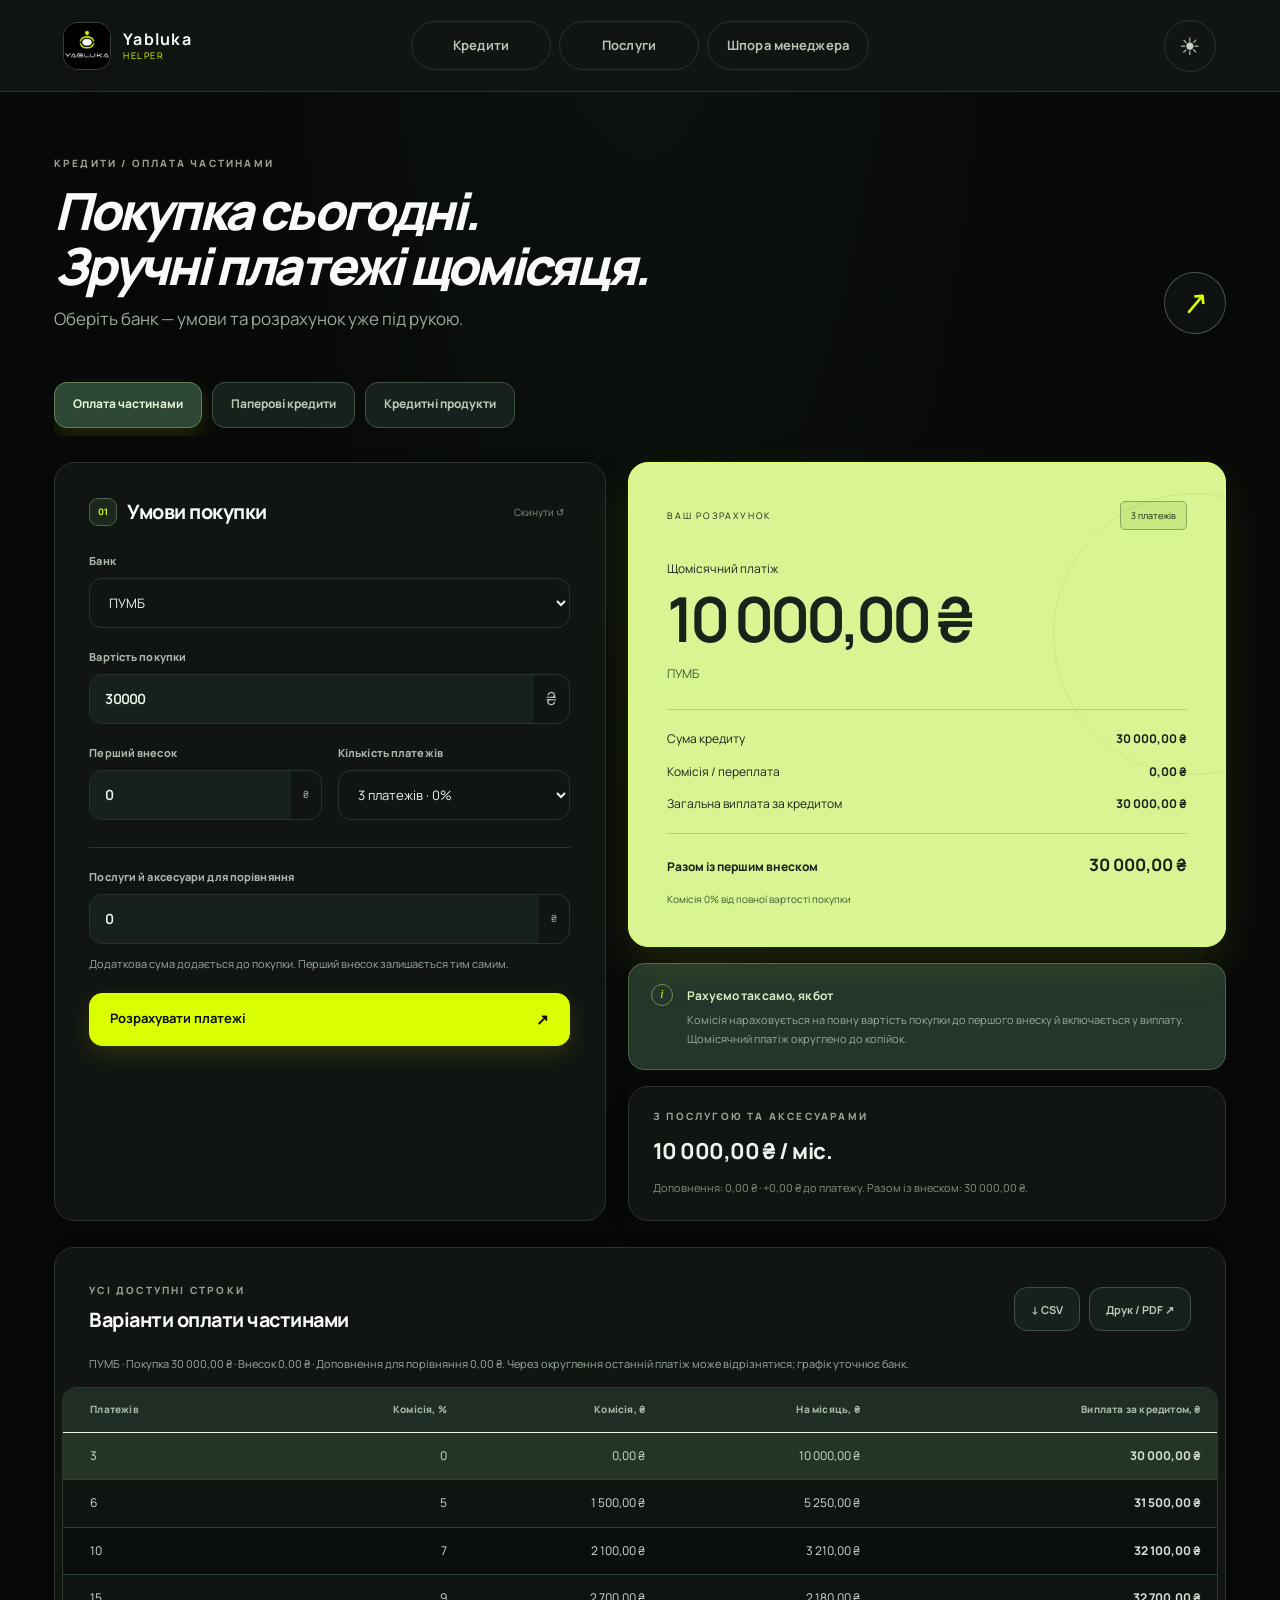
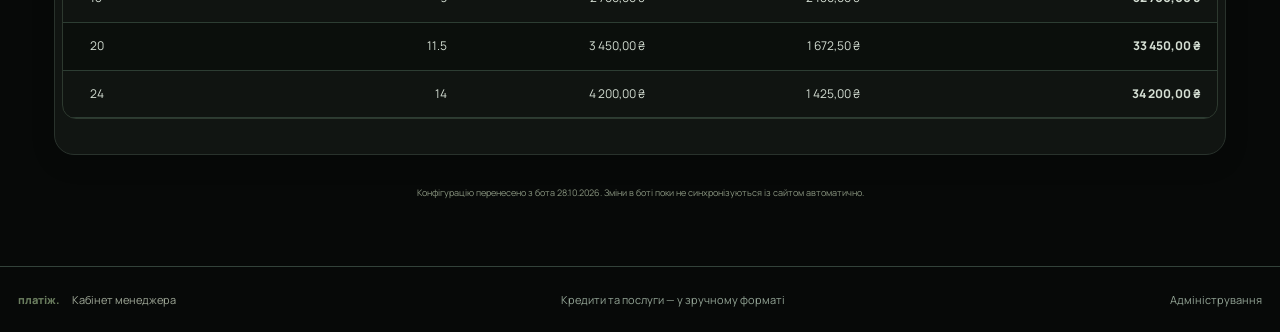
==== index.html @ 25ab342f "Add per-service credit dialogs and new/used product service rates; fix bank limits" ====
<!doctype html>
<html lang="uk"><head><meta charset="utf-8"><meta name="viewport" content="width=device-width,initial-scale=1"><meta name="theme-color" content="#070908"><title>Платіж — кредити та послуги</title><meta name="description" content="Кабінет менеджера: оплата частинами, паперові кредити, калькулятор і довідник послуг."><link rel="stylesheet" href="style.css"><link rel="stylesheet" href="bot-style.css?v=20261030-credit-contrast1"></head><body>
<aside class="sidebar"><a class="brand" href="#credits"><span class="brandmark">п</span>платіж<span class="dot">.</span></a><nav aria-label="Основна навігація"><button class="nav active top-tab" data-page="credits"><span>▦</span>Кредити</button><button class="nav top-tab" data-page="services"><span>⊞</span>Послуги</button><button class="nav top-tab" data-page="receipt"><span>＋</span>Створити чек</button></nav><div class="sidebar-note"><span class="live-dot"></span>Знайома логіка. Новий простір.<p>Кредити, послуги та чеки —<br>в одному кабінеті.</p></div><div class="profile"><span class="avatar">М</span><div>Менеджер<small>Робочий простір</small></div></div></aside>
<div class="shell"><header><div class="breadcrumb">Робочий простір <span>/</span> <b id="crumb">Кредити</b></div><nav class="top-navigation" aria-label="Розділи"><button class="top-link active" data-page="credits">Кредити</button><button class="top-link" data-page="services">Послуги</button><button class="top-link" data-page="receipt">Створити чек</button><button class="top-link" data-page="cheat">Шпора менеджера</button></nav><div class="header-tools"><span class="header-tag"><i></i> Конфігурація з бота</span><button class="theme-toggle" type="button" data-theme-toggle aria-label="Увімкнути чорну тему"><span class="theme-icon">☾</span><span class="theme-label">Чорна тема</span></button></div></header><main>
<section data-panel="installment"><div class="page-title"><div><div class="eyebrow">КРЕДИТИ / ОПЛАТА ЧАСТИНАМИ</div><h1>Покупка сьогодні.<br>Зручні платежі щомісяця.</h1><p>Оберіть банк — умови та розрахунок уже під рукою.</p></div><span class="title-icon" aria-hidden="true">↗</span></div><div class="section-tabs" aria-label="Розділи кредитів"><button class="selected" data-page="installment">Оплата частинами</button><button data-page="paper">Паперові кредити</button><button data-page="products">Кредитні продукти</button></div>
<div class="calculator-grid"><form id="installment-form" class="card settings"><div class="card-heading"><span class="step">01</span><h2>Умови покупки</h2><button class="text-btn" type="reset">Скинути ↺</button></div><label for="i-bank">Банк</label><select id="i-bank"></select><label for="i-price">Вартість покупки</label><div class="input-wrap major"><input id="i-price" type="number" min="0.01" max="100000000" step="0.01" value="30000" required><span>₴</span></div><div class="field-row"><div><label for="i-down">Перший внесок</label><div class="input-wrap"><input id="i-down" type="number" min="0" step="0.01" value="0" required><span>₴</span></div></div><div><label for="i-term">Кількість платежів</label><select id="i-term"></select></div></div><div class="divider"></div><label for="i-extra">Послуги й аксесуари для порівняння</label><div class="input-wrap"><input id="i-extra" type="number" min="0" max="100000000" step="0.01" value="0" required><span>₴</span></div><p class="field-help">Додаткова сума додається до покупки. Перший внесок залишається тим самим.</p><button class="primary" type="submit">Розрахувати платежі <span>↗</span></button><p id="i-error" class="error" role="alert" hidden></p></form>
<div class="results-column"><div class="result-card" aria-live="polite"><div class="result-top"><span>ВАШ РОЗРАХУНОК</span><span class="result-badge" id="i-badge">—</span></div><p>Щомісячний платіж</p><div class="payment" id="i-monthly">—</div><div class="payment-detail" id="i-detail"></div><div class="result-divider"></div><dl><div><dt>Сума кредиту</dt><dd id="i-principal">—</dd></div><div><dt>Комісія / переплата</dt><dd id="i-commission">—</dd></div><div><dt>Загальна виплата за кредитом</dt><dd id="i-repayment">—</dd></div><div class="total-row"><dt>Разом із першим внеском</dt><dd id="i-total">—</dd></div></dl><p class="total-help" id="i-rate"></p></div><div class="insight"><span class="info-icon">i</span><div><b>Рахуємо так само, як бот</b><p>Комісія нараховується на повну вартість покупки до першого внеску й включається у виплату. Щомісячний платіж округлено до копійок.</p></div></div><div class="card comparison-box"><div class="eyebrow">З ПОСЛУГОЮ ТА АКСЕСУАРАМИ</div><h2 id="i-with-extra">—</h2><p id="i-extra-diff">Додайте суму, щоб порівняти платежі.</p></div></div></div>
<section class="card schedule"><div class="schedule-heading"><div><div class="eyebrow">УСІ ДОСТУПНІ СТРОКИ</div><h2>Варіанти оплати частинами</h2></div><div class="actions"><button class="secondary" data-export="installment">↓ CSV</button><button class="secondary" data-print>Друк / PDF ↗</button></div></div><p class="schedule-note" id="i-context"></p><div class="table-scroll"><table><thead><tr><th>Платежів</th><th>Комісія, %</th><th>Комісія, ₴</th><th>На місяць, ₴</th><th>Виплата за кредитом, ₴</th></tr></thead><tbody id="i-variants"></tbody></table></div></section></section>
<section data-panel="paper" hidden><div class="page-title"><div><div class="eyebrow">КРЕДИТИ / ПАПЕРОВІ КРЕДИТИ</div><h1>Порівняйте. Оберіть. Поясніть.</h1><p>Банки, комісії та SMS-платежі в одному розрахунку.</p></div></div><form id="paper-form" class="card settings"><div class="credit-filter"><div><label for="p-kind">Тип програми</label><select id="p-kind"><option value="promo_credit_products">Акційні кредити</option><option value="regular_credit_products">Звичайні кредити</option></select></div><div><label for="p-term">Строк</label><select id="p-term"></select></div><div><label for="p-price">Вартість покупки, ₴</label><div class="input-wrap"><input id="p-price" type="number" min="0.01" max="100000000" step="0.01" value="30000" required></div></div><div><label for="p-down">Перший внесок, ₴</label><div class="input-wrap"><input id="p-down" type="number" min="0" step="0.01" value="0" required></div></div><div><label for="p-extra">Послуги й аксесуари, ₴</label><div class="input-wrap"><input id="p-extra" type="number" min="0" max="100000000" step="0.01" value="0" required></div></div></div><p class="field-help">Основний розрахунок — без додаткової суми. «З доповненнями» показує платіж із послугами й аксесуарами.</p><button class="primary compact" type="submit">Порівняти пропозиції ↗</button><p id="p-error" class="error" role="alert" hidden></p></form><div class="insight paper-insight"><span class="info-icon">i</span><div><b>Середній платіж за правилами бота</b><p>Сума кредиту + разова комісія + SMS за весь строк, поділені на кількість місяців. Це середній розрахунковий платіж; фактичний графік визначає банк.</p></div></div><section class="card schedule"><div class="schedule-heading"><div><div class="eyebrow">ВІД МЕНШОГО ПЛАТЕЖУ ДО БІЛЬШОГО</div><h2>Пропозиції банків <span id="p-count"></span></h2></div><div class="actions"><button class="secondary" data-export="paper">↓ CSV</button><button class="secondary" data-print>Друк / PDF ↗</button></div></div><p class="schedule-note" id="p-context"></p><div class="table-scroll"><table><thead><tr><th>Банк / продукт</th><th>Строк</th><th>Комісія</th><th>SMS за весь строк</th><th>Середній / міс.</th><th>З доповненнями / міс.</th><th>Переплата</th><th>Разом із внеском</th></tr></thead><tbody id="p-results"></tbody></table></div><div id="p-unavailable" class="unavailable"></div></section></section>
<section data-panel="products" hidden><div class="page-title"><div><div class="eyebrow">КРЕДИТИ / КАТАЛОГ</div><h1>Кредитні продукти</h1><p>Збережені умови з конфігурації вашого бота.</p></div></div><div class="toolbar"><div class="tabs" id="product-tabs"><button class="selected" data-product="installment_banks">Оплата частинами</button><button data-product="promo_credit_products">Акційні</button><button data-product="regular_credit_products">Звичайні</button></div><a id="products-link" class="secondary" target="_blank" rel="noopener noreferrer">Відкрити таблицю ↗</a></div><div class="card"><div class="table-scroll product-table"><table><thead id="products-head"></thead><tbody id="products-body"></tbody></table></div></div></section>
<section data-panel="services" hidden><div class="page-title"><div><div class="eyebrow">ПОСЛУГИ / КАЛЬКУЛЯТОР</div><h1>Більше можливостей для покупки.</h1><p>Порівняйте до трьох послуг з урахуванням аксесуарів і Trade-in.</p></div></div><form id="service-form" class="card settings"><div class="credit-filter services-filter"><div><label for="s-device">Стан пристрою</label><select id="s-device"></select></div><div><label for="s-category">Категорія</label><select id="s-category"></select></div><div id="s-model-field" hidden><label for="s-model">Модель iPhone</label><select id="s-model"></select></div><div><label for="s-price">Пристрій, ₴</label><div class="input-wrap"><input id="s-price" type="number" min="0.01" max="100000000" step="0.01" value="30000" required></div></div><div><label for="s-glass">Скло, ₴</label><div class="input-wrap"><input id="s-glass" type="number" min="0" max="100000000" step="0.01" value="0" required></div></div><div><label for="s-acc">Аксесуари, ₴</label><div class="input-wrap"><input id="s-acc" type="number" min="0" max="100000000" step="0.01" value="0" required></div></div><div><label for="s-trade">Trade-in, ₴</label><div class="input-wrap"><input id="s-trade" type="number" min="0" max="100000000" step="0.01" value="0" required></div></div></div><div class="divider"></div><p class="selection-label">Оберіть від 1 до 3 послуг для порівняння</p><div id="service-choices" class="offer-choices"></div><p class="field-help">Відсоток вартості послуги рахується від ціни пристрою. Для кожної послуги застосовуються її мінімальна ціна та правила знижки на скло.</p><div class="service-form-actions"><button type="button" id="s-credit" class="secondary compact">Кредит ↗</button></div><p id="s-error" class="error" role="alert" hidden></p></form><div class="service-result-head"><p id="s-context"></p><button class="secondary" data-print>Друк / PDF ↗</button></div><div id="service-results" class="guide-grid" aria-live="polite"></div></section>
<section data-panel="catalog" hidden><div class="page-title"><div><div class="eyebrow">ПОСЛУГИ / НАПОВНЕННЯ ПОСЛУГ</div><h1>Усі умови під рукою.</h1><p>Структура й наповнення довідника з вашого Telegram-бота.</p></div></div><div class="catalog-tools"><input type="search" id="catalog-search" placeholder="Знайти послугу або умову…" aria-label="Пошук у довіднику"><button id="catalog-home" class="secondary">Усі послуги ↗</button></div><div id="catalog-crumbs" class="catalog-crumbs" aria-label="Шлях у довіднику"></div><div id="catalog-content" class="guide-grid"></div></section>
<p class="import-note">Конфігурацію перенесено з бота 28.10.2026. Зміни в боті поки не синхронізуються із сайтом автоматично.</p></main><footer><span>платіж. <span class="muted">Кабінет менеджера</span></span><span>Кредити та послуги — у зручному форматі</span></footer></div><dialog id="service-finance-dialog" class="service-finance-dialog" aria-labelledby="service-finance-title"><div class="service-finance-dialog-heading"><div><div class="eyebrow">РОЗРАХУНОК ПЛАТЕЖІВ</div><h2 id="service-finance-title">Кредит для покупки з послугою</h2></div><button type="button" id="service-finance-close" aria-label="Закрити вікно">×</button></div><div id="s-finance-service-field"><label for="s-finance-service">Послуга</label><select id="s-finance-service"></select></div><div id="service-finance-type-host"></div><div id="service-finance-dialog-content"></div><button type="button" id="service-finance-done" class="secondary">Додати до послуги</button></dialog><script src="bot-data.js"></script><script src="bot-calculator.js?v=20261030-limit1"></script><script src="credit-source.js?v=20261030-limit1"></script><script src="cms-core.js?v=20261030-product-condition-rates1"></script><script src="site-loader.js?v=20261030-product-condition-rates1"></script></body></html>
---- style.css ----
@import url('https://fonts.googleapis.com/css2?family=Manrope:wght@400;500;600;650;700;750;800&display=swap');
:root{--ink:#1e322e;--muted:#7b8681;--line:#e4e8e3;--green:#173f35;--lime:#d9f593;--bg:#f6f7f3}*{box-sizing:border-box}body{margin:0;color:var(--ink);background:var(--bg);font-family:Manrope,Arial,sans-serif;font-size:14px}button,input,select{font:inherit}button,a,input,select{-webkit-tap-highlight-color:transparent}button{cursor:pointer}button:focus-visible,a:focus-visible,input:focus-visible,select:focus-visible{outline:3px solid #83af58;outline-offset:3px}button:disabled{opacity:.45;cursor:not-allowed}a{color:inherit;text-decoration:none}.sidebar{position:fixed;inset:0 auto 0 0;width:238px;background:#fff;border-right:1px solid var(--line);padding:36px 22px 22px;display:flex;flex-direction:column}.brand{font-size:32px;letter-spacing:-1.9px;font-weight:800;display:flex;align-items:center;gap:10px;padding:0 10px}.brandmark{font-size:28px;background:var(--green);color:var(--lime);width:37px;height:37px;display:grid;place-items:center;border-radius:11px;letter-spacing:-3px;padding-right:3px}.dot{color:#88af5c;margin-left:-10px}.workspace{font-size:9px;font-weight:800;letter-spacing:1.6px;color:#9aa39d;margin:56px 14px 18px}.nav{background:none;border:0;display:flex;align-items:center;gap:12px;padding:15px;border-radius:9px;width:100%;text-align:left;color:#6e7a72;margin-bottom:7px;font-weight:650}.nav>span{font-size:21px;line-height:1}.nav.active{background:#edf3e6;color:#294a37}.nav small{margin-left:auto;color:#889182;font-size:10px}.sidebar-note{margin-top:auto;font-size:10px;font-weight:750;padding:24px 9px}.live-dot,.header-tag i{display:inline-block;width:6px;height:6px;background:#7ba05d;border-radius:50%;margin-right:6px}.sidebar-note p{font-size:11px;line-height:1.9;font-weight:400;color:var(--muted);margin-left:14px}.profile{display:flex;gap:10px;align-items:center;border-top:1px solid var(--line);padding-top:20px;font-size:11px;font-weight:700}.avatar{border-radius:50%;background:#ebece6;padding:12px 14px;color:#777f6f}.profile small{display:block;font-size:9px;font-weight:400;color:var(--muted);margin-top:5px}.shell{margin-left:238px}header{height:82px;border-bottom:1px solid var(--line);display:flex;align-items:center;justify-content:space-between;padding:0 48px;background:#ffffff80;font-size:11px}.breadcrumb{color:#909a93}.breadcrumb span{margin:0 12px;color:#c1c8bf}.breadcrumb b{font-weight:500;color:#475d51}.header-tag{padding:8px 12px;border:1px solid var(--line);background:#fff;border-radius:6px;font-size:10px}main{max-width:1260px;margin:auto;padding:42px 48px}.page-title{display:flex;justify-content:space-between;align-items:center;margin-bottom:32px}.eyebrow{font-size:9px;font-weight:800;letter-spacing:1.8px;color:#7a8e72}h1{font-size:35px;letter-spacing:-1.6px;line-height:1.3;margin:9px 0 10px;font-weight:750}.page-title p{color:var(--muted);font-size:12px;margin:0}.title-icon{font-size:32px;color:#7d8b70;border:1px solid #d9dfd1;width:62px;height:62px;display:grid;place-items:center;border-radius:50%;transform:rotate(-5deg)}.calculator-grid{display:grid;grid-template-columns:1fr 1.06fr;gap:24px}.card{border:1px solid var(--line);background:#fff;border-radius:14px}.settings{padding:27px}.card-heading{display:flex;align-items:center;gap:10px;margin-bottom:25px}h2{font-size:15px;letter-spacing:-.3px;margin:0;font-weight:750}.step{font-size:9px;border:1px solid #e0e6d9;border-radius:6px;padding:5px;color:#819473;display:inline-block}.text-btn{margin-left:auto;border:0;background:none;color:#83907d;font-size:10px;padding:6px}label{font-size:10px;font-weight:700;display:block;margin:18px 0 8px;color:#5d6e60}.input-wrap{display:flex;align-items:center;border:1px solid #dfe5da;border-radius:7px;overflow:hidden;background:#fbfcf9}.input-wrap:focus-within{border-color:#88a66e;box-shadow:0 0 0 2px #dce9ce}.input-wrap input{background:none;border:none;min-width:0;width:100%;padding:13px 12px;color:var(--ink);outline:0;font-weight:650;font-size:13px;appearance:textfield}.input-wrap input::-webkit-inner-spin-button{appearance:none}.input-wrap span{padding:0 12px;color:#96a08d;white-space:nowrap;font-size:10px}.major input{font-size:24px;letter-spacing:-.7px;padding:14px}.major span{font-size:18px}.field-row{display:grid;grid-template-columns:1fr 1fr;gap:14px}.chips{display:flex;gap:8px;margin-top:12px}.chips button{flex:1;background:#fff;border:1px solid var(--line);border-radius:5px;padding:7px 5px;font-size:10px;color:#82917c}.chips button.selected{background:#edf4e5;border-color:#b8cba6;color:#426134;font-weight:800}.divider{height:1px;background:var(--line);margin:23px 0 0}select{width:100%;border:1px solid #dfe5da;border-radius:7px;background:#fbfcf9;color:#38513d;font-size:11px;padding:13px 10px}.field-help{font-size:9px;line-height:1.7;color:#8f9b88;margin:10px 0 20px}.primary{width:100%;padding:15px 18px;border:0;border-radius:7px;background:var(--green);color:white;text-align:left;font-size:11px;font-weight:700}.primary span{float:right;font-size:15px}.primary:hover{background:#255846}.results-column{display:flex;flex-direction:column;gap:18px}.result-card{background:var(--green);color:#fff;border-radius:14px;padding:29px 31px;position:relative;overflow:hidden}.result-card:after{content:'';position:absolute;right:-110px;top:30px;border:1px solid #ffffff08;border-radius:50%;width:280px;height:280px;pointer-events:none}.result-top{display:flex;align-items:center;justify-content:space-between;font-size:8px;letter-spacing:1.6px;color:#c2d2be}.result-badge{background:#ffffff12;border:1px solid #ffffff17;padding:6px 9px;border-radius:5px;letter-spacing:0;font-size:9px}.result-card>p{font-size:11px;color:#bfd0c4;margin:32px 0 7px}.payment{font-size:57px;font-weight:650;letter-spacing:-2.8px;line-height:1.2;color:#e4f7c2}.payment span{font-size:28px;font-weight:400;letter-spacing:0}.payment-detail{font-size:10px;color:#92b19a;margin-top:10px}.result-divider{height:1px;background:#ffffff20;margin:27px 0 21px}dl{margin:0}dl>div{display:flex;justify-content:space-between;gap:12px;font-size:11px;margin-bottom:15px}dt{color:#b5c8bb}dd{margin:0;font-weight:600}.total-row{border-top:1px solid #ffffff20;padding-top:18px;margin-top:19px}.total-row dt{color:#f4f7ef}.total-row dd{color:var(--lime);font-size:16px}.result-card>.total-help{font-size:8px;margin:0;color:#94ad9a}.proportion{height:6px;border-radius:6px;overflow:hidden;background:#7f9867;margin-top:23px}.proportion>div{height:100%;background:var(--lime);border-radius:6px;transition:width .3s}.legend{display:flex;gap:20px;margin-top:10px;color:#a8bca9;font-size:8px}.legend i{display:inline-block;width:5px;height:5px;background:var(--lime);border-radius:50%;margin-right:5px}.legend span+span i{background:#7f9867}.insight{display:flex;align-items:flex-start;gap:12px;border:1px solid #dfe7d4;background:#eef2e7;padding:19px;border-radius:10px}.info-icon{font-family:serif;font-style:italic;border:1px solid #93a77b;min-width:18px;height:18px;border-radius:50%;text-align:center;color:#6d8355;font-size:12px}.insight b{font-size:10px;color:#526a44}.insight p{font-size:10px;line-height:1.8;color:#859078;margin:7px 0 0}.mini-stats{display:grid;grid-template-columns:1fr 1fr;gap:16px;flex:1}.mini-stats>div{border:1px solid var(--line);background:#fff;border-radius:10px;padding:19px}.mini-stats span,.mini-stats b,.mini-stats small{display:block}.mini-stats span{font-size:9px;color:#8b9686}.mini-stats b{font-size:20px;font-weight:650;letter-spacing:-.5px;margin:9px 0}.mini-stats small{font-size:8px;color:#97a08e}.schedule{margin-top:28px;padding:26px 27px 0;overflow:hidden}.schedule-heading{display:flex;align-items:center;justify-content:space-between;gap:16px}.schedule h2{margin-top:8px}.schedule h2 span{font-size:9px;font-weight:500;color:#93a18a;margin-left:12px}.actions{display:flex;gap:8px}.secondary{border:1px solid var(--line);background:white;padding:10px;border-radius:6px;font-size:9px;color:#5b7052}.secondary:hover{background:#edf3e6}.schedule-note{font-size:9px;color:#95a08e;margin:18px 0}.table-scroll{overflow:auto;max-height:440px;margin:0 -27px}table{border-collapse:collapse;width:100%;font-size:10px;white-space:nowrap;text-align:right}th{background:#f7f9f3;color:#95a08a;font-size:9px;font-weight:500;position:sticky;top:0}th,td{padding:14px 23px;border-bottom:1px solid #eff1eb}th:first-child,td:first-child{text-align:left;padding-left:27px}td:first-child{color:#839078}td:nth-child(5){font-weight:750;color:#35542a}tfoot td{font-weight:800;background:#f7f9f3}tbody tr:hover{background:#fafbf7}.bottom-note{display:flex;justify-content:center;align-items:center;gap:10px;color:#a0a897;font-size:10px;margin:27px 0 0}.bottom-note span{font-size:18px}footer{border-top:1px solid var(--line);padding:24px 48px;display:flex;justify-content:space-between;font-size:9px;color:#a0a998}footer>span:first-child{font-weight:800;color:#6a7d5e}.muted{font-weight:400;margin-left:10px;color:#a0a998}.guide-grid{display:grid;grid-template-columns:1fr 1fr;gap:20px}.guide-grid article{padding:27px}.guide-grid h2{margin:16px 0}.guide-grid p,.guide-grid li{font-size:12px;line-height:1.9;color:#75856d}.guide-grid ul{padding-left:18px}.error{font-size:11px;color:#ae3b35;padding-top:12px}[hidden]{display:none!important}
@media(min-width:1500px){main{padding-top:55px}.calculator-grid{gap:30px}.result-card{padding:33px 36px}.payment{font-size:64px}}@media(max-width:1150px){.sidebar{width:195px;padding-left:14px;padding-right:14px}.shell{margin-left:195px}header{padding:0 28px}main{padding:30px 28px}.settings{padding:20px}.result-card{padding:25px}.payment{font-size:46px}.card-heading{gap:7px}h2{font-size:13px}.text-btn{font-size:9px}}@media(max-width:900px){.sidebar{position:static;width:100%;height:auto;padding:18px 24px;flex-direction:row;align-items:center;border-bottom:1px solid var(--line);gap:28px}.brand{padding:0;font-size:26px}.brandmark{width:31px;height:31px;font-size:23px}.workspace,.sidebar-note,.profile{display:none}nav{display:flex;margin-left:auto;gap:4px}.nav{margin:0;font-size:11px;white-space:nowrap;padding:10px}.nav small{display:none}.shell{margin-left:0}header{height:58px}.page-title h1{font-size:30px}.title-icon{width:50px;height:50px}.calculator-grid{gap:18px}.card-heading .step{display:none}.payment{font-size:42px}.schedule-heading{align-items:flex-start;flex-direction:column}}@media(max-width:620px){.sidebar{padding:15px 18px;gap:10px}.nav{font-size:10px;gap:5px;padding:9px}.nav>span{font-size:15px}header{padding:0 20px}.header-tag{display:none}main{padding:28px 18px}.page-title{margin-bottom:24px}.page-title h1{font-size:28px;letter-spacing:-1.3px}.page-title p{font-size:11px;max-width:260px;line-height:1.8}.title-icon{display:none}.calculator-grid{grid-template-columns:1fr}.settings{padding:23px}.card-heading .step{display:inline-block}.results-column{gap:14px}.result-card{padding:28px}.payment{font-size:55px}.mini-stats{gap:12px}.mini-stats>div{padding:17px}.schedule{padding:23px 18px 0}.table-scroll{margin:0 -18px}.schedule h2 span{margin-left:8px}.schedule-note{line-height:1.8}.bottom-note{font-size:8px}footer{padding:20px 18px}footer>span:last-child{display:none}.guide-grid{grid-template-columns:1fr}}@media print{body{background:white;font-size:11px}.sidebar,header,.page-title,.settings,.insight,.mini-stats,.actions,.bottom-note,footer,#guide-view{display:none!important}.shell{margin:0}main{padding:0;max-width:none}.calculator-grid{display:block}.results-column{display:block}.result-card{background:white;color:#111;border:1px solid #bbb;break-inside:avoid}.result-card *{color:#111!important}.result-card:after,.proportion,.legend{display:none}.payment{font-size:36px}.result-divider,.total-row{border-color:#ccc}.schedule{margin-top:15px;padding:15px 0 0;border:0}.schedule-heading{display:block}.schedule-note{color:#555}.table-scroll{max-height:none;overflow:visible;margin:0}th{position:static}th,td{padding:9px}tr{break-inside:avoid}.result-top{font-size:11px}.result-card>p{margin-top:12px}}
---- bot-style.css ----
.sidebar nav{margin-top:32px}.workspace{margin:23px 14px 12px}.nav{font-size:11px;padding:13px 12px;gap:9px}.nav>span{font-size:18px}.page-title h1{font-size:32px}.comparison-box{padding:24px}.comparison-box h2{font-size:25px;margin:12px 0;color:#365a29}.comparison-box p{font-size:10px;line-height:1.8;color:#859078;margin-bottom:0}.credit-filter{display:grid;grid-template-columns:repeat(3,minmax(0,1fr));gap:0 20px}.credit-filter label{margin-top:8px}.credit-filter>div{margin-bottom:12px}.compact{width:auto;min-width:230px;margin-top:6px}.paper-insight{margin:22px 0}.paper-insight p{max-width:800px}.unavailable{font-size:10px;color:#88734b;padding:18px 0;line-height:1.9}.unavailable:empty{display:none}.toolbar{display:flex;align-items:center;justify-content:space-between;gap:15px;margin-bottom:22px}.tabs{display:flex;flex-wrap:wrap;gap:7px}.tabs button{border:1px solid #dfe5d6;background:white;color:#7b8c72;border-radius:7px;padding:11px 14px;font-size:11px}.tabs button.selected{background:#e7efdd;color:#35562a;border-color:#a9bc98}.product-table{margin:0;max-height:650px}.offer-choices{display:flex;flex-wrap:wrap;gap:10px}.offer-choice{display:flex;align-items:center;gap:8px;border:1px solid #dce5d3;padding:12px;border-radius:8px;font-size:11px;color:#677d5b;cursor:pointer;margin:0}.offer-choice:has(input:checked){background:#eaf2df;border-color:#9eb88a;color:#3f5d31}.offer-choice input{accent-color:#385b2c}.offer-choice:has(input:disabled){opacity:.5}.selection-label{color:#718166;font-size:11px;margin:22px 0 15px}.service-result-head{display:flex;justify-content:space-between;align-items:center;gap:16px;margin:25px 0}.service-result-head p{font-size:11px;color:#7a886e;line-height:1.9}.service-card{padding:25px}.service-card h2{font-size:18px;margin:12px 0}.service-card p,.service-card li{color:#75856d;font-size:11px;line-height:1.8}.service-price-table{width:100%;font-size:10px;white-space:normal;margin:20px 0}.service-price-table th,.service-price-table td{padding:12px 7px}.service-price-table th:first-child,.service-price-table td:first-child{padding-left:0}.service-price-table td:last-child{font-weight:800;color:#32532b}.service-card summary{cursor:pointer;color:#607a51;font-size:11px;margin-top:16px}.catalog-tools{display:flex;gap:12px;margin-bottom:18px}.catalog-tools input{flex:1;min-width:0;padding:14px 16px;border:1px solid #dce2d6;background:white;border-radius:8px;font-size:12px}.catalog-crumbs{display:flex;align-items:center;flex-wrap:wrap;gap:9px;margin:18px 0;font-size:11px;color:#89967e}.catalog-crumbs button{border:0;background:none;padding:3px;color:#4f6e3d;font-size:11px;text-decoration:underline;text-underline-offset:4px}.catalog-menu{padding:26px;text-align:left;cursor:pointer;border:1px solid var(--line);background:#fff;border-radius:14px;color:var(--ink);transition:border-color .15s,transform .15s}.catalog-menu:hover{border-color:#abc194;transform:translateY(-2px)}.catalog-menu span{font-size:10px;color:#8d9b82}.catalog-menu h2{margin:15px 0 10px;font-size:18px}.catalog-menu p{font-size:11px;color:#8a9880}.catalog-detail{grid-column:1/-1;padding:30px}.catalog-detail h2{font-size:23px;margin-bottom:16px}.catalog-tags{display:flex;flex-wrap:wrap;gap:10px}.catalog-tags span{background:#edf3e6;color:#5f7a4e;border-radius:6px;padding:9px;font-size:11px}.catalog-detail h3{font-size:14px;margin-top:25px}.catalog-detail p,.catalog-detail li{line-height:1.9;font-size:12px;color:#708068}.catalog-detail li{margin-bottom:8px}.catalog-detail ul{padding-left:20px}.import-note{font-size:9px;color:#8a9680;text-align:center;margin-top:30px;line-height:1.8}.row-selected{background:#eef4e6}.best-tag{display:block;font-size:8px;color:#76945c;margin-top:4px}.service-empty{padding:30px;color:#829075;font-size:12px}.no-results{padding:28px;font-size:12px;color:#839077;grid-column:1/-1}button[data-print]{white-space:nowrap}.toolbar .secondary{white-space:nowrap}.payment{font-size:46px}.payment-detail{line-height:1.8}dl>div{align-items:baseline}dd{text-align:right}.result-top{gap:15px}.result-badge{white-space:nowrap}th{z-index:1}.table-scroll td small{display:block;font-size:8px;color:#91a282;margin-top:3px}
.top-tab{font-size:13px;padding:16px 14px;background:#fbfcf8;border:1px solid #e3e9df;color:#657461;margin-bottom:10px}.top-tab.active{background:#e6f0dc;border-color:#c4d6b5;color:#31562b}.section-tabs{display:flex;gap:8px;margin:-10px 0 26px;flex-wrap:wrap}.section-tabs button{border:1px solid #dfe5d6;background:#fff;color:#7b8c72;border-radius:7px;padding:10px 13px;font-size:10px}.section-tabs button.selected{background:#e7efdd;color:#35562a;border-color:#a9bc98}.receipt-empty{max-width:680px;padding:60px 40px;text-align:center}.receipt-empty h2{font-size:24px;margin:18px 0 10px}.receipt-empty p{color:#84907e;line-height:1.9;max-width:480px;margin:0 auto 24px;font-size:12px}.receipt-icon{width:56px;height:56px;margin:auto;border-radius:16px;display:grid;place-items:center;background:#e7f0dc;color:#426335;font-size:30px}
@media(max-width:1150px){.credit-filter{grid-template-columns:repeat(2,minmax(0,1fr))}.payment{font-size:36px}.nav{font-size:10px}.page-title h1{font-size:28px}}@media(max-width:900px){.sidebar{display:block;padding:18px 24px}.brand{width:max-content}.sidebar nav{display:flex;overflow-x:auto;margin:18px -5px 0;padding-bottom:3px}.sidebar .workspace{display:none}.nav{width:auto;flex-shrink:0;font-size:10px}.page-title h1{font-size:28px}.toolbar{align-items:flex-start;flex-direction:column}}@media(max-width:620px){.sidebar{padding:15px 18px}.page-title h1{font-size:27px}.credit-filter{grid-template-columns:1fr 1fr;gap:0 12px}.credit-filter>div:first-child,.credit-filter>div:nth-child(2){grid-column:1/-1}.compact{width:100%}.payment{font-size:46px}.service-card,.catalog-detail{padding:22px}.service-result-head{align-items:flex-start;flex-direction:column}.tabs button{font-size:10px;padding:10px}.catalog-tools{gap:8px}.catalog-tools .secondary{font-size:9px}.offer-choice{font-size:10px}.service-price-table th,.service-price-table td{font-size:9px;padding:10px 5px}.service-card h2{font-size:16px}.import-note{text-align:left}}@media print{.sidebar,header,footer,.page-title,.actions,.toolbar,.catalog-tools,.catalog-crumbs,.import-note,.insight,.settings,.service-result-head button{display:none!important}.shell{margin:0}main{padding:0}.result-card{background:#fff;color:#111;border:1px solid #bbb}.result-card *{color:#111!important}.results-column{display:block}.comparison-box{padding:14px;margin-top:12px}.service-result-head{margin:10px 0}.guide-grid{display:block}.service-card,.catalog-detail,.catalog-menu{break-inside:avoid;margin-bottom:14px}.service-card details{display:none}.table-scroll{overflow:visible;max-height:none;margin:0}table{font-size:9px;white-space:normal}th,td{font-size:9px;padding:8px}.schedule{padding:10px 0 0}body{background:white}.payment{font-size:35px}.result-card>.total-help{margin-top:12px}.product-table{max-height:none}a[href]:after{content:none}}
.header-tools{display:flex;align-items:center;gap:10px}.top-navigation{display:flex;align-items:center;gap:5px;margin-left:auto;margin-right:18px}.top-link{border:1px solid transparent;border-radius:8px;background:transparent;color:#68776b;padding:10px 13px;font-size:11px;font-weight:700;white-space:nowrap}.top-link:hover{background:#eef3e9;color:#31562b}.top-link.active{background:#e6f0dc;border-color:#c6d7b8;color:#31562b}.theme-toggle{border:1px solid #dce4d7;border-radius:8px;background:#fff;color:#60715f;padding:9px 11px;font-size:10px;display:flex;align-items:center;gap:6px;white-space:nowrap}.theme-toggle:hover{background:#eef3e9}.theme-icon{font-size:14px}.cheat-grid{display:grid;grid-template-columns:repeat(2,minmax(0,1fr));gap:18px}.cheat-card{padding:26px}.cheat-card h2{margin:15px 0 12px;font-size:17px}.cheat-card ul{padding-left:18px;margin:0}.cheat-card li{font-size:12px;color:#72816d;line-height:1.9;margin-bottom:5px}.cheat-note{display:flex;gap:14px;align-items:flex-start;background:#eef4e7}.cheat-note h2{margin:0 0 10px}.cheat-note p{font-size:12px;color:#71816c;line-height:1.9;margin:0}.dark-theme{--ink:#ebf1eb;--muted:#a9b7aa;--line:#33423a;--green:#bfe989;--lime:#d9f593;--bg:#101613}.dark-theme body{background:#101613;color:#ebf1eb}.dark-theme .sidebar,.dark-theme header,.dark-theme .card,.dark-theme .input-wrap,.dark-theme select,.dark-theme .catalog-menu,.dark-theme .catalog-tools input,.dark-theme .mini-stats>div,.dark-theme .theme-toggle,.dark-theme .top-link{background:#17211c;color:#ebf1eb;border-color:#33423a}.dark-theme .sidebar{background:#121a16}.dark-theme .brand{color:#edf5ea}.dark-theme .workspace,.dark-theme .breadcrumb,.dark-theme .field-help,.dark-theme .schedule-note,.dark-theme .page-title p,.dark-theme .profile small,.dark-theme .sidebar-note p,.dark-theme .catalog-menu p,.dark-theme .cheat-card li,.dark-theme .cheat-note p{color:#9aaa9b}.dark-theme .nav{color:#aebcaf}.dark-theme .nav.active,.dark-theme .top-link.active,.dark-theme .section-tabs button.selected,.dark-theme .tabs button.selected{background:#2d4735;color:#e2f3cf;border-color:#5f8158}.dark-theme .nav:hover,.dark-theme .top-link:hover,.dark-theme .theme-toggle:hover{background:#24362b}.dark-theme .top-link{color:#b6c5b4}.dark-theme .theme-toggle{color:#c6d5c5}.dark-theme .input-wrap input,.dark-theme select{color:#edf5ea;background:#17211c}.dark-theme .input-wrap span,.dark-theme select option{color:#aebcae}.dark-theme .result-card{background:#d9f593;color:#18241a}.dark-theme .result-card *{color:#18241a}.dark-theme .result-card .result-top,.dark-theme .result-card .payment-detail,.dark-theme .result-card .total-help{color:#3a5930}.dark-theme .result-card .result-badge{border-color:#88a760;background:#c6e982}.dark-theme .insight,.dark-theme .cheat-note{background:#24352a;border-color:#4b6548}.dark-theme .insight b,.dark-theme .cheat-note h2{color:#dceec9}.dark-theme table th{background:#202d25;color:#a5b6a5}.dark-theme table td{border-color:#2d3d33;color:#d4ded3}.dark-theme .secondary,.dark-theme .section-tabs button,.dark-theme .tabs button{background:#17211c;color:#b9c9b7;border-color:#405143}.dark-theme .secondary:hover,.dark-theme .section-tabs button:hover,.dark-theme .tabs button:hover{background:#2b4131}.dark-theme .cheat-note{background:#24352a}.dark-theme .receipt-empty{background:#17211c}.dark-theme footer{border-color:#33423a;color:#93a495}
@media(max-width:900px){header{height:auto;min-height:58px;flex-wrap:wrap;gap:8px;padding:12px 20px}.top-navigation{order:3;width:100%;margin:0;overflow-x:auto;justify-content:flex-start}.top-link{flex:0 0 auto}.header-tools{margin-left:auto}.header-tag{display:none}.cheat-grid{grid-template-columns:1fr}}@media(max-width:620px){.theme-label{display:none}.theme-toggle{padding:8px 10px}.top-navigation{gap:3px}.top-link{font-size:10px;padding:9px 10px}.cheat-card{padding:22px}}
.sidebar nav{display:none}

/* Yabluka Helper brand system */
:root{--yabluka-lime:#d9ff00;--yabluka-lime-soft:#efffa0;--yabluka-black:#070908;--yabluka-panel:#111512;--yabluka-line:#29322c}
body{background:var(--yabluka-black);color:#f5f7f3}
.sidebar,header{background:#0b0e0c;border-color:var(--yabluka-line)}
.brand{display:flex;align-items:center;gap:10px;color:#fff;letter-spacing:.02em}
.yabluka-logo{width:54px;height:54px;object-fit:contain;border-radius:14px;background:#000;box-shadow:0 0 0 1px #263025,0 0 26px rgba(217,255,0,.13)}
.brand-copy{display:flex;flex-direction:column;line-height:1}.brand-copy strong{font-size:17px;letter-spacing:.08em}.brand-copy small{margin-top:5px;color:var(--yabluka-lime);font-size:10px;letter-spacing:.18em;text-transform:uppercase}
.breadcrumb,.header-tag,.page-title p,.sidebar-note p,.profile small{color:#9ba79d}
.top-link{color:#b6c1b7}.top-link:hover{background:#1a241d;color:var(--yabluka-lime)}.top-link.active{background:var(--yabluka-lime);border-color:var(--yabluka-lime);color:#10130f}
.theme-toggle{background:#121814;color:#edf4eb;border-color:#3b493f}.theme-toggle:hover{background:#202d23;color:var(--yabluka-lime)}
.card,.input-wrap,.catalog-menu,.catalog-tools input,.mini-stats>div{background:var(--yabluka-panel);border-color:var(--yabluka-line);color:#edf3ed}
.card h2,.card h3,.page-title h1{color:#f7faf6}.field-help,.selection-label,.service-card p,.service-card li,.catalog-menu p,.catalog-detail p,.catalog-detail li,.cheat-card li{color:#a5b2a7}
button.primary{background:var(--yabluka-lime);color:#0b100b;border-color:var(--yabluka-lime)}button.primary:hover{background:#efff76}
.result-card{background:var(--yabluka-lime);color:#11160f}.result-card *{color:#11160f}.result-card .result-top,.result-card .payment-detail,.result-card .total-help{color:#41532c}
.insight,.cheat-note{background:#172219;border-color:#405542}.cheat-note h2{color:var(--yabluka-lime)}
table th{background:#1b251e;color:#b8c5b9}table td{border-color:#2c382e;color:#e0e8df}.row-selected{background:#253523}
.offer-choice,.section-tabs button,.tabs button,.secondary{background:#121814;border-color:#354338;color:#b9c7ba}.offer-choice:has(input:checked),.section-tabs button.selected,.tabs button.selected{background:#32452b;border-color:#87a43b;color:#efffa0}
.receipt-icon{background:var(--yabluka-lime);color:#10140e}.catalog-tags span{background:#2b402a;color:#e7f7a3}
.dark-theme{--ink:#f5f7f3;--muted:#a5b2a7;--line:#29322c;--green:var(--yabluka-lime);--lime:var(--yabluka-lime);--bg:var(--yabluka-black)}
.dark-theme .sidebar,.dark-theme header,.dark-theme .card,.dark-theme .input-wrap,.dark-theme select,.dark-theme .catalog-menu,.dark-theme .catalog-tools input,.dark-theme .mini-stats>div,.dark-theme .theme-toggle,.dark-theme .top-link{background:var(--yabluka-panel);border-color:var(--yabluka-line)}
@media(max-width:620px){.yabluka-logo{width:46px;height:46px}.brand-copy strong{font-size:15px}}

/* Centered, larger section controls */
@media(min-width:901px){header{position:relative}.top-navigation{position:absolute;left:50%;transform:translateX(-50%);margin:0;gap:10px}.top-link{min-width:150px;padding:16px 22px;font-size:15px;text-align:center;border-radius:14px}}
@media(max-width:900px){.top-navigation{justify-content:center}.top-link{padding:13px 17px;font-size:13px;border-radius:12px}}
@media(max-width:620px){.top-navigation{justify-content:flex-start}.top-link{min-width:132px;padding:12px 14px;font-size:12px}}

/* Keep the header focused on navigation and theme control */
.header-tag,.breadcrumb{display:none!important}
header .theme-toggle{margin-left:auto}

/* Explicit light palette for the theme switch */
body:not(.dark-theme){background:#f3f6f0;color:#1b271e}
body:not(.dark-theme) .sidebar,body:not(.dark-theme) header{background:#ffffff;border-color:#d6dfd3}
body:not(.dark-theme) .card,body:not(.dark-theme) .input-wrap,body:not(.dark-theme) .catalog-menu,body:not(.dark-theme) .catalog-tools input,body:not(.dark-theme) .mini-stats>div{background:#ffffff;border-color:#d6dfd3;color:#1b271e}
body:not(.dark-theme) .card h2,body:not(.dark-theme) .card h3,body:not(.dark-theme) .page-title h1{color:#1b271e}
body:not(.dark-theme) .page-title p,body:not(.dark-theme) .field-help,body:not(.dark-theme) .selection-label,body:not(.dark-theme) .service-card p,body:not(.dark-theme) .service-card li,body:not(.dark-theme) .catalog-menu p,body:not(.dark-theme) .catalog-detail p,body:not(.dark-theme) .catalog-detail li,body:not(.dark-theme) .cheat-card li{color:#6f7d70}
body:not(.dark-theme) .top-link{color:#536456}body:not(.dark-theme) .top-link:hover{background:#eef4e9;color:#31552c}body:not(.dark-theme) .top-link.active{background:#dcebd5;border-color:#9fbd95;color:#31552c}
body:not(.dark-theme) .theme-toggle{background:#ffffff;color:#536456;border-color:#cbd8c8}body:not(.dark-theme) .theme-toggle:hover{background:#eef4e9;color:#31552c}
body:not(.dark-theme) table th{background:#edf3e9;color:#536456}body:not(.dark-theme) table td{border-color:#dce5d9;color:#354537}
body:not(.dark-theme) .offer-choice,body:not(.dark-theme) .section-tabs button,body:not(.dark-theme) .tabs button,body:not(.dark-theme) .secondary{background:#ffffff;border-color:#d4e0d1;color:#5c705e}
body:not(.dark-theme) .offer-choice:has(input:checked),body:not(.dark-theme) .section-tabs button.selected,body:not(.dark-theme) .tabs button.selected{background:#e6f1df;border-color:#9fbd95;color:#31552c}
body:not(.dark-theme) .insight,body:not(.dark-theme) .cheat-note{background:#edf5e9;border-color:#c9dcc4}
body:not(.dark-theme) .cheat-note h2{color:#31552c}

/* Dashboard presentation inspired by the supplied reference */
.header-brand{display:flex;align-items:center;gap:12px;color:#f4f7f2;z-index:2}.header-brand .yabluka-logo{width:42px;height:42px;border-radius:12px}.header-brand span{display:flex;flex-direction:column;line-height:1}.header-brand strong{font-size:15px;letter-spacing:.08em}.header-brand small{margin-top:4px;color:var(--yabluka-lime);font-size:9px;letter-spacing:.18em;text-transform:uppercase}
body:not(.dark-theme) .header-brand{color:#1b271e}
.theme-toggle{width:58px;height:58px;padding:0;justify-content:center;border-radius:50%;font-size:0}.theme-toggle .theme-icon{font-size:24px}.theme-toggle .theme-label{display:none}
.page-title{margin-bottom:36px}.eyebrow{font-size:11px;letter-spacing:2.4px;color:#7e818c}.page-title h1{font-size:42px;line-height:1.15;font-style:italic;letter-spacing:-1.7px}.page-title p{font-size:16px;color:#777a84}
.section-tabs{gap:14px;margin:-4px 0 32px;overflow-x:auto;padding-bottom:4px}.section-tabs button{border-radius:999px;padding:15px 24px;font-size:13px;font-weight:800;white-space:nowrap}.section-tabs button.selected{background:var(--yabluka-lime);border-color:var(--yabluka-lime);color:#11150f}
.top-navigation{gap:12px}.top-link{border-radius:999px}
.calculator-grid{gap:28px}.card,.result-card,.insight,.schedule{border-radius:24px}.settings{padding:32px}.result-card{padding:34px}.schedule{padding:30px 32px 0}
.catalog-tools input{border-radius:999px;padding:18px 22px;font-size:15px}.catalog-menu{border-radius:24px;min-height:180px;display:flex;flex-direction:column;align-items:center;justify-content:center;text-align:center}.catalog-menu span{font-size:11px;letter-spacing:1.5px}.catalog-menu h2{font-size:22px;margin:14px 0 8px}.catalog-menu p{font-size:14px}
@media(min-width:901px){.sidebar{display:none}.shell{margin-left:0}header{height:112px;padding:0 max(48px,calc((100vw - 1280px)/2))}main{max-width:1280px;padding-top:56px}.header-brand{display:flex}.top-navigation{left:50%}.header-tools{z-index:2}}
@media(min-width:901px) and (max-width:1200px){.top-navigation{gap:6px}.top-link{min-width:auto;padding:14px 14px;font-size:12px}}
@media(max-width:900px){.header-brand{display:none}.page-title h1{font-size:34px}.page-title p{font-size:13px}.theme-toggle{width:48px;height:48px}.section-tabs button{padding:13px 18px}}

/* Downward dropdowns for the paper-credit controls */
.custom-select-host{position:relative}.custom-select-host>select[hidden]{display:none!important}.custom-select-button{width:100%;padding:13px 42px 13px 14px;border:1px solid #354338;border-radius:7px;background:#121814;color:#edf3ed;text-align:left;font-size:11px;position:relative}.custom-select-button:after{content:'⌄';position:absolute;right:14px;top:50%;transform:translateY(-55%);font-size:18px;color:#b8c5b9}.custom-select-menu{position:absolute;z-index:30;left:0;right:0;top:calc(100% + 7px);padding:6px;border:1px solid #4d604e;border-radius:10px;background:#17211c;box-shadow:0 18px 40px rgba(0,0,0,.38)}.custom-select-menu[hidden]{display:none}.custom-select-menu button{display:block;width:100%;padding:11px 12px;border:0;border-radius:6px;background:transparent;color:#dce7dc;text-align:left;font-size:11px}.custom-select-menu button:hover,.custom-select-menu button.selected{background:#2f4733;color:var(--yabluka-lime)}
body:not(.dark-theme) .custom-select-button{background:#fff;border-color:#cbd8c8;color:#354537}body:not(.dark-theme) .custom-select-button:after{color:#607460}body:not(.dark-theme) .custom-select-menu{background:#fff;border-color:#cbd8c8;box-shadow:0 18px 40px rgba(37,57,40,.18)}body:not(.dark-theme) .custom-select-menu button{color:#354537}body:not(.dark-theme) .custom-select-menu button:hover,body:not(.dark-theme) .custom-select-menu button.selected{background:#e6f1df;color:#31552c}
#service-results.guide-grid{grid-template-columns:repeat(3,minmax(0,1fr));gap:18px}
@media(max-width:1100px){#service-results.guide-grid{grid-template-columns:repeat(2,minmax(0,1fr))}}
@media(max-width:620px){#service-results.guide-grid{grid-template-columns:1fr}}

/* Service calculation context card */
.service-result-head{background:var(--panel,#111713);border:1px solid var(--line,#2a382f);border-radius:18px;padding:16px 20px;margin:24px 0 18px;box-sizing:border-box;align-items:center}
.service-result-head p{flex:1;min-width:0;margin:0;overflow-wrap:anywhere;word-break:normal}
.service-result-head button{flex:0 0 auto}
@media(max-width:620px){.service-result-head{padding:14px 16px;border-radius:14px}.service-result-head p{font-size:10px;line-height:1.7}}

.receipt-builder{max-width:980px;padding:26px}.receipt-builder-head{display:flex;align-items:center;justify-content:space-between;gap:18px;margin-bottom:20px}.receipt-builder-head h2{margin:0 0 7px;font-size:20px}.receipt-builder-head p{margin:0;color:var(--muted);font-size:12px}.receipt-items{display:grid;gap:10px}.receipt-row{display:grid;grid-template-columns:minmax(220px,1fr) 110px 150px 150px auto;align-items:center;gap:10px;padding:12px;border:1px solid var(--line);border-radius:12px;background:color-mix(in srgb,var(--panel) 86%,transparent)}.receipt-row input{width:100%;box-sizing:border-box;border:1px solid var(--line);border-radius:8px;background:var(--bg);color:var(--ink);padding:11px 12px;font:inherit}.receipt-row-total{font-weight:800;text-align:right}.receipt-remove{border:0;background:transparent;color:#9b6d6d;font:inherit;cursor:pointer;padding:8px}.receipt-remove:disabled{opacity:.35;cursor:default}.receipt-summary{display:flex;justify-content:flex-end;align-items:center;gap:28px;border-top:1px solid var(--line);margin-top:18px;padding-top:18px;font-size:15px}.receipt-summary strong{font-size:22px;color:var(--green)}.receipt-actions{display:flex;justify-content:flex-end;margin-top:20px}
@media(max-width:760px){.receipt-builder{padding:20px}.receipt-builder-head{align-items:flex-start;flex-direction:column}.receipt-row{grid-template-columns:1fr 88px 120px auto}.receipt-row-total{grid-column:1/4;text-align:left}.receipt-remove{grid-column:4;grid-row:1/3}.receipt-actions{justify-content:stretch}.receipt-actions .primary{width:100%}}
@media print{.receipt-builder-head button,.receipt-actions{display:none!important}.receipt-builder{border:0!important;box-shadow:none!important}.receipt-row{grid-template-columns:1fr 80px 120px 140px!important}}

.receipt-row{grid-template-columns:130px 76px minmax(190px,1fr) 90px 130px 145px auto}.receipt-lookup{border:1px solid var(--line);border-radius:8px;background:var(--bg);color:var(--ink);padding:10px 9px;font:inherit;cursor:pointer}.receipt-lookup:hover{border-color:var(--green)}.receipt-lookup-note{min-height:20px;margin:14px 0 0;color:var(--muted);font-size:11px}.receipt-lookup-note:empty{display:none}
@media(max-width:900px){.receipt-row{grid-template-columns:1fr 76px 1fr 90px}.receipt-row input:first-child{grid-column:1}.receipt-lookup{grid-column:2;grid-row:1}.receipt-row input:nth-of-type(2){grid-column:1/-1}.receipt-row-total{grid-column:1/4;text-align:left}.receipt-remove{grid-column:4;grid-row:3}}
@media print{.receipt-lookup{display:none!important}.receipt-row{grid-template-columns:130px minmax(190px,1fr) 90px 130px 145px auto!important}.receipt-row input:first-child{display:none}}

.receipt-service-add{display:flex;align-items:center;gap:10px;margin:0 0 18px;padding:14px;border:1px solid var(--line);border-radius:12px;background:color-mix(in srgb,var(--panel) 86%,transparent)}.receipt-service-add select{flex:1;min-width:0;border:1px solid var(--line);border-radius:8px;background:var(--bg);color:var(--ink);padding:11px 12px;font:inherit}.receipt-service-add button{white-space:nowrap}
@media(max-width:620px){.receipt-service-add{align-items:stretch;flex-direction:column}.receipt-service-add button{width:100%}}

.receipt-head-actions{display:flex;flex-wrap:wrap;gap:10px}.receipt-devices{display:grid;gap:16px;margin-bottom:18px}.receipt-device-card{padding:18px;border:1px solid var(--line);border-radius:14px;background:color-mix(in srgb,var(--panel) 86%,transparent);display:grid;grid-template-columns:auto 1fr auto 1fr;gap:10px 12px;align-items:center}.receipt-device-head{grid-column:1/-1;display:flex;justify-content:space-between;align-items:center;margin-bottom:4px}.receipt-device-card label{font-size:11px;color:var(--muted)}.receipt-device-card select,.receipt-device-card input{width:100%;box-sizing:border-box;border:1px solid var(--line);border-radius:8px;background:var(--bg);color:var(--ink);padding:10px 11px;font:inherit}.receipt-device-fields{grid-column:1/-1;display:grid;grid-template-columns:130px 90px minmax(190px,1fr) 140px;gap:10px}.receipt-device-card>label:nth-of-type(3){grid-column:1}.receipt-device-service-add{justify-self:start;border:1px solid var(--line);border-radius:8px;background:var(--bg);color:var(--ink);padding:10px 12px;font:inherit;cursor:pointer}.receipt-device-services{grid-column:1/-1;display:grid;gap:7px}.receipt-device-service{display:grid;grid-template-columns:1fr auto auto;gap:10px;align-items:center;padding:9px 11px;border-radius:8px;background:color-mix(in srgb,var(--green) 12%,transparent);font-size:11px}.receipt-device-service b{color:var(--green)}
@media(max-width:760px){.receipt-head-actions{width:100%}.receipt-head-actions button{flex:1}.receipt-device-card{grid-template-columns:1fr}.receipt-device-card label{grid-column:1}.receipt-device-fields{grid-template-columns:1fr 90px}.receipt-device-fields input:nth-of-type(2){grid-column:1/-1}.receipt-device-fields input:nth-of-type(3){grid-column:1/-1}.receipt-device-service-add{width:100%}}
@media print{.receipt-head-actions,.receipt-service-add,.receipt-device-service-add,.receipt-device-card .receipt-remove,.receipt-lookup{display:none!important}.receipt-device-card{break-inside:avoid;background:#fff!important;color:#111!important;border:1px solid #bbb!important}.receipt-device-card select{appearance:none;border:0;background:transparent;color:#111}.receipt-device-card input{border:0;background:transparent;color:#111}}

.receipt-select-host{position:relative;min-width:0}.receipt-select-host .custom-select-button{width:100%;min-height:42px;font-size:12px}.receipt-select-host .custom-select-menu{min-width:100%;max-height:260px;overflow:auto}

.dark-theme .custom-select-menu{background:#17211c;border-color:#4d604e;box-shadow:0 18px 40px rgba(0,0,0,.38)}.dark-theme .custom-select-menu button{color:#dce7dc}.dark-theme .custom-select-menu button:hover,.dark-theme .custom-select-menu button.selected{background:#2f4733;color:var(--yabluka-lime)}.custom-select-menu button.selected::before{content:'✓ ';font-weight:800}.custom-select-menu button:not(.selected)::before{content:'  '}

.receipt-service-details{grid-column:1/-1;margin-top:4px;padding-top:10px;border-top:1px solid color-mix(in srgb,var(--line) 70%,transparent)}.receipt-service-details summary{cursor:pointer;color:var(--green);font-size:11px}.receipt-service-details ul{margin:9px 0 0;padding-left:20px}.receipt-service-details li{margin:4px 0;color:var(--muted);font-size:11px;line-height:1.6}

.receipt-actions{display:flex;flex-wrap:wrap;gap:10px}.receipt-save-status{min-height:20px;margin:10px 0 0;color:var(--green);font-size:11px;text-align:right}
@media(max-width:620px){.receipt-actions{flex-direction:column}.receipt-actions button{width:100%}.receipt-save-status{text-align:left}}

.receipt-finance-actions{display:flex;justify-content:flex-end;margin-top:14px}.receipt-finance-panel{margin-top:14px;padding:18px;border:1px solid var(--line);border-radius:14px;background:color-mix(in srgb,var(--panel) 86%,transparent)}.receipt-finance-grid{display:grid;grid-template-columns:repeat(3,minmax(0,1fr));gap:12px;margin-bottom:16px}.receipt-finance-grid label{display:block;margin-bottom:6px;color:var(--muted);font-size:11px}.receipt-finance-grid select,.receipt-finance-grid input{width:100%;box-sizing:border-box;padding:10px 11px;border:1px solid var(--line);border-radius:8px;background:var(--bg);color:var(--ink);font:inherit}.receipt-finance-result{margin:14px 0 0;color:var(--green);font-size:12px;line-height:1.7}.receipt-finance-result:empty{display:none}
@media(max-width:760px){.receipt-finance-grid{grid-template-columns:1fr 1fr}.receipt-finance-grid>div:first-child{grid-column:1/-1}}
@media(max-width:620px){.receipt-finance-actions{justify-content:stretch}.receipt-finance-actions button{width:100%}.receipt-finance-grid{grid-template-columns:1fr}}

.receipt-finance-result{white-space:pre-line;font-size:14px;line-height:1.65}

.receipt-remove{font-size:18px;line-height:1}

.service-print-summary{display:none}

@media print{.service-print-summary{display:block;color:#111;margin:0 0 18px}.service-print-summary h1{font-size:24px;margin:0 0 6px;color:#111!important}.service-print-summary>p{margin:0 0 14px;color:#444!important;font-size:11px}.service-print-meta{display:grid;grid-template-columns:repeat(4,1fr);gap:6px 18px;border:1px solid #999;padding:12px;font-size:10px;color:#222}.service-print-meta strong{grid-column:1/-1;font-size:13px;border-top:1px solid #777;padding-top:8px;margin-top:4px}.service-print-summary+.service-result-head{display:none!important}#service-results.guide-grid{display:grid;grid-template-columns:repeat(3,minmax(0,1fr));gap:12px}#service-results .service-card{padding:12px;border:1px solid #777;background:#fff;color:#111;break-inside:avoid}#service-results .service-card .eyebrow{display:none!important}#service-results .service-card h2{font-size:14px;margin:8px 0;color:#111!important}#service-results .service-card .eyebrow{font-size:8px;color:#333!important}#service-results .service-card p,#service-results .service-card li{font-size:9px;line-height:1.45;color:#222!important}#service-results .service-card details{display:block}#service-results .service-card details summary{display:none}#service-results .service-price-table{font-size:8px;margin:10px 0}#service-results .service-price-table th,#service-results .service-price-table td{padding:5px 3px;color:#111!important}}

.service-print-emphasis{font-weight:700}

.service-card-heading{display:flex;align-items:center;justify-content:space-between;gap:12px}.service-card-heading strong{color:var(--green);font-size:14px;white-space:nowrap}

@media print{#service-results .service-card-heading strong{font-size:10px;color:#111!important}}

@media print{#service-results .service-card .compact{display:none!important}}

.service-credit-box{display:grid;gap:6px;margin:14px 0}.service-credit-box label{font-size:11px;color:var(--muted)}.service-credit-box select{width:100%;box-sizing:border-box;padding:10px 11px;border:1px solid var(--line);border-radius:8px;background:var(--bg);color:var(--ink);font:inherit}.service-credit-quote{display:grid;gap:4px;color:var(--green);font-size:11px;line-height:1.5}
@media print{.service-credit-box{display:block!important;margin-top:10px;border-top:1px solid #777;padding-top:8px}.service-credit-box select{display:none!important}.service-credit-box label{display:block;color:#111!important;font-weight:700}.service-credit-quote{color:#111!important;font-size:9px}.service-credit-quote strong{display:block;margin-bottom:3px;color:#111!important}}

@media print{#service-results .service-card{display:flex;flex-direction:column}#service-results .service-card details{margin-top:12px;padding-bottom:14px;border-bottom:1px solid #777}#service-results .service-credit-box{margin-top:16px!important;padding-top:14px!important;border-top:1px solid #777!important}#service-results .service-credit-quote{gap:6px}}

@media print{[data-panel="services"] .service-result-head{display:none!important}}

.service-form-actions{display:flex;gap:12px;flex-wrap:wrap;align-items:center}.service-form-actions .compact{margin-top:0}

/* Receipt workflow remains available in code but is hidden from the main navigation. */
.top-link[data-page="receipt"],
.nav[data-page="receipt"]{display:none!important}

.cheat-tabs{display:flex;gap:10px;margin:0 0 18px}.cheat-tabs button{border:1px solid var(--line);border-radius:8px;background:var(--card);color:var(--muted);padding:11px 20px;font:inherit;font-weight:700;cursor:pointer}.cheat-tabs button.selected{background:var(--green);border-color:var(--green);color:#172016}.dark-theme .cheat-tabs button{background:#17211c;color:#b9c9b7;border-color:#405143}.dark-theme .cheat-tabs button.selected{background:#2d4735;color:#e2f3cf;border-color:#5f8158}
@media(max-width:620px){.cheat-tabs{overflow-x:auto}.cheat-tabs button{flex:0 0 auto}}
.cheat-grid-inner{display:grid;grid-template-columns:repeat(2,minmax(0,1fr));gap:18px;min-width:0}.cheat-instruction{grid-column:1/-1}.cheat-instruction summary{cursor:pointer;font-size:17px;font-weight:700;color:var(--ink);padding:2px 0 16px}.checklist{display:grid;gap:9px}.checklist label{display:flex;align-items:flex-start;gap:10px;color:var(--muted);font-size:12px;line-height:1.5;cursor:pointer}.checklist input{margin-top:3px;accent-color:var(--green)}
@media(max-width:900px){.cheat-grid-inner{grid-template-columns:1fr}}
.checklist-status{margin:18px 0 0;color:#7bd66f;font-size:15px;font-weight:700}
.cheat-link{display:inline-flex;align-items:center;text-decoration:none;border:1px solid var(--line);border-radius:8px;background:var(--card);color:var(--muted);padding:11px 20px;font:inherit;font-weight:700}.cheat-link:hover{background:var(--green);border-color:var(--green);color:#172016}.dark-theme .cheat-link{background:#17211c;color:#b9c9b7;border-color:#405143}.dark-theme .cheat-link:hover{background:#2d4735;color:#e2f3cf;border-color:#5f8158}
.cheat-subactions{display:flex;gap:10px;flex-wrap:wrap;margin:0 0 18px}.cheat-subactions .cheat-link{cursor:pointer}
.cheat-tabs button{padding:14px 28px;font-size:16px;background:#1d2d22;border-color:#48664e;color:#d5e5d1;box-shadow:0 4px 14px rgba(0,0,0,.18)}.cheat-tabs button:hover{background:#294632;border-color:#6e9a63}.cheat-tabs button.selected{background:#355a3d;border-color:#76a866;color:#eff8e8}
.dark-theme .cheat-tabs button{background:#1d2d22;border-color:#48664e;color:#d5e5d1}.dark-theme .cheat-tabs button.selected{background:#355a3d;border-color:#76a866;color:#eff8e8}
.cheat-tabs button{background:#bfe989!important;border-color:#bfe989!important;color:#172016!important;box-shadow:0 6px 18px rgba(191,233,137,.18)}.cheat-tabs button:hover{background:#d9f593!important;border-color:#d9f593!important}.cheat-tabs button.selected{background:#eaff9f!important;border-color:#eaff9f!important;color:#172016!important;box-shadow:0 8px 22px rgba(217,245,147,.28)}

/* Consistent layout and controls across every section */
:root{--ui-radius:18px;--ui-radius-sm:12px;--ui-gap:20px;--ui-control-height:48px;--ui-shadow:0 12px 34px rgba(0,0,0,.14)}
main{width:min(100%,1360px);padding:clamp(28px,4vw,56px) clamp(18px,3.2vw,48px)}
.page-title{align-items:flex-end;gap:24px;margin-bottom:clamp(24px,3vw,36px)}
.page-title>div{min-width:0}.page-title h1{max-width:900px;margin-top:10px;font-size:clamp(30px,3.3vw,44px);line-height:1.12;letter-spacing:-.045em}.page-title p{max-width:760px;line-height:1.65}
.calculator-grid{grid-template-columns:minmax(0,.95fr) minmax(0,1.05fr);gap:var(--ui-gap)}
.card,.result-card,.insight,.schedule,.catalog-menu,.receipt-device-card,.receipt-row,.receipt-finance-panel{border-radius:var(--ui-radius)}
.settings,.schedule,.receipt-builder,.catalog-detail{padding:clamp(20px,2.4vw,32px)}
.credit-filter{gap:4px 18px}.credit-filter>div{min-width:0;margin-bottom:10px}.field-row{gap:16px}
.input-wrap,select,.custom-select-button,.catalog-tools input,.receipt-row input,.receipt-device-card input,.receipt-device-card select,.receipt-finance-grid input,.receipt-finance-grid select{min-height:var(--ui-control-height);border-radius:var(--ui-radius-sm)}
.input-wrap input{min-height:calc(var(--ui-control-height) - 2px)}
button.primary,button.secondary,.section-tabs button,.tabs button,.top-link,.nav,.cheat-tabs button,.cheat-link{min-height:44px;border-radius:var(--ui-radius-sm);font-weight:700;transition:background-color .16s ease,border-color .16s ease,color .16s ease,transform .16s ease,box-shadow .16s ease}
button.primary{min-height:52px;padding:14px 20px;font-size:13px}
button.secondary{padding:11px 16px;font-size:11px}
button:active,.cheat-link:active{transform:translateY(1px)}
.top-navigation{gap:10px}.top-link{min-width:142px;padding:13px 20px;font-size:13px}
.section-tabs{gap:10px;margin:0 0 28px}.section-tabs button,.tabs button{padding:12px 17px;font-size:12px}
.toolbar,.schedule-heading,.receipt-builder-head{gap:18px}
.schedule{padding-bottom:0}.schedule-heading{align-items:center}.schedule h2{font-size:18px}.schedule-note{line-height:1.7}
.table-scroll{border-radius:0 0 var(--ui-radius) var(--ui-radius)}table{font-size:11px}th{font-weight:700}th,td{padding:14px 18px}
.guide-grid,#service-results.guide-grid{grid-template-columns:repeat(3,minmax(0,1fr));gap:var(--ui-gap)}
.service-card,.cheat-card,.catalog-menu{height:100%}.service-card{display:flex;flex-direction:column;padding:clamp(20px,2.2vw,28px)}.service-card details{margin-top:auto}.service-price-table{table-layout:fixed}.service-price-table th,.service-price-table td{overflow-wrap:anywhere}
.cheat-tabs{gap:12px;margin-bottom:22px}.cheat-tabs>button{min-width:132px;min-height:54px;padding:14px 24px!important;border:1px solid #506951!important;border-radius:14px!important;background:#1b2a20!important;color:#e0ebdc!important;font-size:15px!important;font-weight:800!important;box-shadow:0 5px 16px rgba(0,0,0,.18)!important}.cheat-tabs>button:hover{background:#2b4430!important;border-color:#86a86e!important;color:#f3ffdf!important}.cheat-tabs>button.selected{background:var(--yabluka-lime,#d9ff00)!important;border-color:var(--yabluka-lime,#d9ff00)!important;color:#11150f!important;box-shadow:0 8px 22px rgba(217,255,0,.2)!important}
.cheat-subactions{display:flex;align-items:stretch;gap:12px;margin:0 0 22px}.cheat-link{justify-content:center;min-height:48px;padding:12px 18px;color:#e1ebe0;background:#17211b;border-color:#39483b;font-size:12px;text-align:center}.cheat-link:hover{background:#263a2b;border-color:#6d8e5f;color:#efffa0}.cheat-grid{align-items:stretch;gap:var(--ui-gap)}.cheat-grid-inner{align-items:stretch;gap:var(--ui-gap)}.cheat-card{padding:clamp(20px,2.4vw,30px)}
.receipt-builder{max-width:none}.receipt-row{grid-template-columns:130px 82px minmax(180px,1fr) 90px 130px 140px auto;gap:10px;padding:14px}.receipt-summary{padding:20px 0}.receipt-actions{gap:12px}.receipt-actions>*{min-width:0;flex:1}
footer{padding:24px max(18px,calc((100vw - 1264px)/2));gap:20px}
body:not(.dark-theme){--ui-surface:#fff;--ui-surface-soft:#f7f9f5;--ui-border:#d7e0d4;--ui-text:#1b271e;--ui-muted:#647365}
body:not(.dark-theme) .card,body:not(.dark-theme) .schedule,body:not(.dark-theme) .receipt-device-card,body:not(.dark-theme) .receipt-row{background:var(--ui-surface);border-color:var(--ui-border)}
body:not(.dark-theme) .input-wrap,body:not(.dark-theme) select,body:not(.dark-theme) .custom-select-button,body:not(.dark-theme) .receipt-row input,body:not(.dark-theme) .receipt-device-card input,body:not(.dark-theme) .receipt-device-card select,body:not(.dark-theme) .receipt-finance-grid input,body:not(.dark-theme) .receipt-finance-grid select{background:var(--ui-surface-soft);border-color:var(--ui-border)}
body:not(.dark-theme) .cheat-tabs>button{background:#e9f1e4!important;border-color:#c6d7bf!important;color:#365039!important;box-shadow:none!important}body:not(.dark-theme) .cheat-tabs>button:hover{background:#dcebd5!important;border-color:#95b58a!important}body:not(.dark-theme) .cheat-tabs>button.selected{background:#bfe989!important;border-color:#8fba69!important;color:#172016!important;box-shadow:0 7px 18px rgba(89,128,66,.18)!important}
body:not(.dark-theme) .cheat-link{background:#f7faf5;border-color:#d4e0d1;color:#435843}body:not(.dark-theme) .cheat-link:hover{background:#e8f2e1;border-color:#a8c49a;color:#29472d}
@media(max-width:1100px){.calculator-grid{grid-template-columns:minmax(0,1fr) minmax(0,1fr)}.guide-grid,#service-results.guide-grid{grid-template-columns:repeat(2,minmax(0,1fr))}.receipt-row{grid-template-columns:110px 76px minmax(150px,1fr) 74px 110px 120px auto}.top-link{min-width:120px}}
@media(max-width:900px){main{padding:30px 24px}.calculator-grid{grid-template-columns:1fr}.page-title h1{font-size:clamp(29px,5vw,38px)}.guide-grid,#service-results.guide-grid{grid-template-columns:repeat(2,minmax(0,1fr))}.schedule-heading{align-items:flex-start;flex-direction:column}.top-navigation{gap:8px}.top-link{min-width:0}.cheat-tabs>button{min-width:120px}}
@media(max-width:680px){main{padding:26px 16px}.page-title{align-items:flex-start}.page-title h1{font-size:29px}.settings,.schedule,.receipt-builder,.catalog-detail{padding:20px}.credit-filter{grid-template-columns:1fr 1fr;gap:2px 12px}.credit-filter>div:first-child,.credit-filter>div:nth-child(2){grid-column:1/-1}.field-row{gap:10px}.guide-grid,#service-results.guide-grid,.cheat-grid-inner{grid-template-columns:1fr}.cheat-subactions{display:grid;grid-template-columns:1fr 1fr;gap:10px}.cheat-link{padding:11px 12px;font-size:11px}.cheat-tabs{display:grid;grid-template-columns:repeat(3,minmax(0,1fr));gap:8px}.cheat-tabs>button{min-width:0;min-height:48px;padding:10px 7px!important;font-size:12px!important}.receipt-row{grid-template-columns:minmax(0,1fr) 72px 94px auto;gap:8px}.receipt-row input:first-child{grid-column:1}.receipt-lookup{grid-column:2;grid-row:1}.receipt-row input:nth-of-type(2){grid-column:1/-1}.receipt-row input:nth-of-type(3){grid-column:1}.receipt-row input:nth-of-type(4){grid-column:2/4}.receipt-row-total{grid-column:1/4;text-align:left}.receipt-remove{grid-column:4;grid-row:1/3}.receipt-actions{flex-direction:column}.receipt-actions>*{width:100%;flex:auto}.receipt-summary{gap:16px}.receipt-finance-grid{grid-template-columns:1fr}.receipt-finance-grid>div:first-child{grid-column:auto}.service-price-table th,.service-price-table td{padding:9px 4px}.schedule{overflow:hidden}.actions{width:100%;flex-wrap:wrap}.actions>*{flex:1}}
@media print{.card,.schedule,.result-card{break-inside:avoid}.cheat-tabs>button{box-shadow:none!important}}


/* Refined design system: consistent spacing, surfaces and controls */
:root{
  --ui-radius:20px;
  --ui-radius-sm:13px;
  --ui-gap:22px;
  --ui-control-height:50px;
  --yabluka-shadow:0 18px 48px rgba(0,0,0,.22);
  --yabluka-shadow-soft:0 8px 24px rgba(0,0,0,.14);
  --yabluka-focus:rgba(217,255,0,.18);
}
html{scroll-behavior:smooth}
body{min-height:100vh;background:radial-gradient(ellipse at 50% -18%,rgba(44,72,48,.18),transparent 46%),#070908;color:#f1f5ef;line-height:1.55}
.shell{min-height:100vh;display:flex;flex-direction:column}
header{position:sticky;top:0;z-index:20;height:92px;padding:0 clamp(22px,5vw,72px);background:rgba(11,14,12,.92);border-color:#263129;backdrop-filter:blur(18px);-webkit-backdrop-filter:blur(18px)}
.header-brand{gap:13px}.header-brand .yabluka-logo{width:46px;height:46px;border-radius:14px;box-shadow:0 0 0 1px #344034,0 5px 18px rgba(0,0,0,.25)}
.header-brand strong{font-size:16px}.top-navigation{gap:8px}.top-link{min-width:140px;padding:13px 19px;border:1px solid #29342c;border-radius:999px;background:rgba(20,27,22,.72);color:#b7c2b7;font-size:13px;letter-spacing:.01em}
.top-link:hover{transform:translateY(-1px);background:#1d2b21;color:#eaffb3;border-color:#536b4e}
.top-link.active{background:#294431;border-color:#5f8055;color:#e4f2da;box-shadow:inset 0 1px rgba(255,255,255,.08),0 5px 16px rgba(0,0,0,.12)}
.header-tools{gap:12px}.theme-toggle{width:52px;height:52px;background:#131a15;border-color:#344137;color:#d6e0d4;transition:all .18s ease}.theme-toggle:hover{transform:rotate(8deg);border-color:#71905c}
main{width:min(100%,1440px);max-width:1440px;flex:1;padding:clamp(32px,5vw,68px) clamp(20px,4.2vw,64px) 56px}
.page-title{margin:0 0 clamp(28px,3.4vw,44px);align-items:flex-end;gap:24px}
.page-title h1{max-width:980px;margin:11px 0 12px;font-size:clamp(34px,4vw,52px);line-height:1.08;letter-spacing:-.055em;font-weight:800}
.page-title p{max-width:780px;color:#9ba89c;font-size:clamp(14px,1.4vw,17px);line-height:1.7}
.eyebrow{font-size:10px;letter-spacing:.22em;color:#97a08e}
.title-icon{border-color:#455345;background:rgba(20,27,22,.5);color:#d9ff00}
.section-tabs{gap:10px;margin:0 0 26px;padding:4px 0 8px}
.section-tabs button,.tabs button{min-height:46px;padding:11px 18px;border:1px solid #344137;border-radius:13px;background:#121914;color:#b9c6b9;font-size:12px;font-weight:750;transition:all .18s ease}
.section-tabs button:hover,.tabs button:hover{transform:translateY(-1px);border-color:#78905d;background:#1c2a20;color:#eff8e8}
.section-tabs button.selected,.tabs button.selected{background:#d9ff00;border-color:#d9ff00;color:#15190f;box-shadow:0 7px 20px rgba(217,255,0,.14)}
.calculator-grid{grid-template-columns:minmax(0,.96fr) minmax(0,1.04fr);gap:var(--ui-gap);align-items:stretch}
.card,.schedule,.settings,.catalog-detail,.receipt-builder,.receipt-device-card,.receipt-finance-panel,.comparison-box{background:linear-gradient(145deg,rgba(19,25,21,.98),rgba(14,19,16,.98));border:1px solid #2b352d;border-radius:var(--ui-radius);box-shadow:var(--yabluka-shadow-soft)}
.settings,.schedule,.receipt-builder,.catalog-detail{padding:clamp(22px,2.7vw,36px)}
.card-heading{margin-bottom:24px}.step{border-color:#53624f;background:#1b261c;color:#d9ff00;border-radius:9px;padding:6px 8px;font-weight:750}
.settings h2,.schedule h2,.card h2{font-size:clamp(17px,1.55vw,20px);letter-spacing:-.025em}
label{margin:20px 0 9px;color:#aeb9ae;font-size:11px;font-weight:750;letter-spacing:.01em}
.input-wrap,select,.custom-select-button,.catalog-tools input,.receipt-row input,.receipt-lookup,.receipt-device-card input,.receipt-device-card select,.receipt-finance-grid input,.receipt-finance-grid select{min-height:var(--ui-control-height);border:1px solid #354238;border-radius:var(--ui-radius-sm);background:#090c0a;color:#edf3eb;transition:border-color .16s ease,box-shadow .16s ease,background-color .16s ease}
.input-wrap{overflow:hidden}.input-wrap input{min-height:calc(var(--ui-control-height) - 2px);padding:13px 15px;color:#f2f6ef;font-size:14px;font-weight:650}.input-wrap span{color:#a6b1a5}
select,.custom-select-button{padding:13px 15px;color:#e7eee5;font-size:13px}
.input-wrap:focus-within,select:focus,.custom-select-button:focus-visible,.catalog-tools input:focus,.receipt-row input:focus,.receipt-device-card input:focus,.receipt-finance-grid input:focus{border-color:#9fbd45;box-shadow:0 0 0 4px var(--yabluka-focus);outline:none;background:#0d120e}
.field-row{gap:16px}.field-help,.schedule-note{color:#93a092;font-size:11px;line-height:1.75}
.divider{background:#2c382e;margin-top:27px}.primary{min-height:54px;border:1px solid #d9ff00;border-radius:var(--ui-radius-sm);background:#d9ff00;color:#11150d;font-size:13px;font-weight:800;box-shadow:0 8px 22px rgba(217,255,0,.12);transition:all .18s ease}
.primary:hover{background:#e8ff58;box-shadow:0 11px 28px rgba(217,255,0,.2);transform:translateY(-1px)}
.secondary,.toolbar>a.secondary{display:inline-flex;align-items:center;justify-content:center;min-height:44px;padding:11px 16px;border:1px solid #3b4a3e;border-radius:12px;background:#172019;color:#c2d0c1;font-size:11px;font-weight:750;transition:all .18s ease}
.secondary:hover,.toolbar>a.secondary:hover{border-color:#7e9b5d;background:#223126;color:#f1f7e7;transform:translateY(-1px)}
.results-column{gap:16px}.result-card{padding:clamp(25px,3vw,38px);border:1px solid #e2ff65;border-radius:var(--ui-radius);background:linear-gradient(145deg,#e5ff78,#d4f43d);color:#151a10;box-shadow:0 18px 46px rgba(175,210,35,.13)}
.result-card:after{border-color:rgba(20,35,12,.07)}.result-top{font-size:9px;letter-spacing:.2em;color:#4d5b30}.result-badge{padding:7px 10px;border-color:rgba(28,43,17,.17);background:rgba(255,255,255,.32);color:#2c381c}
.result-card>p{margin:30px 0 5px;color:#47552d;font-size:12px}.payment{font-size:clamp(42px,5vw,62px);line-height:1.12;letter-spacing:-.065em;color:#18200f}.payment-detail{font-size:12px;color:#59683d}.result-divider{background:rgba(40,55,26,.18);margin:24px 0 20px}dl>div{font-size:12px;margin-bottom:14px}dt{color:#475438}dd{color:#202819;font-weight:750}.total-row{border-color:rgba(40,55,26,.2)}.total-row dt{color:#303d22;font-weight:750}.total-row dd{color:#263b0c;font-size:17px}.result-card>.total-help{color:#59683d;font-size:10px}
.insight{align-items:flex-start;gap:14px;padding:20px 22px;border:1px solid #344535;border-radius:16px;background:#172219;box-shadow:none}.info-icon{display:grid;place-items:center;min-width:22px;height:22px;border-color:#718b59;color:#d9ff00}.insight b{color:#e2ecd9;font-size:12px}.insight p{margin-top:6px;color:#9eaa9d;font-size:11px;line-height:1.7}
.comparison-box{padding:22px 24px}.comparison-box h2{margin:10px 0 5px;color:#f0f5ec;font-size:22px}.comparison-box p{font-size:11px;line-height:1.7}
.schedule{margin-top:26px;overflow:hidden}.schedule-heading{align-items:center;padding-bottom:18px}.schedule h2{margin-top:7px}.schedule-note{margin:0 0 14px}.actions{gap:9px}.table-scroll{border:1px solid #2d392f;border-radius:14px;overflow:auto;background:#0b0f0c}table{width:100%;border-collapse:separate;border-spacing:0;font-size:12px}table th{position:sticky;top:0;background:#1b271e;color:#c1ceb9;font-size:10px;font-weight:800;letter-spacing:.02em}th,td{padding:14px 16px}table td{border-color:#29352b;color:#dbe4d9}tbody tr:nth-child(even){background:rgba(255,255,255,.018)}tbody tr:hover{background:rgba(217,255,0,.055)}
.credit-filter{gap:8px 18px}.credit-filter>div{min-width:0;margin:0 0 8px}.credit-filter>div label{margin-top:10px}.credit-filter .input-wrap,.credit-filter select{width:100%}
.offer-choices{gap:10px}.offer-choice{min-height:48px;padding:12px 15px;border-radius:13px;background:#121914;border-color:#354238;color:#c5d0c3;font-size:12px;transition:all .16s ease}.offer-choice:hover{border-color:#829c5e;background:#1b281d}.offer-choice:has(input:checked){background:#33452b;border-color:#8da83d;color:#efffa0;box-shadow:inset 0 0 0 1px rgba(217,255,0,.12)}.offer-choice input{accent-color:#d9ff00}
.service-form-actions{margin-top:20px}.service-form-actions .secondary{min-width:180px}.service-result-head{gap:18px;margin:28px 0 18px;padding:16px 20px;border:1px solid #2d392f;border-radius:15px;background:#111713}.service-result-head p{font-size:11px;color:#a6b2a6;line-height:1.65}
#service-results.guide-grid,.guide-grid{grid-template-columns:repeat(3,minmax(0,1fr));gap:var(--ui-gap)}.service-card{padding:clamp(20px,2.4vw,30px);border-radius:var(--ui-radius);background:linear-gradient(145deg,#151c17,#101511);box-shadow:var(--yabluka-shadow-soft);transition:transform .18s ease,border-color .18s ease,box-shadow .18s ease}.service-card:hover,.catalog-menu:hover{transform:translateY(-3px);border-color:#52684b;box-shadow:0 18px 40px rgba(0,0,0,.2)}.service-card h2{font-size:19px}.service-card p,.service-card li{font-size:12px;line-height:1.75;color:#a8b4a8}.service-card details{padding-top:15px;border-top:1px solid #2b372d}.service-card summary{color:#c8dbb5;font-size:12px;font-weight:700}
.service-card-heading strong{color:#d9ff00;font-size:14px}.service-price-table{border:1px solid #2d392f;border-radius:12px;overflow:hidden}.service-price-table th,.service-price-table td{padding:10px 8px}.service-price-table td:last-child{color:#d9ff00}
.cheat-tabs{display:flex;gap:12px;margin:0 0 22px}.cheat-tabs>button{min-width:140px;min-height:54px;padding:13px 25px!important;border:1px solid #3e5142!important;border-radius:15px!important;background:#172019!important;color:#c2d0c2!important;font-size:15px!important;font-weight:800!important;box-shadow:0 6px 18px rgba(0,0,0,.14)!important;transition:all .18s ease!important}.cheat-tabs>button:hover{transform:translateY(-2px);border-color:#839c66!important;background:#243328!important;color:#f3f7e9!important}.cheat-tabs>button.selected{background:#d9ff00!important;border-color:#d9ff00!important;color:#15190f!important;box-shadow:0 8px 22px rgba(217,255,0,.2)!important}
.cheat-subactions{gap:10px;margin:0 0 22px}.cheat-link{min-height:46px;padding:11px 16px;border:1px solid #344237;border-radius:12px;background:#141b16;color:#d0dbce;font-size:11px;font-weight:750}.cheat-link:hover{background:#223127;border-color:#708d59;color:#efffa0;transform:translateY(-1px)}.cheat-grid,.cheat-grid-inner{gap:var(--ui-gap)}.cheat-card{padding:clamp(22px,2.6vw,32px)}.cheat-card li{font-size:12px;line-height:1.8;color:#aab6a9}.cheat-card h2{font-size:19px}
.catalog-tools{gap:12px;margin-bottom:20px}.catalog-tools input{min-width:0;padding:13px 18px;font-size:13px}.catalog-menu{min-height:190px;padding:26px;border-color:#303c32;background:linear-gradient(145deg,#171e19,#111713);transition:all .18s ease}.catalog-menu h2{font-size:20px}.catalog-menu p{font-size:12px;line-height:1.65}.catalog-tags span{border-radius:9px;padding:9px 12px}
.receipt-builder{padding:clamp(22px,2.6vw,34px)}.receipt-builder-head{margin-bottom:22px}.receipt-builder-head h2{font-size:21px}.receipt-builder-head p{font-size:12px;line-height:1.65}.receipt-items{gap:12px}.receipt-row{padding:14px;border-color:#344036;background:#111713;box-shadow:none}.receipt-row input{padding:12px 13px;font-size:13px}.receipt-lookup{padding:10px 13px;font-size:12px}.receipt-row-total{color:#eaf1e7;font-size:13px}.receipt-remove{color:#dc9292}.receipt-summary{margin-top:22px;padding-top:20px;border-color:#344036;color:#dfe8dc}.receipt-summary strong{color:#d9ff00;font-size:26px}.receipt-actions{gap:10px;margin-top:20px}.receipt-actions>*{min-height:48px}
.toolbar{gap:14px;margin-bottom:20px}.toolbar .tabs{gap:9px}.product-table{border-radius:14px}.product-table table{min-width:680px}
footer{margin-top:auto;border-color:#273129;color:#879486;font-size:11px}
button:focus-visible,a:focus-visible,input:focus-visible,select:focus-visible{outline:3px solid #a7c944;outline-offset:3px}
body:not(.dark-theme){background:radial-gradient(ellipse at 50% -18%,rgba(94,132,79,.11),transparent 48%),#f3f6f1;color:#202a21}
body:not(.dark-theme) header{background:rgba(250,252,248,.92);border-color:#dce4da}
body:not(.dark-theme) .top-link{background:rgba(255,255,255,.7);border-color:#dce4da;color:#566759}
body:not(.dark-theme) .top-link:hover{background:#eff5eb;border-color:#a8bea0;color:#2c4b31}
body:not(.dark-theme) .top-link.active{background:#dcebd5;border-color:#9fbd95;color:#31552c;box-shadow:0 5px 16px rgba(75,103,63,.1)}
body:not(.dark-theme) .theme-toggle{background:#fff;border-color:#d5dfd4;color:#516451}
body:not(.dark-theme) .card,body:not(.dark-theme) .schedule,body:not(.dark-theme) .settings,body:not(.dark-theme) .catalog-detail,body:not(.dark-theme) .receipt-builder,body:not(.dark-theme) .receipt-device-card,body:not(.dark-theme) .receipt-finance-panel,body:not(.dark-theme) .comparison-box{background:linear-gradient(145deg,#fff,#f9fbf8);border-color:#dbe4d8;box-shadow:0 12px 36px rgba(33,52,34,.07)}
body:not(.dark-theme) .settings h2,body:not(.dark-theme) .schedule h2,body:not(.dark-theme) .card h2,body:not(.dark-theme) .comparison-box h2{color:#1d2a20}
body:not(.dark-theme) label{color:#586a5b}
body:not(.dark-theme) .input-wrap,body:not(.dark-theme) select,body:not(.dark-theme) .custom-select-button,body:not(.dark-theme) .catalog-tools input,body:not(.dark-theme) .receipt-row input,body:not(.dark-theme) .receipt-lookup,body:not(.dark-theme) .receipt-device-card input,body:not(.dark-theme) .receipt-device-card select,body:not(.dark-theme) .receipt-finance-grid input,body:not(.dark-theme) .receipt-finance-grid select{background:#f7faf6;border-color:#d5dfd3;color:#243226}
body:not(.dark-theme) .input-wrap input{color:#243226}
body:not(.dark-theme) .field-help,body:not(.dark-theme) .schedule-note{color:#718071}
body:not(.dark-theme) .secondary,body:not(.dark-theme) .toolbar>a.secondary{background:#f8fbf7;border-color:#d4dfd2;color:#48604a}
body:not(.dark-theme) .secondary:hover,body:not(.dark-theme) .toolbar>a.secondary:hover{background:#ebf3e8;border-color:#a5bd9d;color:#294a30}
body:not(.dark-theme) .insight{background:#edf5e9;border-color:#d0dfca}
body:not(.dark-theme) .insight b{color:#334d34}body:not(.dark-theme) .insight p{color:#667767}
body:not(.dark-theme) .comparison-box p{color:#6b786b}
body:not(.dark-theme) .table-scroll{background:#fff;border-color:#d9e2d7}
body:not(.dark-theme) table th{background:#edf3e9;color:#526452}body:not(.dark-theme) table td{color:#39483b;border-color:#e2e9e0}body:not(.dark-theme) tbody tr:nth-child(even){background:#f8faf7}body:not(.dark-theme) tbody tr:hover{background:#f0f7e7}
body:not(.dark-theme) .offer-choice{background:#fff;border-color:#d7e1d4;color:#536755}body:not(.dark-theme) .offer-choice:has(input:checked){background:#e7f1e1;border-color:#a8c395;color:#355633}
body:not(.dark-theme) .service-result-head{background:#fff;border-color:#dce5da}body:not(.dark-theme) .service-result-head p{color:#647565}
body:not(.dark-theme) .service-card,body:not(.dark-theme) .catalog-menu{background:linear-gradient(145deg,#fff,#f8faf7);border-color:#dce5da;box-shadow:0 12px 32px rgba(33,52,34,.07)}
body:not(.dark-theme) .service-card p,body:not(.dark-theme) .service-card li,body:not(.dark-theme) .cheat-card li{color:#657565}
body:not(.dark-theme) .service-card details{border-color:#e1e9de}body:not(.dark-theme) .service-card summary{color:#466848}
body:not(.dark-theme) .service-price-table{border-color:#dce5da}body:not(.dark-theme) .service-price-table td:last-child{color:#45652f}
body:not(.dark-theme) .cheat-tabs>button{background:#fff!important;border-color:#cfdccc!important;color:#526752!important;box-shadow:0 5px 15px rgba(30,50,31,.06)!important}
body:not(.dark-theme) .cheat-tabs>button:hover{background:#f0f6ed!important;border-color:#9fbc92!important;color:#304f32!important}
body:not(.dark-theme) .cheat-tabs>button.selected{background:#d9ff00!important;border-color:#c5e600!important;color:#18200f!important;box-shadow:0 8px 20px rgba(134,163,35,.2)!important}
body:not(.dark-theme) .cheat-link{background:#fff;border-color:#d8e2d5;color:#4c614d}body:not(.dark-theme) .cheat-link:hover{background:#edf5e9;border-color:#a9c19f;color:#315535}
body:not(.dark-theme) .receipt-row{background:#fff;border-color:#dce5da}body:not(.dark-theme) .receipt-row-total{color:#243226}body:not(.dark-theme) .receipt-summary{border-color:#dce5da;color:#334434}
@media(max-width:1100px){header{padding-inline:26px}.top-link{min-width:118px;padding-inline:14px;font-size:12px}.calculator-grid{grid-template-columns:1fr 1fr}.guide-grid,#service-results.guide-grid{grid-template-columns:repeat(2,minmax(0,1fr))}}
@media(max-width:900px){header{position:sticky;height:auto;min-height:74px;padding:12px 20px}.header-brand{display:none}.top-navigation{position:static;left:auto;transform:none;order:1;width:auto;margin:0;gap:7px;overflow-x:auto;justify-content:flex-start}.header-tools{order:2;margin-left:auto}.top-link{min-width:112px;padding:11px 14px}.calculator-grid{grid-template-columns:1fr}.schedule-heading{align-items:flex-start;flex-direction:column}.page-title h1{font-size:clamp(32px,5vw,43px)}}
@media(max-width:680px){header{gap:9px;padding:10px 14px}.top-navigation{flex:1;min-width:0}.top-link{min-width:max-content;padding:10px 13px;font-size:11px}.theme-toggle{width:42px;height:42px}.theme-toggle .theme-icon{font-size:20px}main{padding:28px 16px 42px}.page-title{align-items:flex-start;margin-bottom:27px}.page-title h1{font-size:31px}.page-title p{font-size:13px}.title-icon{width:46px;height:46px;font-size:24px}.section-tabs{overflow-x:auto;flex-wrap:nowrap}.section-tabs button{white-space:nowrap;padding-inline:14px}.settings,.schedule,.receipt-builder,.catalog-detail{padding:20px}.guide-grid,#service-results.guide-grid,.cheat-grid-inner{grid-template-columns:1fr}.service-result-head{align-items:flex-start;flex-direction:column}.service-result-head button{width:100%}.cheat-tabs{display:grid;grid-template-columns:repeat(3,minmax(0,1fr));gap:7px}.cheat-tabs>button{min-width:0;min-height:48px;padding:9px 5px!important;font-size:12px!important}.cheat-subactions{display:grid;grid-template-columns:1fr 1fr;gap:8px}.cheat-link{padding:10px;font-size:10px}.field-row{gap:10px}.schedule-heading .actions{width:100%;flex-wrap:wrap}.schedule-heading .actions>*{flex:1}.receipt-builder-head{align-items:flex-start;flex-direction:column}.receipt-actions{flex-direction:column}.receipt-actions>*{width:100%;flex:auto}.receipt-summary{gap:14px}.receipt-finance-grid{grid-template-columns:1fr}.toolbar{align-items:stretch;flex-direction:column}.toolbar .tabs{overflow-x:auto;flex-wrap:nowrap}.toolbar .tabs button{white-space:nowrap}.product-table table{min-width:640px}}
@media(prefers-reduced-motion:reduce){html{scroll-behavior:auto}*,*:before,*:after{animation-duration:.01ms!important;animation-iteration-count:1!important;scroll-behavior:auto!important;transition-duration:.01ms!important}}
@media print{
  @page{size:A4 landscape;margin:7mm}
  html,body{min-height:0!important;background:#fff!important;color:#111!important;font-size:11px!important;-webkit-print-color-adjust:exact;print-color-adjust:exact}
  .sidebar,header,footer,.page-title,.actions,.toolbar,.catalog-tools,.catalog-crumbs,.import-note,.insight,.settings,.service-result-head button{display:none!important}
  .shell{display:block;min-height:0;margin:0!important}
  main{width:100%!important;max-width:none!important;margin:0!important;padding:0!important}
  .card,.schedule,.settings,.receipt-builder,.receipt-device-card,.receipt-row,.receipt-finance-panel,.service-card,.catalog-menu,.catalog-detail{box-shadow:none!important}
  .result-card{background:#fff!important;color:#111!important;border:1px solid #bbb!important;break-inside:avoid}
  .result-card *{color:#111!important}.result-card:after,.proportion,.legend{display:none!important}
  .results-column{display:block}.comparison-box{padding:14px;margin-top:12px}
  .service-print-summary{display:block!important;margin:0 0 10px;color:#111!important;break-after:avoid-page;page-break-after:avoid}
  .service-print-summary h1{margin:0 0 6px;color:#111!important;font-size:24px}
  .service-print-summary>p{margin:0 0 14px;color:#444!important;font-size:11px}
  .service-print-meta{display:grid;grid-template-columns:repeat(4,minmax(0,1fr));gap:4px 14px;padding:8px;border:1px solid #999;color:#222;font-size:9px}
  .service-print-meta strong{grid-column:1/-1;margin-top:4px;padding-top:8px;border-top:1px solid #777;font-size:13px}
  [data-panel="services"] .service-result-head{display:none!important}
  #service-results.guide-grid{display:grid!important;grid-template-columns:repeat(3,minmax(0,1fr))!important;gap:9px!important;break-inside:avoid-page;page-break-inside:avoid}
  #service-results .service-card{display:flex;flex-direction:column;height:auto!important;margin:0;padding:8px;border:1px solid #777;border-radius:10px;background:#fff!important;color:#111!important;break-inside:avoid;page-break-inside:avoid}
  #service-results .service-card .eyebrow{display:none!important}
  #service-results .service-card h2{margin:5px 0;color:#111!important;font-size:12px}
  #service-results .service-card p,#service-results .service-card li{margin-top:3px;margin-bottom:3px;color:#222!important;font-size:8px;line-height:1.3}
  #service-results .service-card details{display:block;margin-top:7px;padding-bottom:7px;border-bottom:1px solid #777}
  #service-results .service-card details summary{display:none}
  #service-results .service-price-table{margin:6px 0;border-radius:0;font-size:7px}
  #service-results .service-price-table th,#service-results .service-price-table td{padding:3px 2px;color:#111!important;font-size:7px!important}
  #service-results .service-card-heading strong{color:#111!important;font-size:10px}
  #service-results .service-card .compact{display:none!important}
  #service-results .service-credit-box{display:block!important;margin-top:8px!important;padding-top:7px!important;border-top:1px solid #777!important}
  #service-results .service-credit-box select{display:none!important}
  #service-results .service-credit-box label{display:block;color:#111!important;font-weight:700}
  #service-results .service-credit-quote{gap:3px;color:#111!important;font-size:8px}
  #service-results .service-credit-quote strong{display:block;margin-bottom:3px;color:#111!important}
  .receipt-builder{max-width:none!important;padding:0!important;border:0!important;background:#fff!important;color:#111!important}
  .receipt-builder-head button,.receipt-head-actions,.receipt-service-add,.receipt-device-service-add,.receipt-actions,.receipt-finance-actions,.receipt-cart-panel,.receipt-save-status,.receipt-lookup,.receipt-device-card .receipt-remove{display:none!important}
  .receipt-row{grid-template-columns:130px minmax(190px,1fr) 90px 130px 145px auto!important;padding:8px;border:0!important;border-bottom:1px solid #bbb!important;background:#fff!important;color:#111!important}
  .receipt-row input,.receipt-device-card input,.receipt-device-card select{border:0!important;background:transparent!important;color:#111!important}
  .receipt-row input:first-child{display:none!important}
  .receipt-device-card{break-inside:avoid;border:1px solid #bbb!important;background:#fff!important;color:#111!important}
  .receipt-device-card select{appearance:none}
  .receipt-summary{border-color:#777!important;color:#111!important}.receipt-summary strong{color:#111!important}
  .schedule{margin-top:15px;padding:15px 0 0!important;border:0!important;background:#fff!important;color:#111!important}
  .schedule-heading{display:block}.schedule-note{color:#555!important}
  .table-scroll{max-height:none!important;margin:0!important;overflow:visible!important;border:0!important;background:#fff!important}
  table{width:100%;font-size:9px!important;white-space:normal!important}th,td{padding:8px!important;color:#111!important;font-size:9px!important}th{position:static!important;background:#eee!important}tr{break-inside:avoid}
  .product-table{max-height:none!important}
  a[href]:after{content:none!important}
}

.service-form-actions{align-items:flex-end;gap:14px;flex-wrap:wrap}.service-finance-kind{min-width:220px;max-width:100%;flex:0 1 340px}.service-finance-kind label{display:block;margin-bottom:8px}.service-credit-box>label,.service-finance-term>label{display:block;margin:12px 0 6px}.service-credit-box>select,.service-finance-term>select{width:100%;max-width:100%}.service-credit-quote .field-help{margin:8px 0 14px;line-height:1.6}.service-credit-box>.secondary{margin-top:14px}@media(max-width:620px){.service-finance-kind{flex-basis:100%;min-width:0}.service-credit-box{min-width:0}}

/* Keep the detailed breakdown on screen; simplify the customer PDF. */
@media print{
 #service-results .service-price-table .service-price-breakdown{display:none!important}
 #service-results .service-price-table{table-layout:fixed;width:100%}
 #service-results .service-price-table .service-price-term{width:36%;vertical-align:middle}
 #service-results .service-price-table th.service-price-total{width:64%;font-size:13px!important;font-weight:800!important;text-align:right;padding:7px 8px!important}
 #service-results .service-price-table td.service-price-total{font-size:18px!important;line-height:1.25!important;font-weight:900!important;text-align:right;white-space:nowrap;padding:10px 8px!important;background:#e7e7e7!important;color:#000!important;border-top:2px solid #222!important;border-bottom:2px solid #222!important}
}

@media print{
 #service-results .service-card details{font-size:12px!important;line-height:1.4!important}
 #service-results .service-card details li,#service-results .service-card details p{font-size:12px!important;line-height:1.4!important;color:#111!important;margin-top:2px;margin-bottom:2px}
 #service-results .service-card details ul{padding-left:17px;margin-top:8px;margin-bottom:8px}
 #service-results .service-card details h3{font-size:13px!important;line-height:1.35!important;margin-top:10px;margin-bottom:6px}
}

.service-finance-print{display:none}
@media print{
 #service-results .service-credit-box>label,#service-results .service-credit-box>.service-finance-term,#service-results .service-credit-box>.service-credit-quote{display:none!important}
 #service-results .service-finance-print{display:block!important;font-size:11px;line-height:1.25;color:#111!important}
 #service-results .service-finance-print-bank{padding:2px 0;break-inside:avoid}
 #service-results .service-finance-print-bank+.service-finance-print-bank{border-top:1px solid #ccc;margin-top:3px;padding-top:5px}
 #service-results .service-finance-print dl{display:block;margin:0;padding:0}
 #service-results .service-finance-print dl>div{display:flex;justify-content:space-between;gap:10px;padding:1px 0}
 #service-results .service-finance-print dt{margin:0;font-weight:400}
 #service-results .service-finance-print dd{margin:0;text-align:right;font-weight:700}
 #service-results .service-finance-print dl>div:first-child{font-size:12px;margin-bottom:2px}
 #service-results .service-finance-print .error{font-size:11px;line-height:1.4}
}

.service-finance-dialog{width:min(620px,calc(100% - 28px));max-height:calc(100dvh - 40px);overflow:auto;margin:auto;padding:28px;border:1px solid #3e5142;border-radius:20px;background:#101712;color:#e8eee5;box-shadow:0 24px 100px #0008;font:inherit}
.service-finance-dialog::backdrop{background:#050a07b8;backdrop-filter:blur(5px)}
.service-finance-dialog-heading{display:flex;align-items:flex-start;justify-content:space-between;gap:15px;margin-bottom:22px}
.service-finance-dialog h2{font-size:22px;line-height:1.3;margin:8px 0 0;color:inherit}
#service-finance-close{padding:0 8px;background:transparent;border:0;color:inherit;font-size:30px;line-height:1.1}
.service-finance-dialog label{display:block;margin:16px 0 8px}
.service-finance-dialog select{width:100%;max-width:100%;padding:12px;border:1px solid #3e5142;border-radius:10px;background:#0b100d;color:inherit;font:inherit}
.service-finance-dialog .service-finance-kind{max-width:none;width:100%;min-width:0}
.service-finance-dialog .service-credit-box{border:0;padding:0;margin:0}
.service-finance-dialog .service-credit-quote{margin-top:18px;line-height:1.6}
.service-finance-dialog .service-credit-quote strong{color:#d9ff00}
.service-finance-dialog .field-help{font-size:13px;line-height:1.6;color:#a6b5a5}
.service-finance-dialog .secondary{margin-top:18px;min-height:42px}
#service-finance-done{width:100%}
body:not(.dark-theme) .service-finance-dialog{background:#fff;color:#203628;border-color:#cad9c7}
body:not(.dark-theme) .service-finance-dialog select{background:#f5f8f3;border-color:#cad9c7}
body:not(.dark-theme) .service-finance-dialog .service-credit-quote strong{color:#31572d}
body:not(.dark-theme) .service-finance-dialog .field-help{color:#61735e}
@media(max-width:620px){.service-finance-dialog{padding:20px;max-height:calc(100dvh - 24px)}.service-finance-dialog h2{font-size:19px}}
@media print{.service-finance-dialog{display:none!important}}

.service-finance-card-controls{display:flex;flex-wrap:wrap;align-items:center;gap:14px;margin-top:16px}
.service-finance-applied{margin-top:18px;padding:16px;border:1px solid #415b37;border-radius:12px;background:#162319}
.service-finance-applied>strong{display:block;color:#d9ff00;font-size:13px;margin-bottom:12px}
.service-finance-applied-summary .service-finance-print-bank+.service-finance-print-bank{border-top:1px solid #354d37;margin-top:10px;padding-top:10px}
.service-finance-applied-summary dl{margin:0;font-size:12px;line-height:1.6}
.service-finance-applied-summary dl>div{display:flex;justify-content:space-between;gap:12px;padding:3px 0}
.service-finance-applied-summary dt{color:#a7b8a4}.service-finance-applied-summary dd{margin:0;text-align:right;font-weight:700}
body:not(.dark-theme) .service-finance-applied{background:#eff6ea;border-color:#bfd1b6}
body:not(.dark-theme) .service-finance-applied>strong{color:#31572d}
body:not(.dark-theme) .service-finance-applied-summary dt{color:#60745c}
@media print{.service-finance-applied,.service-finance-card-controls{display:none!important}}

@media print{#service-results .service-credit-box.service-finance-unapplied{display:none!important}}

.service-finance-applied-summary dd{color:#f2f8ed}
.service-finance-applied-summary dl>div:last-child dd{color:#d9ff00}
body:not(.dark-theme) .service-finance-applied-summary dd{color:#203628}
body:not(.dark-theme) .service-finance-applied-summary dl>div:last-child dd{color:#31572d}
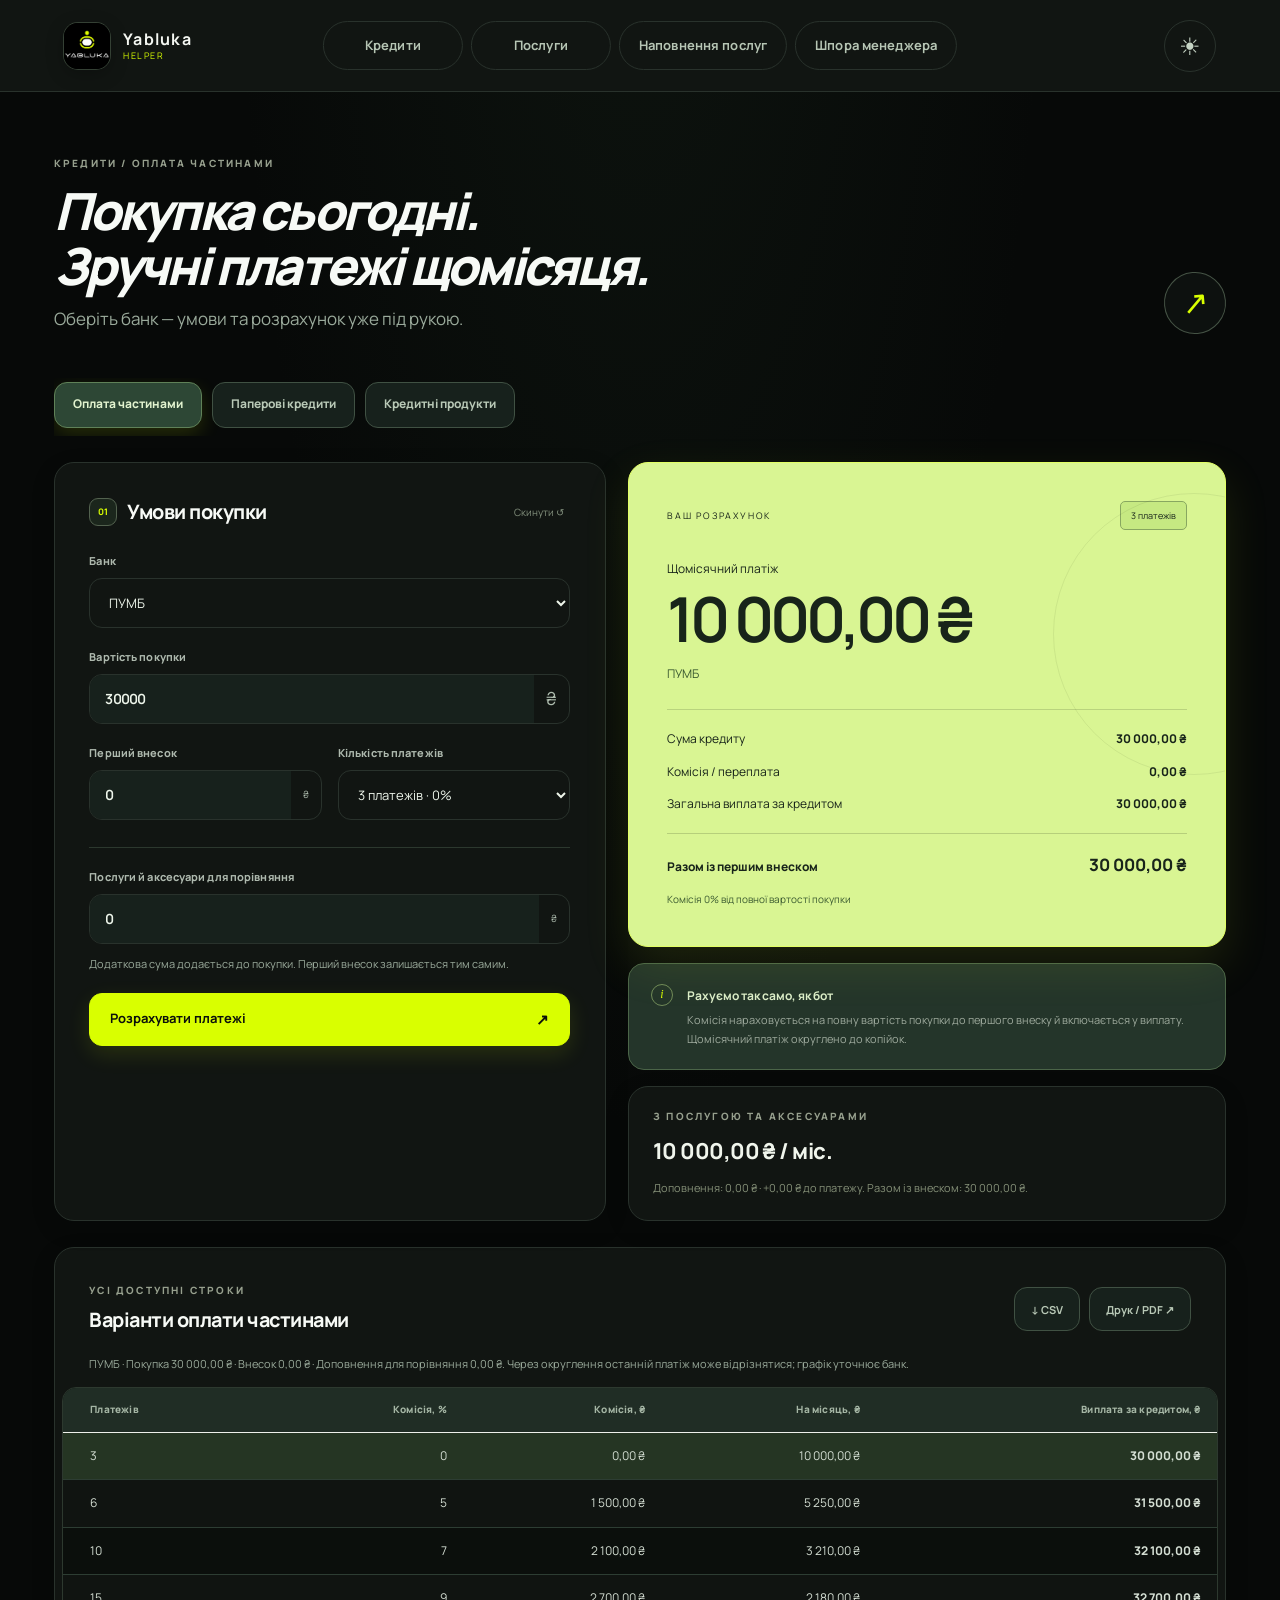
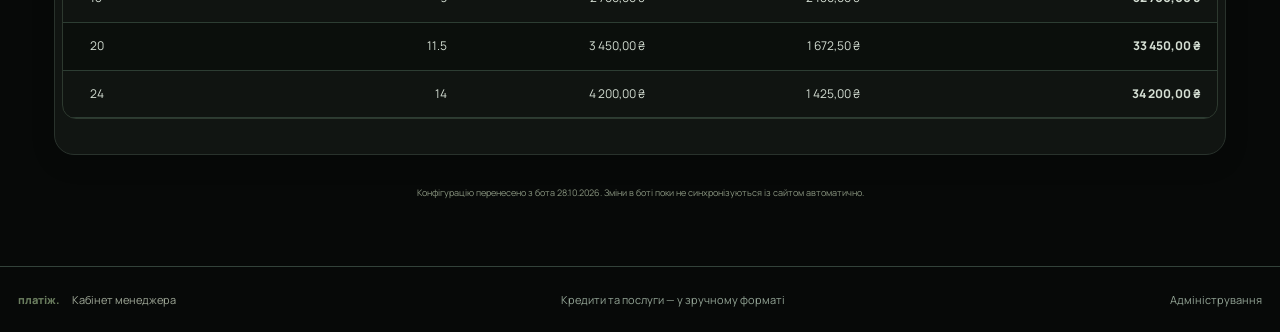
==== commit 19c83fdc: "Add device-first service catalog and toggle credit actions per service" ====
--- a/index.html
+++ b/index.html
@@ -1,7 +1,7 @@
 <!doctype html>
-<html lang="uk"><head><meta charset="utf-8"><meta name="viewport" content="width=device-width,initial-scale=1"><meta name="theme-color" content="#070908"><title>Платіж — кредити та послуги</title><meta name="description" content="Кабінет менеджера: оплата частинами, паперові кредити, калькулятор і довідник послуг."><link rel="stylesheet" href="style.css"><link rel="stylesheet" href="bot-style.css?v=20261030-credit-contrast1"></head><body>
-<aside class="sidebar"><a class="brand" href="#credits"><span class="brandmark">п</span>платіж<span class="dot">.</span></a><nav aria-label="Основна навігація"><button class="nav active top-tab" data-page="credits"><span>▦</span>Кредити</button><button class="nav top-tab" data-page="services"><span>⊞</span>Послуги</button><button class="nav top-tab" data-page="receipt"><span>＋</span>Створити чек</button></nav><div class="sidebar-note"><span class="live-dot"></span>Знайома логіка. Новий простір.<p>Кредити, послуги та чеки —<br>в одному кабінеті.</p></div><div class="profile"><span class="avatar">М</span><div>Менеджер<small>Робочий простір</small></div></div></aside>
-<div class="shell"><header><div class="breadcrumb">Робочий простір <span>/</span> <b id="crumb">Кредити</b></div><nav class="top-navigation" aria-label="Розділи"><button class="top-link active" data-page="credits">Кредити</button><button class="top-link" data-page="services">Послуги</button><button class="top-link" data-page="receipt">Створити чек</button><button class="top-link" data-page="cheat">Шпора менеджера</button></nav><div class="header-tools"><span class="header-tag"><i></i> Конфігурація з бота</span><button class="theme-toggle" type="button" data-theme-toggle aria-label="Увімкнути чорну тему"><span class="theme-icon">☾</span><span class="theme-label">Чорна тема</span></button></div></header><main>
+<html lang="uk"><head><meta charset="utf-8"><meta name="viewport" content="width=device-width,initial-scale=1"><meta name="theme-color" content="#070908"><title>Платіж — кредити та послуги</title><meta name="description" content="Кабінет менеджера: оплата частинами, паперові кредити, калькулятор і довідник послуг."><link rel="stylesheet" href="style.css"><link rel="stylesheet" href="bot-style.css?v=20261030-credit-toggle1"></head><body>
+<aside class="sidebar"><a class="brand" href="#credits"><span class="brandmark">п</span>платіж<span class="dot">.</span></a><nav aria-label="Основна навігація"><button class="nav active top-tab" data-page="credits"><span>▦</span>Кредити</button><button class="nav top-tab" data-page="services"><span>⊞</span>Послуги</button><button class="nav top-tab" data-page="catalog"><span>≡</span>Наповнення послуг</button><button class="nav top-tab" data-page="receipt"><span>＋</span>Створити чек</button></nav><div class="sidebar-note"><span class="live-dot"></span>Знайома логіка. Новий простір.<p>Кредити, послуги та чеки —<br>в одному кабінеті.</p></div><div class="profile"><span class="avatar">М</span><div>Менеджер<small>Робочий простір</small></div></div></aside>
+<div class="shell"><header><div class="breadcrumb">Робочий простір <span>/</span> <b id="crumb">Кредити</b></div><nav class="top-navigation" aria-label="Розділи"><button class="top-link active" data-page="credits">Кредити</button><button class="top-link" data-page="services">Послуги</button><button class="top-link" data-page="catalog">Наповнення послуг</button><button class="top-link" data-page="receipt">Створити чек</button><button class="top-link" data-page="cheat">Шпора менеджера</button></nav><div class="header-tools"><span class="header-tag"><i></i> Конфігурація з бота</span><button class="theme-toggle" type="button" data-theme-toggle aria-label="Увімкнути чорну тему"><span class="theme-icon">☾</span><span class="theme-label">Чорна тема</span></button></div></header><main>
 <section data-panel="installment"><div class="page-title"><div><div class="eyebrow">КРЕДИТИ / ОПЛАТА ЧАСТИНАМИ</div><h1>Покупка сьогодні.<br>Зручні платежі щомісяця.</h1><p>Оберіть банк — умови та розрахунок уже під рукою.</p></div><span class="title-icon" aria-hidden="true">↗</span></div><div class="section-tabs" aria-label="Розділи кредитів"><button class="selected" data-page="installment">Оплата частинами</button><button data-page="paper">Паперові кредити</button><button data-page="products">Кредитні продукти</button></div>
 <div class="calculator-grid"><form id="installment-form" class="card settings"><div class="card-heading"><span class="step">01</span><h2>Умови покупки</h2><button class="text-btn" type="reset">Скинути ↺</button></div><label for="i-bank">Банк</label><select id="i-bank"></select><label for="i-price">Вартість покупки</label><div class="input-wrap major"><input id="i-price" type="number" min="0.01" max="100000000" step="0.01" value="30000" required><span>₴</span></div><div class="field-row"><div><label for="i-down">Перший внесок</label><div class="input-wrap"><input id="i-down" type="number" min="0" step="0.01" value="0" required><span>₴</span></div></div><div><label for="i-term">Кількість платежів</label><select id="i-term"></select></div></div><div class="divider"></div><label for="i-extra">Послуги й аксесуари для порівняння</label><div class="input-wrap"><input id="i-extra" type="number" min="0" max="100000000" step="0.01" value="0" required><span>₴</span></div><p class="field-help">Додаткова сума додається до покупки. Перший внесок залишається тим самим.</p><button class="primary" type="submit">Розрахувати платежі <span>↗</span></button><p id="i-error" class="error" role="alert" hidden></p></form>
 <div class="results-column"><div class="result-card" aria-live="polite"><div class="result-top"><span>ВАШ РОЗРАХУНОК</span><span class="result-badge" id="i-badge">—</span></div><p>Щомісячний платіж</p><div class="payment" id="i-monthly">—</div><div class="payment-detail" id="i-detail"></div><div class="result-divider"></div><dl><div><dt>Сума кредиту</dt><dd id="i-principal">—</dd></div><div><dt>Комісія / переплата</dt><dd id="i-commission">—</dd></div><div><dt>Загальна виплата за кредитом</dt><dd id="i-repayment">—</dd></div><div class="total-row"><dt>Разом із першим внеском</dt><dd id="i-total">—</dd></div></dl><p class="total-help" id="i-rate"></p></div><div class="insight"><span class="info-icon">i</span><div><b>Рахуємо так само, як бот</b><p>Комісія нараховується на повну вартість покупки до першого внеску й включається у виплату. Щомісячний платіж округлено до копійок.</p></div></div><div class="card comparison-box"><div class="eyebrow">З ПОСЛУГОЮ ТА АКСЕСУАРАМИ</div><h2 id="i-with-extra">—</h2><p id="i-extra-diff">Додайте суму, щоб порівняти платежі.</p></div></div></div>
@@ -9,5 +9,5 @@
 <section data-panel="paper" hidden><div class="page-title"><div><div class="eyebrow">КРЕДИТИ / ПАПЕРОВІ КРЕДИТИ</div><h1>Порівняйте. Оберіть. Поясніть.</h1><p>Банки, комісії та SMS-платежі в одному розрахунку.</p></div></div><form id="paper-form" class="card settings"><div class="credit-filter"><div><label for="p-kind">Тип програми</label><select id="p-kind"><option value="promo_credit_products">Акційні кредити</option><option value="regular_credit_products">Звичайні кредити</option></select></div><div><label for="p-term">Строк</label><select id="p-term"></select></div><div><label for="p-price">Вартість покупки, ₴</label><div class="input-wrap"><input id="p-price" type="number" min="0.01" max="100000000" step="0.01" value="30000" required></div></div><div><label for="p-down">Перший внесок, ₴</label><div class="input-wrap"><input id="p-down" type="number" min="0" step="0.01" value="0" required></div></div><div><label for="p-extra">Послуги й аксесуари, ₴</label><div class="input-wrap"><input id="p-extra" type="number" min="0" max="100000000" step="0.01" value="0" required></div></div></div><p class="field-help">Основний розрахунок — без додаткової суми. «З доповненнями» показує платіж із послугами й аксесуарами.</p><button class="primary compact" type="submit">Порівняти пропозиції ↗</button><p id="p-error" class="error" role="alert" hidden></p></form><div class="insight paper-insight"><span class="info-icon">i</span><div><b>Середній платіж за правилами бота</b><p>Сума кредиту + разова комісія + SMS за весь строк, поділені на кількість місяців. Це середній розрахунковий платіж; фактичний графік визначає банк.</p></div></div><section class="card schedule"><div class="schedule-heading"><div><div class="eyebrow">ВІД МЕНШОГО ПЛАТЕЖУ ДО БІЛЬШОГО</div><h2>Пропозиції банків <span id="p-count"></span></h2></div><div class="actions"><button class="secondary" data-export="paper">↓ CSV</button><button class="secondary" data-print>Друк / PDF ↗</button></div></div><p class="schedule-note" id="p-context"></p><div class="table-scroll"><table><thead><tr><th>Банк / продукт</th><th>Строк</th><th>Комісія</th><th>SMS за весь строк</th><th>Середній / міс.</th><th>З доповненнями / міс.</th><th>Переплата</th><th>Разом із внеском</th></tr></thead><tbody id="p-results"></tbody></table></div><div id="p-unavailable" class="unavailable"></div></section></section>
 <section data-panel="products" hidden><div class="page-title"><div><div class="eyebrow">КРЕДИТИ / КАТАЛОГ</div><h1>Кредитні продукти</h1><p>Збережені умови з конфігурації вашого бота.</p></div></div><div class="toolbar"><div class="tabs" id="product-tabs"><button class="selected" data-product="installment_banks">Оплата частинами</button><button data-product="promo_credit_products">Акційні</button><button data-product="regular_credit_products">Звичайні</button></div><a id="products-link" class="secondary" target="_blank" rel="noopener noreferrer">Відкрити таблицю ↗</a></div><div class="card"><div class="table-scroll product-table"><table><thead id="products-head"></thead><tbody id="products-body"></tbody></table></div></div></section>
 <section data-panel="services" hidden><div class="page-title"><div><div class="eyebrow">ПОСЛУГИ / КАЛЬКУЛЯТОР</div><h1>Більше можливостей для покупки.</h1><p>Порівняйте до трьох послуг з урахуванням аксесуарів і Trade-in.</p></div></div><form id="service-form" class="card settings"><div class="credit-filter services-filter"><div><label for="s-device">Стан пристрою</label><select id="s-device"></select></div><div><label for="s-category">Категорія</label><select id="s-category"></select></div><div id="s-model-field" hidden><label for="s-model">Модель iPhone</label><select id="s-model"></select></div><div><label for="s-price">Пристрій, ₴</label><div class="input-wrap"><input id="s-price" type="number" min="0.01" max="100000000" step="0.01" value="30000" required></div></div><div><label for="s-glass">Скло, ₴</label><div class="input-wrap"><input id="s-glass" type="number" min="0" max="100000000" step="0.01" value="0" required></div></div><div><label for="s-acc">Аксесуари, ₴</label><div class="input-wrap"><input id="s-acc" type="number" min="0" max="100000000" step="0.01" value="0" required></div></div><div><label for="s-trade">Trade-in, ₴</label><div class="input-wrap"><input id="s-trade" type="number" min="0" max="100000000" step="0.01" value="0" required></div></div></div><div class="divider"></div><p class="selection-label">Оберіть від 1 до 3 послуг для порівняння</p><div id="service-choices" class="offer-choices"></div><p class="field-help">Відсоток вартості послуги рахується від ціни пристрою. Для кожної послуги застосовуються її мінімальна ціна та правила знижки на скло.</p><div class="service-form-actions"><button type="button" id="s-credit" class="secondary compact">Кредит ↗</button></div><p id="s-error" class="error" role="alert" hidden></p></form><div class="service-result-head"><p id="s-context"></p><button class="secondary" data-print>Друк / PDF ↗</button></div><div id="service-results" class="guide-grid" aria-live="polite"></div></section>
-<section data-panel="catalog" hidden><div class="page-title"><div><div class="eyebrow">ПОСЛУГИ / НАПОВНЕННЯ ПОСЛУГ</div><h1>Усі умови під рукою.</h1><p>Структура й наповнення довідника з вашого Telegram-бота.</p></div></div><div class="catalog-tools"><input type="search" id="catalog-search" placeholder="Знайти послугу або умову…" aria-label="Пошук у довіднику"><button id="catalog-home" class="secondary">Усі послуги ↗</button></div><div id="catalog-crumbs" class="catalog-crumbs" aria-label="Шлях у довіднику"></div><div id="catalog-content" class="guide-grid"></div></section>
-<p class="import-note">Конфігурацію перенесено з бота 28.10.2026. Зміни в боті поки не синхронізуються із сайтом автоматично.</p></main><footer><span>платіж. <span class="muted">Кабінет менеджера</span></span><span>Кредити та послуги — у зручному форматі</span></footer></div><dialog id="service-finance-dialog" class="service-finance-dialog" aria-labelledby="service-finance-title"><div class="service-finance-dialog-heading"><div><div class="eyebrow">РОЗРАХУНОК ПЛАТЕЖІВ</div><h2 id="service-finance-title">Кредит для покупки з послугою</h2></div><button type="button" id="service-finance-close" aria-label="Закрити вікно">×</button></div><div id="s-finance-service-field"><label for="s-finance-service">Послуга</label><select id="s-finance-service"></select></div><div id="service-finance-type-host"></div><div id="service-finance-dialog-content"></div><button type="button" id="service-finance-done" class="secondary">Додати до послуги</button></dialog><script src="bot-data.js"></script><script src="bot-calculator.js?v=20261030-limit1"></script><script src="credit-source.js?v=20261030-limit1"></script><script src="cms-core.js?v=20261030-product-condition-rates1"></script><script src="site-loader.js?v=20261030-product-condition-rates1"></script></body></html>
+<section data-panel="catalog" hidden><div class="page-title"><div><div class="eyebrow">ПОСЛУГИ / НАПОВНЕННЯ ПОСЛУГ</div><h1>Оберіть пристрій і послугу.</h1><p>Спочатку оберіть новий або БУ пристрій, потім його тип і потрібну послугу.</p></div></div><div class="catalog-tools"><input type="search" id="catalog-search" placeholder="Знайти послугу або умову…" aria-label="Пошук у довіднику"><button id="catalog-home" class="secondary">Усі пристрої ↗</button></div><div id="catalog-crumbs" class="catalog-crumbs" aria-label="Шлях у довіднику"></div><div id="catalog-content" class="guide-grid"></div></section>
+<p class="import-note">Конфігурацію перенесено з бота 28.10.2026. Зміни в боті поки не синхронізуються із сайтом автоматично.</p></main><footer><span>платіж. <span class="muted">Кабінет менеджера</span></span><span>Кредити та послуги — у зручному форматі</span></footer></div><dialog id="service-finance-dialog" class="service-finance-dialog" aria-labelledby="service-finance-title"><div class="service-finance-dialog-heading"><div><div class="eyebrow">РОЗРАХУНОК ПЛАТЕЖІВ</div><h2 id="service-finance-title">Кредит для покупки з послугою</h2></div><button type="button" id="service-finance-close" aria-label="Закрити вікно">×</button></div><div id="s-finance-service-field"><label for="s-finance-service">Послуга</label><select id="s-finance-service"></select></div><div id="service-finance-type-host"></div><div id="service-finance-dialog-content"></div><button type="button" id="service-finance-done" class="secondary">Додати до послуги</button></dialog><script src="bot-data.js"></script><script src="bot-calculator.js?v=20261030-limit1"></script><script src="credit-source.js?v=20261030-limit1"></script><script src="cms-core.js?v=20261030-product-condition-rates1"></script><script src="site-loader.js?v=20261030-credit-toggle1"></script></body></html>
--- a/bot-style.css
+++ b/bot-style.css
@@ -396,3 +396,9 @@
 .service-finance-applied-summary dl>div:last-child dd{color:#d9ff00}
 body:not(.dark-theme) .service-finance-applied-summary dd{color:#203628}
 body:not(.dark-theme) .service-finance-applied-summary dl>div:last-child dd{color:#31572d}
+
+/* Center the initial device condition choices. */
+@media screen and (min-width:681px){#catalog-content.catalog-condition-grid{grid-template-columns:repeat(2,minmax(0,420px));justify-content:center}}
+
+#s-credit[aria-pressed="true"]{background:#d4f000;color:#15200e;border-color:#d4f000}
+.service-finance-card-controls button:disabled{opacity:.4;cursor:not-allowed}
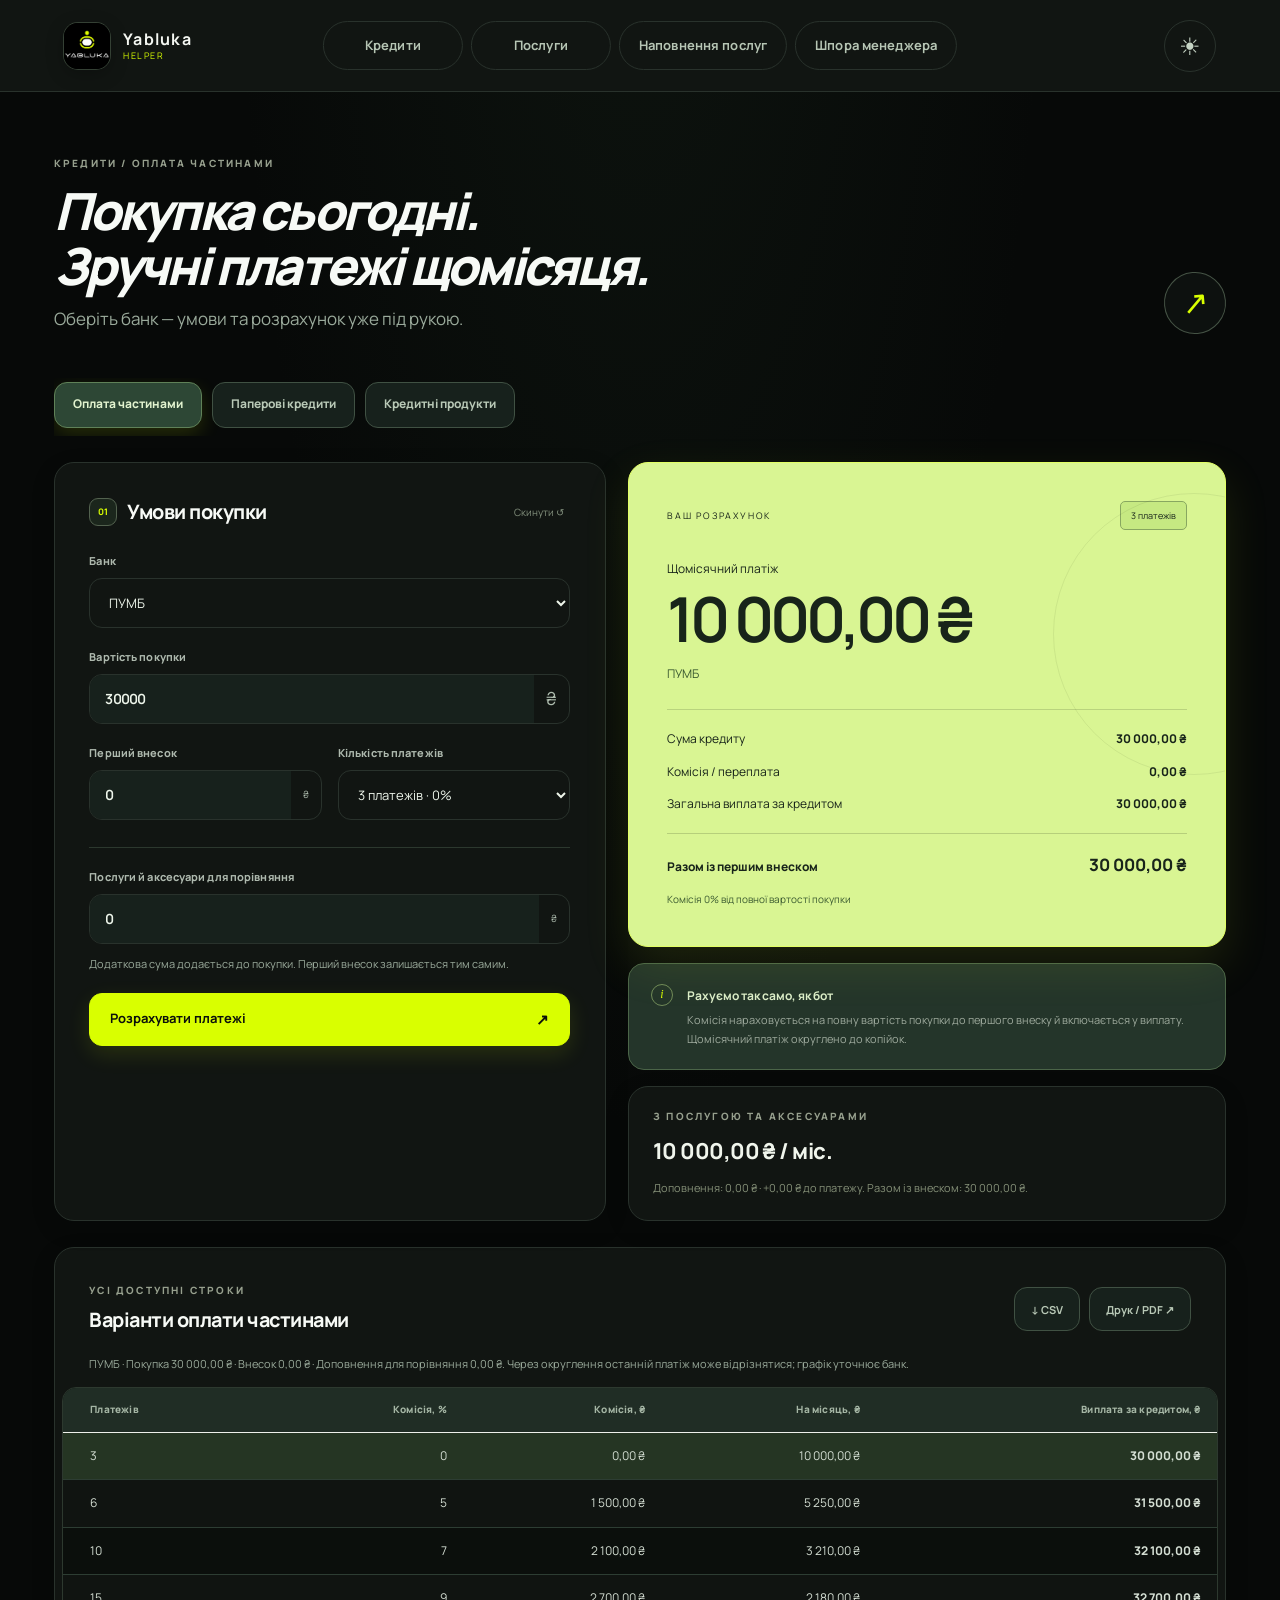
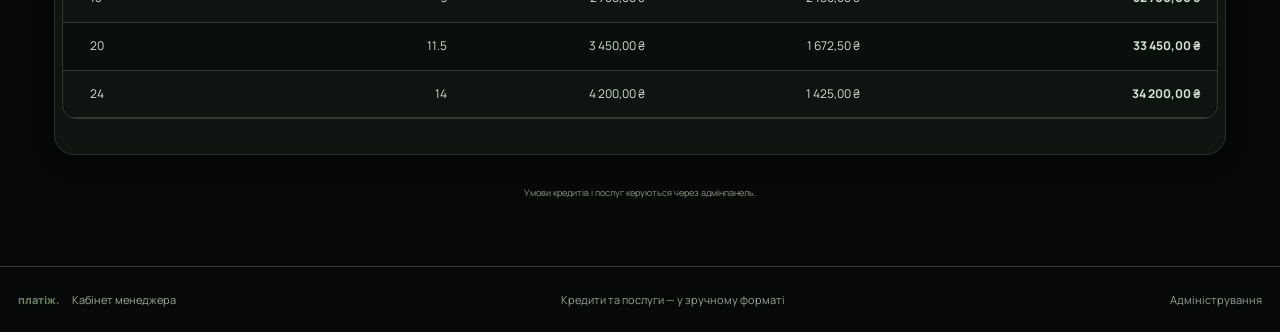
==== commit d91756d5: "Keep credit navigation tabs visible across all credit sections" ====
--- a/index.html
+++ b/index.html
@@ -6,8 +6,8 @@
 <div class="calculator-grid"><form id="installment-form" class="card settings"><div class="card-heading"><span class="step">01</span><h2>Умови покупки</h2><button class="text-btn" type="reset">Скинути ↺</button></div><label for="i-bank">Банк</label><select id="i-bank"></select><label for="i-price">Вартість покупки</label><div class="input-wrap major"><input id="i-price" type="number" min="0.01" max="100000000" step="0.01" value="30000" required><span>₴</span></div><div class="field-row"><div><label for="i-down">Перший внесок</label><div class="input-wrap"><input id="i-down" type="number" min="0" step="0.01" value="0" required><span>₴</span></div></div><div><label for="i-term">Кількість платежів</label><select id="i-term"></select></div></div><div class="divider"></div><label for="i-extra">Послуги й аксесуари для порівняння</label><div class="input-wrap"><input id="i-extra" type="number" min="0" max="100000000" step="0.01" value="0" required><span>₴</span></div><p class="field-help">Додаткова сума додається до покупки. Перший внесок залишається тим самим.</p><button class="primary" type="submit">Розрахувати платежі <span>↗</span></button><p id="i-error" class="error" role="alert" hidden></p></form>
 <div class="results-column"><div class="result-card" aria-live="polite"><div class="result-top"><span>ВАШ РОЗРАХУНОК</span><span class="result-badge" id="i-badge">—</span></div><p>Щомісячний платіж</p><div class="payment" id="i-monthly">—</div><div class="payment-detail" id="i-detail"></div><div class="result-divider"></div><dl><div><dt>Сума кредиту</dt><dd id="i-principal">—</dd></div><div><dt>Комісія / переплата</dt><dd id="i-commission">—</dd></div><div><dt>Загальна виплата за кредитом</dt><dd id="i-repayment">—</dd></div><div class="total-row"><dt>Разом із першим внеском</dt><dd id="i-total">—</dd></div></dl><p class="total-help" id="i-rate"></p></div><div class="insight"><span class="info-icon">i</span><div><b>Рахуємо так само, як бот</b><p>Комісія нараховується на повну вартість покупки до першого внеску й включається у виплату. Щомісячний платіж округлено до копійок.</p></div></div><div class="card comparison-box"><div class="eyebrow">З ПОСЛУГОЮ ТА АКСЕСУАРАМИ</div><h2 id="i-with-extra">—</h2><p id="i-extra-diff">Додайте суму, щоб порівняти платежі.</p></div></div></div>
 <section class="card schedule"><div class="schedule-heading"><div><div class="eyebrow">УСІ ДОСТУПНІ СТРОКИ</div><h2>Варіанти оплати частинами</h2></div><div class="actions"><button class="secondary" data-export="installment">↓ CSV</button><button class="secondary" data-print>Друк / PDF ↗</button></div></div><p class="schedule-note" id="i-context"></p><div class="table-scroll"><table><thead><tr><th>Платежів</th><th>Комісія, %</th><th>Комісія, ₴</th><th>На місяць, ₴</th><th>Виплата за кредитом, ₴</th></tr></thead><tbody id="i-variants"></tbody></table></div></section></section>
-<section data-panel="paper" hidden><div class="page-title"><div><div class="eyebrow">КРЕДИТИ / ПАПЕРОВІ КРЕДИТИ</div><h1>Порівняйте. Оберіть. Поясніть.</h1><p>Банки, комісії та SMS-платежі в одному розрахунку.</p></div></div><form id="paper-form" class="card settings"><div class="credit-filter"><div><label for="p-kind">Тип програми</label><select id="p-kind"><option value="promo_credit_products">Акційні кредити</option><option value="regular_credit_products">Звичайні кредити</option></select></div><div><label for="p-term">Строк</label><select id="p-term"></select></div><div><label for="p-price">Вартість покупки, ₴</label><div class="input-wrap"><input id="p-price" type="number" min="0.01" max="100000000" step="0.01" value="30000" required></div></div><div><label for="p-down">Перший внесок, ₴</label><div class="input-wrap"><input id="p-down" type="number" min="0" step="0.01" value="0" required></div></div><div><label for="p-extra">Послуги й аксесуари, ₴</label><div class="input-wrap"><input id="p-extra" type="number" min="0" max="100000000" step="0.01" value="0" required></div></div></div><p class="field-help">Основний розрахунок — без додаткової суми. «З доповненнями» показує платіж із послугами й аксесуарами.</p><button class="primary compact" type="submit">Порівняти пропозиції ↗</button><p id="p-error" class="error" role="alert" hidden></p></form><div class="insight paper-insight"><span class="info-icon">i</span><div><b>Середній платіж за правилами бота</b><p>Сума кредиту + разова комісія + SMS за весь строк, поділені на кількість місяців. Це середній розрахунковий платіж; фактичний графік визначає банк.</p></div></div><section class="card schedule"><div class="schedule-heading"><div><div class="eyebrow">ВІД МЕНШОГО ПЛАТЕЖУ ДО БІЛЬШОГО</div><h2>Пропозиції банків <span id="p-count"></span></h2></div><div class="actions"><button class="secondary" data-export="paper">↓ CSV</button><button class="secondary" data-print>Друк / PDF ↗</button></div></div><p class="schedule-note" id="p-context"></p><div class="table-scroll"><table><thead><tr><th>Банк / продукт</th><th>Строк</th><th>Комісія</th><th>SMS за весь строк</th><th>Середній / міс.</th><th>З доповненнями / міс.</th><th>Переплата</th><th>Разом із внеском</th></tr></thead><tbody id="p-results"></tbody></table></div><div id="p-unavailable" class="unavailable"></div></section></section>
-<section data-panel="products" hidden><div class="page-title"><div><div class="eyebrow">КРЕДИТИ / КАТАЛОГ</div><h1>Кредитні продукти</h1><p>Збережені умови з конфігурації вашого бота.</p></div></div><div class="toolbar"><div class="tabs" id="product-tabs"><button class="selected" data-product="installment_banks">Оплата частинами</button><button data-product="promo_credit_products">Акційні</button><button data-product="regular_credit_products">Звичайні</button></div><a id="products-link" class="secondary" target="_blank" rel="noopener noreferrer">Відкрити таблицю ↗</a></div><div class="card"><div class="table-scroll product-table"><table><thead id="products-head"></thead><tbody id="products-body"></tbody></table></div></div></section>
+<section data-panel="paper" hidden><div class="page-title"><div><div class="eyebrow">КРЕДИТИ / ПАПЕРОВІ КРЕДИТИ</div><h1>Порівняйте. Оберіть. Поясніть.</h1><p>Банки, комісії та SMS-платежі в одному розрахунку.</p></div></div><div class="section-tabs" aria-label="Розділи кредитів"><button class="selected" data-page="installment">Оплата частинами</button><button data-page="paper">Паперові кредити</button><button data-page="products">Кредитні продукти</button></div><form id="paper-form" class="card settings"><div class="credit-filter"><div><label for="p-kind">Тип програми</label><select id="p-kind"><option value="promo_credit_products">Акційні кредити</option><option value="regular_credit_products">Звичайні кредити</option></select></div><div><label for="p-term">Строк</label><select id="p-term"></select></div><div><label for="p-price">Вартість покупки, ₴</label><div class="input-wrap"><input id="p-price" type="number" min="0.01" max="100000000" step="0.01" value="30000" required></div></div><div><label for="p-down">Перший внесок, ₴</label><div class="input-wrap"><input id="p-down" type="number" min="0" step="0.01" value="0" required></div></div><div><label for="p-extra">Послуги й аксесуари, ₴</label><div class="input-wrap"><input id="p-extra" type="number" min="0" max="100000000" step="0.01" value="0" required></div></div></div><p class="field-help">Основний розрахунок — без додаткової суми. «З доповненнями» показує платіж із послугами й аксесуарами.</p><button class="primary compact" type="submit">Порівняти пропозиції ↗</button><p id="p-error" class="error" role="alert" hidden></p></form><div class="insight paper-insight"><span class="info-icon">i</span><div><b>Середній платіж за правилами бота</b><p>Сума кредиту + разова комісія + SMS за весь строк, поділені на кількість місяців. Це середній розрахунковий платіж; фактичний графік визначає банк.</p></div></div><section class="card schedule"><div class="schedule-heading"><div><div class="eyebrow">ВІД МЕНШОГО ПЛАТЕЖУ ДО БІЛЬШОГО</div><h2>Пропозиції банків <span id="p-count"></span></h2></div><div class="actions"><button class="secondary" data-export="paper">↓ CSV</button><button class="secondary" data-print>Друк / PDF ↗</button></div></div><p class="schedule-note" id="p-context"></p><div class="table-scroll"><table><thead><tr><th>Банк / продукт</th><th>Строк</th><th>Комісія</th><th>SMS за весь строк</th><th>Середній / міс.</th><th>З доповненнями / міс.</th><th>Переплата</th><th>Разом із внеском</th></tr></thead><tbody id="p-results"></tbody></table></div><div id="p-unavailable" class="unavailable"></div></section></section>
+<section data-panel="products" hidden><div class="page-title"><div><div class="eyebrow">КРЕДИТИ / КАТАЛОГ</div><h1>Кредитні продукти</h1><p>Збережені умови з конфігурації вашого бота.</p></div></div><div class="section-tabs" aria-label="Розділи кредитів"><button class="selected" data-page="installment">Оплата частинами</button><button data-page="paper">Паперові кредити</button><button data-page="products">Кредитні продукти</button></div><div class="toolbar"><div class="tabs" id="product-tabs"><button class="selected" data-product="installment_banks">Оплата частинами</button><button data-product="promo_credit_products">Акційні</button><button data-product="regular_credit_products">Звичайні</button></div><a id="products-link" class="secondary" target="_blank" rel="noopener noreferrer">Відкрити таблицю ↗</a></div><div class="card"><div class="table-scroll product-table"><table><thead id="products-head"></thead><tbody id="products-body"></tbody></table></div></div></section>
 <section data-panel="services" hidden><div class="page-title"><div><div class="eyebrow">ПОСЛУГИ / КАЛЬКУЛЯТОР</div><h1>Більше можливостей для покупки.</h1><p>Порівняйте до трьох послуг з урахуванням аксесуарів і Trade-in.</p></div></div><form id="service-form" class="card settings"><div class="credit-filter services-filter"><div><label for="s-device">Стан пристрою</label><select id="s-device"></select></div><div><label for="s-category">Категорія</label><select id="s-category"></select></div><div id="s-model-field" hidden><label for="s-model">Модель iPhone</label><select id="s-model"></select></div><div><label for="s-price">Пристрій, ₴</label><div class="input-wrap"><input id="s-price" type="number" min="0.01" max="100000000" step="0.01" value="30000" required></div></div><div><label for="s-glass">Скло, ₴</label><div class="input-wrap"><input id="s-glass" type="number" min="0" max="100000000" step="0.01" value="0" required></div></div><div><label for="s-acc">Аксесуари, ₴</label><div class="input-wrap"><input id="s-acc" type="number" min="0" max="100000000" step="0.01" value="0" required></div></div><div><label for="s-trade">Trade-in, ₴</label><div class="input-wrap"><input id="s-trade" type="number" min="0" max="100000000" step="0.01" value="0" required></div></div></div><div class="divider"></div><p class="selection-label">Оберіть від 1 до 3 послуг для порівняння</p><div id="service-choices" class="offer-choices"></div><p class="field-help">Відсоток вартості послуги рахується від ціни пристрою. Для кожної послуги застосовуються її мінімальна ціна та правила знижки на скло.</p><div class="service-form-actions"><button type="button" id="s-credit" class="secondary compact">Кредит ↗</button></div><p id="s-error" class="error" role="alert" hidden></p></form><div class="service-result-head"><p id="s-context"></p><button class="secondary" data-print>Друк / PDF ↗</button></div><div id="service-results" class="guide-grid" aria-live="polite"></div></section>
 <section data-panel="catalog" hidden><div class="page-title"><div><div class="eyebrow">ПОСЛУГИ / НАПОВНЕННЯ ПОСЛУГ</div><h1>Оберіть пристрій і послугу.</h1><p>Спочатку оберіть новий або БУ пристрій, потім його тип і потрібну послугу.</p></div></div><div class="catalog-tools"><input type="search" id="catalog-search" placeholder="Знайти послугу або умову…" aria-label="Пошук у довіднику"><button id="catalog-home" class="secondary">Усі пристрої ↗</button></div><div id="catalog-crumbs" class="catalog-crumbs" aria-label="Шлях у довіднику"></div><div id="catalog-content" class="guide-grid"></div></section>
-<p class="import-note">Конфігурацію перенесено з бота 28.10.2026. Зміни в боті поки не синхронізуються із сайтом автоматично.</p></main><footer><span>платіж. <span class="muted">Кабінет менеджера</span></span><span>Кредити та послуги — у зручному форматі</span></footer></div><dialog id="service-finance-dialog" class="service-finance-dialog" aria-labelledby="service-finance-title"><div class="service-finance-dialog-heading"><div><div class="eyebrow">РОЗРАХУНОК ПЛАТЕЖІВ</div><h2 id="service-finance-title">Кредит для покупки з послугою</h2></div><button type="button" id="service-finance-close" aria-label="Закрити вікно">×</button></div><div id="s-finance-service-field"><label for="s-finance-service">Послуга</label><select id="s-finance-service"></select></div><div id="service-finance-type-host"></div><div id="service-finance-dialog-content"></div><button type="button" id="service-finance-done" class="secondary">Додати до послуги</button></dialog><script src="bot-data.js"></script><script src="bot-calculator.js?v=20261030-limit1"></script><script src="credit-source.js?v=20261030-limit1"></script><script src="cms-core.js?v=20261030-product-condition-rates1"></script><script src="site-loader.js?v=20261030-credit-toggle1"></script></body></html>
+<p class="import-note">Конфігурацію перенесено з бота 28.10.2026. Зміни в боті поки не синхронізуються із сайтом автоматично.</p></main><footer><span>платіж. <span class="muted">Кабінет менеджера</span></span><span>Кредити та послуги — у зручному форматі</span></footer></div><dialog id="service-finance-dialog" class="service-finance-dialog" aria-labelledby="service-finance-title"><div class="service-finance-dialog-heading"><div><div class="eyebrow">РОЗРАХУНОК ПЛАТЕЖІВ</div><h2 id="service-finance-title">Кредит для покупки з послугою</h2></div><button type="button" id="service-finance-close" aria-label="Закрити вікно">×</button></div><div id="s-finance-service-field"><label for="s-finance-service">Послуга</label><select id="s-finance-service"></select></div><div id="service-finance-type-host"></div><div id="service-finance-dialog-content"></div><button type="button" id="service-finance-done" class="secondary">Додати до послуги</button></dialog><script src="bot-data.js"></script><script src="bot-calculator.js?v=20261030-limit1"></script><script src="credit-source.js?v=20261030-limit1"></script><script src="cms-core.js?v=20261030-product-condition-rates1"></script><script src="site-loader.js?v=20261030-credit-tabs1"></script></body></html>
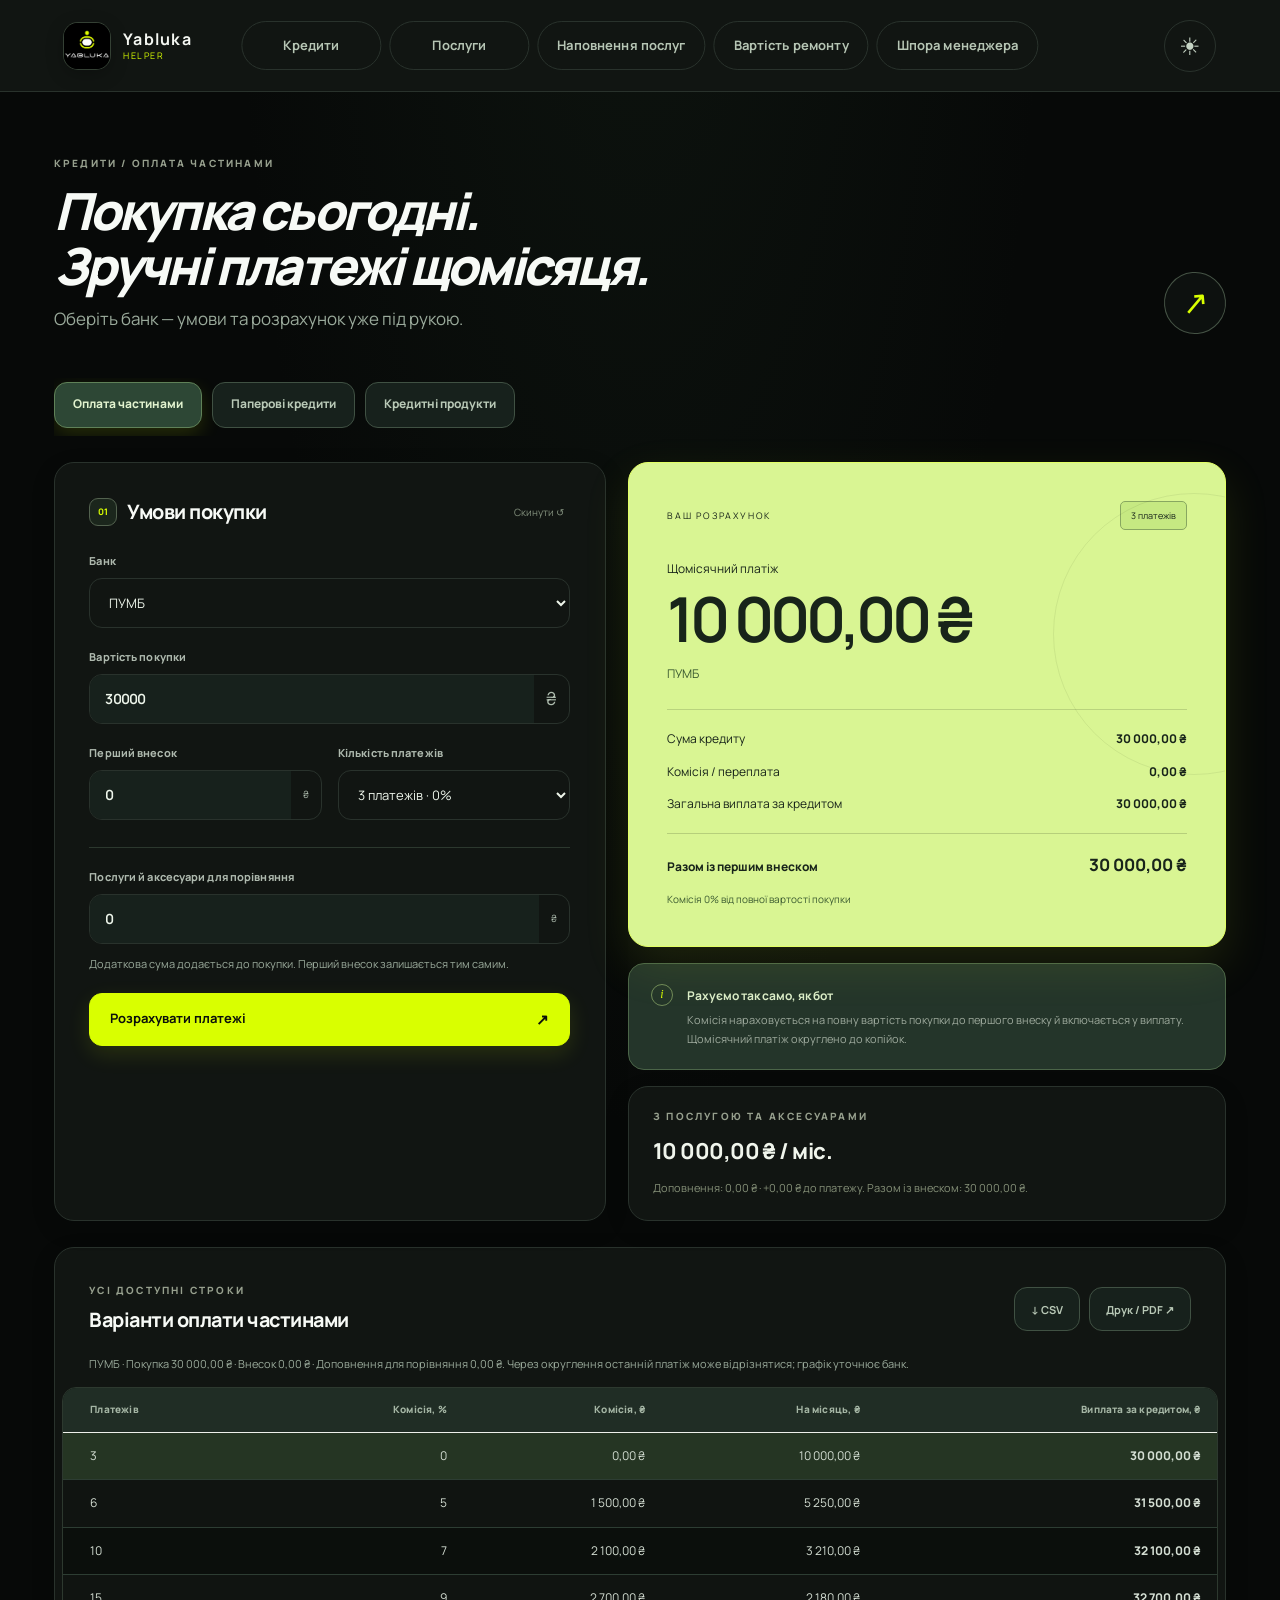
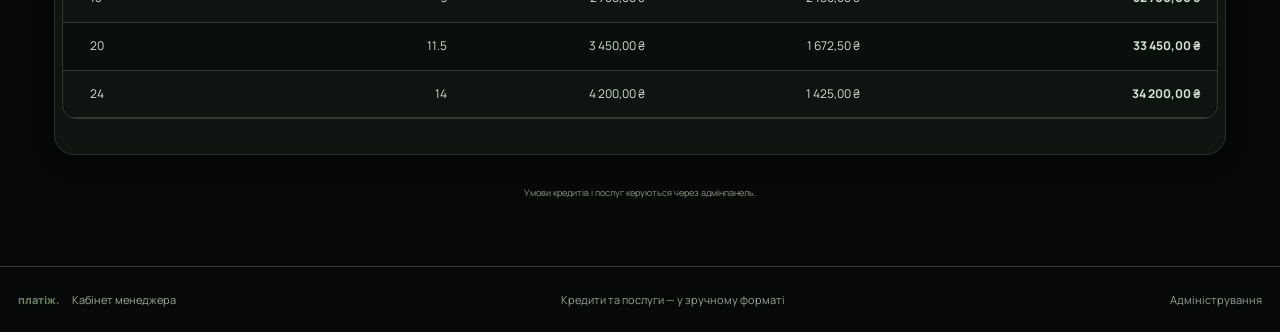
==== commit 05a2063c: "Add iPhone repair prices with Google Sheet sync and printable PDF" ====
--- a/index.html
+++ b/index.html
@@ -1,7 +1,7 @@
 <!doctype html>
-<html lang="uk"><head><meta charset="utf-8"><meta name="viewport" content="width=device-width,initial-scale=1"><meta name="theme-color" content="#070908"><title>Платіж — кредити та послуги</title><meta name="description" content="Кабінет менеджера: оплата частинами, паперові кредити, калькулятор і довідник послуг."><link rel="stylesheet" href="style.css"><link rel="stylesheet" href="bot-style.css?v=20261030-credit-toggle1"></head><body>
-<aside class="sidebar"><a class="brand" href="#credits"><span class="brandmark">п</span>платіж<span class="dot">.</span></a><nav aria-label="Основна навігація"><button class="nav active top-tab" data-page="credits"><span>▦</span>Кредити</button><button class="nav top-tab" data-page="services"><span>⊞</span>Послуги</button><button class="nav top-tab" data-page="catalog"><span>≡</span>Наповнення послуг</button><button class="nav top-tab" data-page="receipt"><span>＋</span>Створити чек</button></nav><div class="sidebar-note"><span class="live-dot"></span>Знайома логіка. Новий простір.<p>Кредити, послуги та чеки —<br>в одному кабінеті.</p></div><div class="profile"><span class="avatar">М</span><div>Менеджер<small>Робочий простір</small></div></div></aside>
-<div class="shell"><header><div class="breadcrumb">Робочий простір <span>/</span> <b id="crumb">Кредити</b></div><nav class="top-navigation" aria-label="Розділи"><button class="top-link active" data-page="credits">Кредити</button><button class="top-link" data-page="services">Послуги</button><button class="top-link" data-page="catalog">Наповнення послуг</button><button class="top-link" data-page="receipt">Створити чек</button><button class="top-link" data-page="cheat">Шпора менеджера</button></nav><div class="header-tools"><span class="header-tag"><i></i> Конфігурація з бота</span><button class="theme-toggle" type="button" data-theme-toggle aria-label="Увімкнути чорну тему"><span class="theme-icon">☾</span><span class="theme-label">Чорна тема</span></button></div></header><main>
+<html lang="uk"><head><meta charset="utf-8"><meta name="viewport" content="width=device-width,initial-scale=1"><meta name="theme-color" content="#070908"><title>Платіж — кредити та послуги</title><meta name="description" content="Кабінет менеджера: оплата частинами, паперові кредити, калькулятор і довідник послуг."><link rel="stylesheet" href="style.css"><link rel="stylesheet" href="bot-style.css?v=20261031-repair-pdf1"></head><body>
+<aside class="sidebar"><a class="brand" href="#credits"><span class="brandmark">п</span>платіж<span class="dot">.</span></a><nav aria-label="Основна навігація"><button class="nav active top-tab" data-page="credits"><span>▦</span>Кредити</button><button class="nav top-tab" data-page="services"><span>⊞</span>Послуги</button><button class="nav top-tab" data-page="catalog"><span>≡</span>Наповнення послуг</button><button class="nav top-tab" data-page="repairs"><span>⌁</span>Вартість ремонту</button><button class="nav top-tab" data-page="receipt"><span>＋</span>Створити чек</button></nav><div class="sidebar-note"><span class="live-dot"></span>Знайома логіка. Новий простір.<p>Кредити, послуги та чеки —<br>в одному кабінеті.</p></div><div class="profile"><span class="avatar">М</span><div>Менеджер<small>Робочий простір</small></div></div></aside>
+<div class="shell"><header><div class="breadcrumb">Робочий простір <span>/</span> <b id="crumb">Кредити</b></div><nav class="top-navigation" aria-label="Розділи"><button class="top-link active" data-page="credits">Кредити</button><button class="top-link" data-page="services">Послуги</button><button class="top-link" data-page="catalog">Наповнення послуг</button><button class="top-link" data-page="repairs">Вартість ремонту</button><button class="top-link" data-page="receipt">Створити чек</button><button class="top-link" data-page="cheat">Шпора менеджера</button></nav><div class="header-tools"><span class="header-tag"><i></i> Конфігурація з бота</span><button class="theme-toggle" type="button" data-theme-toggle aria-label="Увімкнути чорну тему"><span class="theme-icon">☾</span><span class="theme-label">Чорна тема</span></button></div></header><main>
 <section data-panel="installment"><div class="page-title"><div><div class="eyebrow">КРЕДИТИ / ОПЛАТА ЧАСТИНАМИ</div><h1>Покупка сьогодні.<br>Зручні платежі щомісяця.</h1><p>Оберіть банк — умови та розрахунок уже під рукою.</p></div><span class="title-icon" aria-hidden="true">↗</span></div><div class="section-tabs" aria-label="Розділи кредитів"><button class="selected" data-page="installment">Оплата частинами</button><button data-page="paper">Паперові кредити</button><button data-page="products">Кредитні продукти</button></div>
 <div class="calculator-grid"><form id="installment-form" class="card settings"><div class="card-heading"><span class="step">01</span><h2>Умови покупки</h2><button class="text-btn" type="reset">Скинути ↺</button></div><label for="i-bank">Банк</label><select id="i-bank"></select><label for="i-price">Вартість покупки</label><div class="input-wrap major"><input id="i-price" type="number" min="0.01" max="100000000" step="0.01" value="30000" required><span>₴</span></div><div class="field-row"><div><label for="i-down">Перший внесок</label><div class="input-wrap"><input id="i-down" type="number" min="0" step="0.01" value="0" required><span>₴</span></div></div><div><label for="i-term">Кількість платежів</label><select id="i-term"></select></div></div><div class="divider"></div><label for="i-extra">Послуги й аксесуари для порівняння</label><div class="input-wrap"><input id="i-extra" type="number" min="0" max="100000000" step="0.01" value="0" required><span>₴</span></div><p class="field-help">Додаткова сума додається до покупки. Перший внесок залишається тим самим.</p><button class="primary" type="submit">Розрахувати платежі <span>↗</span></button><p id="i-error" class="error" role="alert" hidden></p></form>
 <div class="results-column"><div class="result-card" aria-live="polite"><div class="result-top"><span>ВАШ РОЗРАХУНОК</span><span class="result-badge" id="i-badge">—</span></div><p>Щомісячний платіж</p><div class="payment" id="i-monthly">—</div><div class="payment-detail" id="i-detail"></div><div class="result-divider"></div><dl><div><dt>Сума кредиту</dt><dd id="i-principal">—</dd></div><div><dt>Комісія / переплата</dt><dd id="i-commission">—</dd></div><div><dt>Загальна виплата за кредитом</dt><dd id="i-repayment">—</dd></div><div class="total-row"><dt>Разом із першим внеском</dt><dd id="i-total">—</dd></div></dl><p class="total-help" id="i-rate"></p></div><div class="insight"><span class="info-icon">i</span><div><b>Рахуємо так само, як бот</b><p>Комісія нараховується на повну вартість покупки до першого внеску й включається у виплату. Щомісячний платіж округлено до копійок.</p></div></div><div class="card comparison-box"><div class="eyebrow">З ПОСЛУГОЮ ТА АКСЕСУАРАМИ</div><h2 id="i-with-extra">—</h2><p id="i-extra-diff">Додайте суму, щоб порівняти платежі.</p></div></div></div>
@@ -9,5 +9,6 @@
 <section data-panel="paper" hidden><div class="page-title"><div><div class="eyebrow">КРЕДИТИ / ПАПЕРОВІ КРЕДИТИ</div><h1>Порівняйте. Оберіть. Поясніть.</h1><p>Банки, комісії та SMS-платежі в одному розрахунку.</p></div></div><div class="section-tabs" aria-label="Розділи кредитів"><button class="selected" data-page="installment">Оплата частинами</button><button data-page="paper">Паперові кредити</button><button data-page="products">Кредитні продукти</button></div><form id="paper-form" class="card settings"><div class="credit-filter"><div><label for="p-kind">Тип програми</label><select id="p-kind"><option value="promo_credit_products">Акційні кредити</option><option value="regular_credit_products">Звичайні кредити</option></select></div><div><label for="p-term">Строк</label><select id="p-term"></select></div><div><label for="p-price">Вартість покупки, ₴</label><div class="input-wrap"><input id="p-price" type="number" min="0.01" max="100000000" step="0.01" value="30000" required></div></div><div><label for="p-down">Перший внесок, ₴</label><div class="input-wrap"><input id="p-down" type="number" min="0" step="0.01" value="0" required></div></div><div><label for="p-extra">Послуги й аксесуари, ₴</label><div class="input-wrap"><input id="p-extra" type="number" min="0" max="100000000" step="0.01" value="0" required></div></div></div><p class="field-help">Основний розрахунок — без додаткової суми. «З доповненнями» показує платіж із послугами й аксесуарами.</p><button class="primary compact" type="submit">Порівняти пропозиції ↗</button><p id="p-error" class="error" role="alert" hidden></p></form><div class="insight paper-insight"><span class="info-icon">i</span><div><b>Середній платіж за правилами бота</b><p>Сума кредиту + разова комісія + SMS за весь строк, поділені на кількість місяців. Це середній розрахунковий платіж; фактичний графік визначає банк.</p></div></div><section class="card schedule"><div class="schedule-heading"><div><div class="eyebrow">ВІД МЕНШОГО ПЛАТЕЖУ ДО БІЛЬШОГО</div><h2>Пропозиції банків <span id="p-count"></span></h2></div><div class="actions"><button class="secondary" data-export="paper">↓ CSV</button><button class="secondary" data-print>Друк / PDF ↗</button></div></div><p class="schedule-note" id="p-context"></p><div class="table-scroll"><table><thead><tr><th>Банк / продукт</th><th>Строк</th><th>Комісія</th><th>SMS за весь строк</th><th>Середній / міс.</th><th>З доповненнями / міс.</th><th>Переплата</th><th>Разом із внеском</th></tr></thead><tbody id="p-results"></tbody></table></div><div id="p-unavailable" class="unavailable"></div></section></section>
 <section data-panel="products" hidden><div class="page-title"><div><div class="eyebrow">КРЕДИТИ / КАТАЛОГ</div><h1>Кредитні продукти</h1><p>Збережені умови з конфігурації вашого бота.</p></div></div><div class="section-tabs" aria-label="Розділи кредитів"><button class="selected" data-page="installment">Оплата частинами</button><button data-page="paper">Паперові кредити</button><button data-page="products">Кредитні продукти</button></div><div class="toolbar"><div class="tabs" id="product-tabs"><button class="selected" data-product="installment_banks">Оплата частинами</button><button data-product="promo_credit_products">Акційні</button><button data-product="regular_credit_products">Звичайні</button></div><a id="products-link" class="secondary" target="_blank" rel="noopener noreferrer">Відкрити таблицю ↗</a></div><div class="card"><div class="table-scroll product-table"><table><thead id="products-head"></thead><tbody id="products-body"></tbody></table></div></div></section>
 <section data-panel="services" hidden><div class="page-title"><div><div class="eyebrow">ПОСЛУГИ / КАЛЬКУЛЯТОР</div><h1>Більше можливостей для покупки.</h1><p>Порівняйте до трьох послуг з урахуванням аксесуарів і Trade-in.</p></div></div><form id="service-form" class="card settings"><div class="credit-filter services-filter"><div><label for="s-device">Стан пристрою</label><select id="s-device"></select></div><div><label for="s-category">Категорія</label><select id="s-category"></select></div><div id="s-model-field" hidden><label for="s-model">Модель iPhone</label><select id="s-model"></select></div><div><label for="s-price">Пристрій, ₴</label><div class="input-wrap"><input id="s-price" type="number" min="0.01" max="100000000" step="0.01" value="30000" required></div></div><div><label for="s-glass">Скло, ₴</label><div class="input-wrap"><input id="s-glass" type="number" min="0" max="100000000" step="0.01" value="0" required></div></div><div><label for="s-acc">Аксесуари, ₴</label><div class="input-wrap"><input id="s-acc" type="number" min="0" max="100000000" step="0.01" value="0" required></div></div><div><label for="s-trade">Trade-in, ₴</label><div class="input-wrap"><input id="s-trade" type="number" min="0" max="100000000" step="0.01" value="0" required></div></div></div><div class="divider"></div><p class="selection-label">Оберіть від 1 до 3 послуг для порівняння</p><div id="service-choices" class="offer-choices"></div><p class="field-help">Відсоток вартості послуги рахується від ціни пристрою. Для кожної послуги застосовуються її мінімальна ціна та правила знижки на скло.</p><div class="service-form-actions"><button type="button" id="s-credit" class="secondary compact">Кредит ↗</button></div><p id="s-error" class="error" role="alert" hidden></p></form><div class="service-result-head"><p id="s-context"></p><button class="secondary" data-print>Друк / PDF ↗</button></div><div id="service-results" class="guide-grid" aria-live="polite"></div></section>
+<section data-panel="repairs" hidden><div class="page-title"><div><div class="eyebrow">СЕРВІС / ВАРТІСТЬ РЕМОНТУ</div><h1>Вартість ремонту</h1><p>Оберіть модель телефону, щоб переглянути вартість ремонту.</p></div></div><div class="card repair-picker"><div><label for="repair-model">Модель телефону</label><select id="repair-model"></select></div><button type="button" id="repair-refresh" class="secondary">Оновити ціни ↻</button><button type="button" id="repair-print" class="secondary">Друк / PDF ↗</button><a id="repair-source" class="secondary" target="_blank" rel="noopener noreferrer">Відкрити прайс ↗</a></div><section class="card repair-price-card"><p class="repair-print-heading">Вартість ремонту</p><h2 id="repair-title"></h2><p id="repair-updated" class="schedule-note" role="status"></p><div class="repair-table-wrap"><table class="repair-table"><thead><tr><th scope="col">Вид ремонту</th><th scope="col">Вартість</th></tr></thead><tbody id="repair-prices" aria-live="polite"></tbody></table></div></section></section>
 <section data-panel="catalog" hidden><div class="page-title"><div><div class="eyebrow">ПОСЛУГИ / НАПОВНЕННЯ ПОСЛУГ</div><h1>Оберіть пристрій і послугу.</h1><p>Спочатку оберіть новий або БУ пристрій, потім його тип і потрібну послугу.</p></div></div><div class="catalog-tools"><input type="search" id="catalog-search" placeholder="Знайти послугу або умову…" aria-label="Пошук у довіднику"><button id="catalog-home" class="secondary">Усі пристрої ↗</button></div><div id="catalog-crumbs" class="catalog-crumbs" aria-label="Шлях у довіднику"></div><div id="catalog-content" class="guide-grid"></div></section>
-<p class="import-note">Конфігурацію перенесено з бота 28.10.2026. Зміни в боті поки не синхронізуються із сайтом автоматично.</p></main><footer><span>платіж. <span class="muted">Кабінет менеджера</span></span><span>Кредити та послуги — у зручному форматі</span></footer></div><dialog id="service-finance-dialog" class="service-finance-dialog" aria-labelledby="service-finance-title"><div class="service-finance-dialog-heading"><div><div class="eyebrow">РОЗРАХУНОК ПЛАТЕЖІВ</div><h2 id="service-finance-title">Кредит для покупки з послугою</h2></div><button type="button" id="service-finance-close" aria-label="Закрити вікно">×</button></div><div id="s-finance-service-field"><label for="s-finance-service">Послуга</label><select id="s-finance-service"></select></div><div id="service-finance-type-host"></div><div id="service-finance-dialog-content"></div><button type="button" id="service-finance-done" class="secondary">Додати до послуги</button></dialog><script src="bot-data.js"></script><script src="bot-calculator.js?v=20261030-limit1"></script><script src="credit-source.js?v=20261030-limit1"></script><script src="cms-core.js?v=20261030-product-condition-rates1"></script><script src="site-loader.js?v=20261030-credit-tabs1"></script></body></html>
+<p class="import-note">Конфігурацію перенесено з бота 28.10.2026. Зміни в боті поки не синхронізуються із сайтом автоматично.</p></main><footer><span>платіж. <span class="muted">Кабінет менеджера</span></span><span>Кредити та послуги — у зручному форматі</span></footer></div><dialog id="service-finance-dialog" class="service-finance-dialog" aria-labelledby="service-finance-title"><div class="service-finance-dialog-heading"><div><div class="eyebrow">РОЗРАХУНОК ПЛАТЕЖІВ</div><h2 id="service-finance-title">Кредит для покупки з послугою</h2></div><button type="button" id="service-finance-close" aria-label="Закрити вікно">×</button></div><div id="s-finance-service-field"><label for="s-finance-service">Послуга</label><select id="s-finance-service"></select></div><div id="service-finance-type-host"></div><div id="service-finance-dialog-content"></div><button type="button" id="service-finance-done" class="secondary">Додати до послуги</button></dialog><script src="repair-data.js?v=20261031-iphone11plus1"></script><script src="bot-data.js"></script><script src="bot-calculator.js?v=20261030-limit1"></script><script src="credit-source.js?v=20261030-limit1"></script><script src="repair-source.js?v=20261031-repair-sync1"></script><script src="repair-app.js?v=20261031-repair-sync1"></script><script src="cms-core.js?v=20261030-product-condition-rates1"></script><script src="site-loader.js?v=20261031-repairs1"></script></body></html>
--- a/bot-style.css
+++ b/bot-style.css
@@ -402,3 +402,24 @@
 
 #s-credit[aria-pressed="true"]{background:#d4f000;color:#15200e;border-color:#d4f000}
 .service-finance-card-controls button:disabled{opacity:.4;cursor:not-allowed}
+
+.repair-picker{display:flex;align-items:flex-end;justify-content:space-between;gap:20px;padding:26px;margin-bottom:24px}.repair-picker>div{flex:1;max-width:560px}.repair-picker label{display:block;margin-bottom:10px;font-weight:700}.repair-picker select{width:100%}.repair-picker>a{white-space:nowrap}.repair-price-card{padding:26px}.repair-price-card h2{margin:0 0 12px}.repair-table{width:100%;table-layout:fixed;white-space:normal}.repair-table th,.repair-table td{padding:16px 12px;text-align:left;overflow-wrap:anywhere}.repair-table th:first-child{width:55%}.repair-table tbody th{font-size:14px;font-weight:500;background:transparent}.repair-table tbody td:nth-child(2){font-weight:800;color:#d4f000}.repair-unavailable td{color:#91a08f!important;font-weight:400!important}.repair-table tbody th{color:inherit}.repair-table-wrap{margin-top:20px}body:not(.dark-theme) .repair-table tbody td:nth-child(2){color:#285c40}
+@media(max-width:680px){.repair-picker{align-items:stretch;flex-direction:column;padding:20px}.repair-price-card{padding:20px 12px}.repair-price-card h2,.repair-price-card>p{margin-left:8px}.repair-table th,.repair-table td{padding:13px 6px;font-size:12px}.repair-table tbody th{font-size:12px}.repair-table th:first-child{width:48%}}
+
+.repair-print-heading{display:none}
+@media print{
+ @page repair-price{size:A4 portrait;margin:12mm}
+ [data-panel="repairs"]{page:repair-price}
+ .repair-picker{display:none!important}
+ .repair-price-card{padding:0!important;border:0!important;border-radius:0!important;background:#fff!important;color:#111!important;box-shadow:none!important}
+ .repair-print-heading{display:block;margin:0 0 5px;font-size:14px;font-weight:700;color:#111!important}
+ .repair-price-card h2{margin:0 0 8px;font-size:23px;color:#111!important}
+ .repair-price-card>p{margin-left:0;color:#444!important;font-size:10px;line-height:1.4}
+ .repair-table-wrap{margin-top:12px}
+ .repair-table th,.repair-table td{position:static;padding:8px 10px!important;font-size:11px!important;line-height:1.3;color:#111!important;background:#fff!important;border-bottom:1px solid #ccc}
+ .repair-table thead th{background:#eee!important;font-weight:700}
+ .repair-table th:first-child{width:75%}
+ .repair-table tbody td:nth-child(2){color:#111!important;white-space:nowrap}
+ .repair-table tr{break-inside:avoid}
+ .repair-table thead{display:table-header-group}
+}
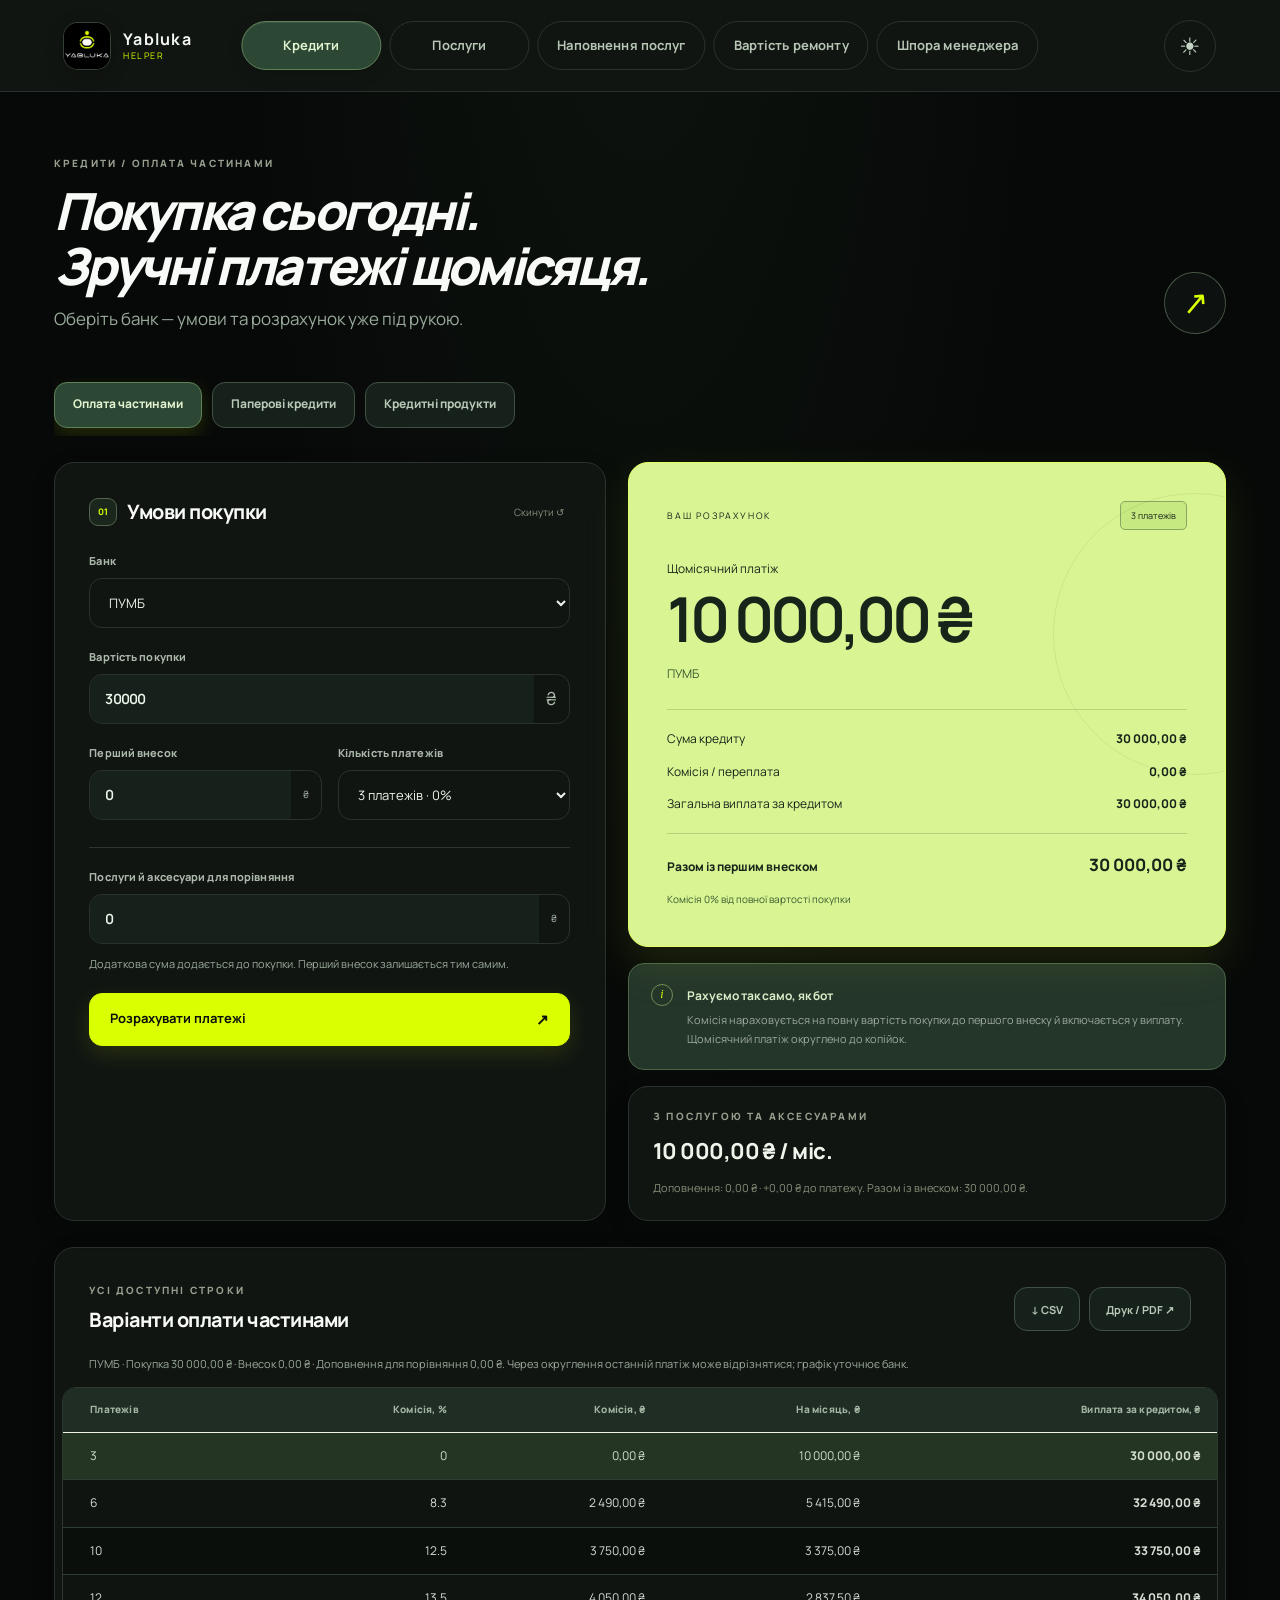
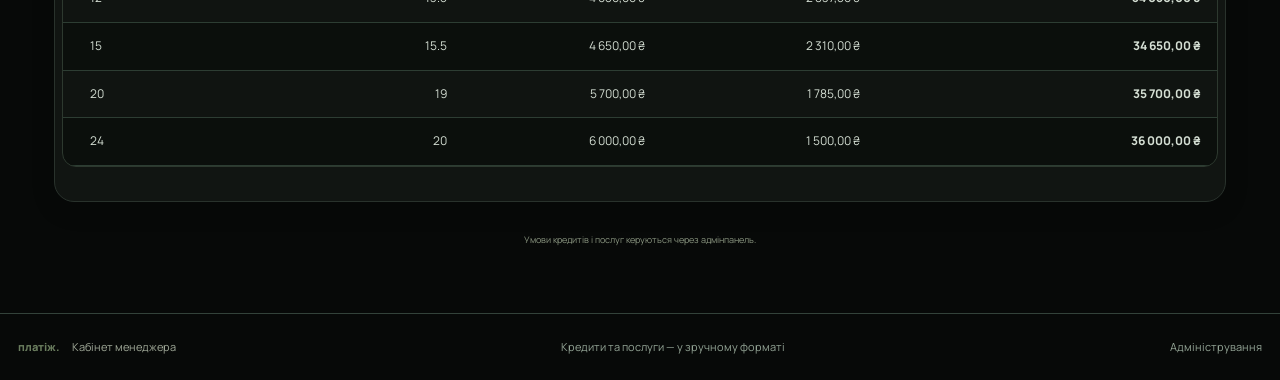
==== commit 69ae5866: "Add service discount and publish verified calculator fixes" ====
--- a/index.html
+++ b/index.html
@@ -1,5 +1,5 @@
 <!doctype html>
-<html lang="uk"><head><meta charset="utf-8"><meta name="viewport" content="width=device-width,initial-scale=1"><meta name="theme-color" content="#070908"><title>Платіж — кредити та послуги</title><meta name="description" content="Кабінет менеджера: оплата частинами, паперові кредити, калькулятор і довідник послуг."><link rel="stylesheet" href="style.css"><link rel="stylesheet" href="bot-style.css?v=20261031-repair-pdf1"></head><body>
+<html lang="uk"><head><meta charset="utf-8"><meta name="viewport" content="width=device-width,initial-scale=1"><meta name="theme-color" content="#070908"><title>Платіж — кредити та послуги</title><meta name="description" content="Кабінет менеджера: оплата частинами, паперові кредити, калькулятор і довідник послуг."><link rel="stylesheet" href="style.css"><link rel="stylesheet" href="bot-style.css?v=20261031-full-qa2"></head><body>
 <aside class="sidebar"><a class="brand" href="#credits"><span class="brandmark">п</span>платіж<span class="dot">.</span></a><nav aria-label="Основна навігація"><button class="nav active top-tab" data-page="credits"><span>▦</span>Кредити</button><button class="nav top-tab" data-page="services"><span>⊞</span>Послуги</button><button class="nav top-tab" data-page="catalog"><span>≡</span>Наповнення послуг</button><button class="nav top-tab" data-page="repairs"><span>⌁</span>Вартість ремонту</button><button class="nav top-tab" data-page="receipt"><span>＋</span>Створити чек</button></nav><div class="sidebar-note"><span class="live-dot"></span>Знайома логіка. Новий простір.<p>Кредити, послуги та чеки —<br>в одному кабінеті.</p></div><div class="profile"><span class="avatar">М</span><div>Менеджер<small>Робочий простір</small></div></div></aside>
 <div class="shell"><header><div class="breadcrumb">Робочий простір <span>/</span> <b id="crumb">Кредити</b></div><nav class="top-navigation" aria-label="Розділи"><button class="top-link active" data-page="credits">Кредити</button><button class="top-link" data-page="services">Послуги</button><button class="top-link" data-page="catalog">Наповнення послуг</button><button class="top-link" data-page="repairs">Вартість ремонту</button><button class="top-link" data-page="receipt">Створити чек</button><button class="top-link" data-page="cheat">Шпора менеджера</button></nav><div class="header-tools"><span class="header-tag"><i></i> Конфігурація з бота</span><button class="theme-toggle" type="button" data-theme-toggle aria-label="Увімкнути чорну тему"><span class="theme-icon">☾</span><span class="theme-label">Чорна тема</span></button></div></header><main>
 <section data-panel="installment"><div class="page-title"><div><div class="eyebrow">КРЕДИТИ / ОПЛАТА ЧАСТИНАМИ</div><h1>Покупка сьогодні.<br>Зручні платежі щомісяця.</h1><p>Оберіть банк — умови та розрахунок уже під рукою.</p></div><span class="title-icon" aria-hidden="true">↗</span></div><div class="section-tabs" aria-label="Розділи кредитів"><button class="selected" data-page="installment">Оплата частинами</button><button data-page="paper">Паперові кредити</button><button data-page="products">Кредитні продукти</button></div>
@@ -8,7 +8,7 @@
 <section class="card schedule"><div class="schedule-heading"><div><div class="eyebrow">УСІ ДОСТУПНІ СТРОКИ</div><h2>Варіанти оплати частинами</h2></div><div class="actions"><button class="secondary" data-export="installment">↓ CSV</button><button class="secondary" data-print>Друк / PDF ↗</button></div></div><p class="schedule-note" id="i-context"></p><div class="table-scroll"><table><thead><tr><th>Платежів</th><th>Комісія, %</th><th>Комісія, ₴</th><th>На місяць, ₴</th><th>Виплата за кредитом, ₴</th></tr></thead><tbody id="i-variants"></tbody></table></div></section></section>
 <section data-panel="paper" hidden><div class="page-title"><div><div class="eyebrow">КРЕДИТИ / ПАПЕРОВІ КРЕДИТИ</div><h1>Порівняйте. Оберіть. Поясніть.</h1><p>Банки, комісії та SMS-платежі в одному розрахунку.</p></div></div><div class="section-tabs" aria-label="Розділи кредитів"><button class="selected" data-page="installment">Оплата частинами</button><button data-page="paper">Паперові кредити</button><button data-page="products">Кредитні продукти</button></div><form id="paper-form" class="card settings"><div class="credit-filter"><div><label for="p-kind">Тип програми</label><select id="p-kind"><option value="promo_credit_products">Акційні кредити</option><option value="regular_credit_products">Звичайні кредити</option></select></div><div><label for="p-term">Строк</label><select id="p-term"></select></div><div><label for="p-price">Вартість покупки, ₴</label><div class="input-wrap"><input id="p-price" type="number" min="0.01" max="100000000" step="0.01" value="30000" required></div></div><div><label for="p-down">Перший внесок, ₴</label><div class="input-wrap"><input id="p-down" type="number" min="0" step="0.01" value="0" required></div></div><div><label for="p-extra">Послуги й аксесуари, ₴</label><div class="input-wrap"><input id="p-extra" type="number" min="0" max="100000000" step="0.01" value="0" required></div></div></div><p class="field-help">Основний розрахунок — без додаткової суми. «З доповненнями» показує платіж із послугами й аксесуарами.</p><button class="primary compact" type="submit">Порівняти пропозиції ↗</button><p id="p-error" class="error" role="alert" hidden></p></form><div class="insight paper-insight"><span class="info-icon">i</span><div><b>Середній платіж за правилами бота</b><p>Сума кредиту + разова комісія + SMS за весь строк, поділені на кількість місяців. Це середній розрахунковий платіж; фактичний графік визначає банк.</p></div></div><section class="card schedule"><div class="schedule-heading"><div><div class="eyebrow">ВІД МЕНШОГО ПЛАТЕЖУ ДО БІЛЬШОГО</div><h2>Пропозиції банків <span id="p-count"></span></h2></div><div class="actions"><button class="secondary" data-export="paper">↓ CSV</button><button class="secondary" data-print>Друк / PDF ↗</button></div></div><p class="schedule-note" id="p-context"></p><div class="table-scroll"><table><thead><tr><th>Банк / продукт</th><th>Строк</th><th>Комісія</th><th>SMS за весь строк</th><th>Середній / міс.</th><th>З доповненнями / міс.</th><th>Переплата</th><th>Разом із внеском</th></tr></thead><tbody id="p-results"></tbody></table></div><div id="p-unavailable" class="unavailable"></div></section></section>
 <section data-panel="products" hidden><div class="page-title"><div><div class="eyebrow">КРЕДИТИ / КАТАЛОГ</div><h1>Кредитні продукти</h1><p>Збережені умови з конфігурації вашого бота.</p></div></div><div class="section-tabs" aria-label="Розділи кредитів"><button class="selected" data-page="installment">Оплата частинами</button><button data-page="paper">Паперові кредити</button><button data-page="products">Кредитні продукти</button></div><div class="toolbar"><div class="tabs" id="product-tabs"><button class="selected" data-product="installment_banks">Оплата частинами</button><button data-product="promo_credit_products">Акційні</button><button data-product="regular_credit_products">Звичайні</button></div><a id="products-link" class="secondary" target="_blank" rel="noopener noreferrer">Відкрити таблицю ↗</a></div><div class="card"><div class="table-scroll product-table"><table><thead id="products-head"></thead><tbody id="products-body"></tbody></table></div></div></section>
-<section data-panel="services" hidden><div class="page-title"><div><div class="eyebrow">ПОСЛУГИ / КАЛЬКУЛЯТОР</div><h1>Більше можливостей для покупки.</h1><p>Порівняйте до трьох послуг з урахуванням аксесуарів і Trade-in.</p></div></div><form id="service-form" class="card settings"><div class="credit-filter services-filter"><div><label for="s-device">Стан пристрою</label><select id="s-device"></select></div><div><label for="s-category">Категорія</label><select id="s-category"></select></div><div id="s-model-field" hidden><label for="s-model">Модель iPhone</label><select id="s-model"></select></div><div><label for="s-price">Пристрій, ₴</label><div class="input-wrap"><input id="s-price" type="number" min="0.01" max="100000000" step="0.01" value="30000" required></div></div><div><label for="s-glass">Скло, ₴</label><div class="input-wrap"><input id="s-glass" type="number" min="0" max="100000000" step="0.01" value="0" required></div></div><div><label for="s-acc">Аксесуари, ₴</label><div class="input-wrap"><input id="s-acc" type="number" min="0" max="100000000" step="0.01" value="0" required></div></div><div><label for="s-trade">Trade-in, ₴</label><div class="input-wrap"><input id="s-trade" type="number" min="0" max="100000000" step="0.01" value="0" required></div></div></div><div class="divider"></div><p class="selection-label">Оберіть від 1 до 3 послуг для порівняння</p><div id="service-choices" class="offer-choices"></div><p class="field-help">Відсоток вартості послуги рахується від ціни пристрою. Для кожної послуги застосовуються її мінімальна ціна та правила знижки на скло.</p><div class="service-form-actions"><button type="button" id="s-credit" class="secondary compact">Кредит ↗</button></div><p id="s-error" class="error" role="alert" hidden></p></form><div class="service-result-head"><p id="s-context"></p><button class="secondary" data-print>Друк / PDF ↗</button></div><div id="service-results" class="guide-grid" aria-live="polite"></div></section>
+<section data-panel="services" hidden><div class="page-title"><div><div class="eyebrow">ПОСЛУГИ / КАЛЬКУЛЯТОР</div><h1>Більше можливостей для покупки.</h1><p>Порівняйте до трьох послуг з урахуванням аксесуарів і Trade-in.</p></div></div><form id="service-form" class="card settings"><div class="credit-filter services-filter"><div><label for="s-device">Стан пристрою</label><select id="s-device"></select></div><div><label for="s-category">Категорія</label><select id="s-category"></select></div><div id="s-model-field" hidden><label for="s-model">Модель iPhone</label><select id="s-model"></select></div><div><label for="s-price">Пристрій, ₴</label><div class="input-wrap"><input id="s-price" type="number" min="0.01" max="100000000" step="0.01" value="30000" required></div></div><div><label for="s-glass">Скло, ₴</label><div class="input-wrap"><input id="s-glass" type="number" min="0" max="100000000" step="0.01" value="0" required></div></div><div><label for="s-acc">Аксесуари, ₴</label><div class="input-wrap"><input id="s-acc" type="number" min="0" max="100000000" step="0.01" value="0" required></div></div><div><label for="s-trade">Trade-in, ₴</label><div class="input-wrap"><input id="s-trade" type="number" min="0" max="100000000" step="0.01" value="0" required></div></div><div><label for="s-discount">Знижка, ₴</label><div class="input-wrap"><input id="s-discount" type="number" min="0" max="100000000" step="0.01" value="0" required></div></div></div><div class="divider"></div><p class="selection-label">Оберіть від 1 до 3 послуг для порівняння</p><div id="service-choices" class="offer-choices"></div><p class="field-help">Відсоток вартості послуги рахується від ціни пристрою. Для кожної послуги застосовуються її мінімальна ціна та правила знижки на скло. Додаткова знижка зменшує доплату та загальну суму лише в колонках із послугою.</p><div class="service-form-actions"><button type="button" id="s-credit" class="secondary compact">Кредит ↗</button></div><p id="s-error" class="error" role="alert" hidden></p></form><div class="service-result-head"><p id="s-context"></p><button class="secondary" data-print>Друк / PDF ↗</button></div><div id="service-results" class="guide-grid" aria-live="polite"></div></section>
 <section data-panel="repairs" hidden><div class="page-title"><div><div class="eyebrow">СЕРВІС / ВАРТІСТЬ РЕМОНТУ</div><h1>Вартість ремонту</h1><p>Оберіть модель телефону, щоб переглянути вартість ремонту.</p></div></div><div class="card repair-picker"><div><label for="repair-model">Модель телефону</label><select id="repair-model"></select></div><button type="button" id="repair-refresh" class="secondary">Оновити ціни ↻</button><button type="button" id="repair-print" class="secondary">Друк / PDF ↗</button><a id="repair-source" class="secondary" target="_blank" rel="noopener noreferrer">Відкрити прайс ↗</a></div><section class="card repair-price-card"><p class="repair-print-heading">Вартість ремонту</p><h2 id="repair-title"></h2><p id="repair-updated" class="schedule-note" role="status"></p><div class="repair-table-wrap"><table class="repair-table"><thead><tr><th scope="col">Вид ремонту</th><th scope="col">Вартість</th></tr></thead><tbody id="repair-prices" aria-live="polite"></tbody></table></div></section></section>
 <section data-panel="catalog" hidden><div class="page-title"><div><div class="eyebrow">ПОСЛУГИ / НАПОВНЕННЯ ПОСЛУГ</div><h1>Оберіть пристрій і послугу.</h1><p>Спочатку оберіть новий або БУ пристрій, потім його тип і потрібну послугу.</p></div></div><div class="catalog-tools"><input type="search" id="catalog-search" placeholder="Знайти послугу або умову…" aria-label="Пошук у довіднику"><button id="catalog-home" class="secondary">Усі пристрої ↗</button></div><div id="catalog-crumbs" class="catalog-crumbs" aria-label="Шлях у довіднику"></div><div id="catalog-content" class="guide-grid"></div></section>
-<p class="import-note">Конфігурацію перенесено з бота 28.10.2026. Зміни в боті поки не синхронізуються із сайтом автоматично.</p></main><footer><span>платіж. <span class="muted">Кабінет менеджера</span></span><span>Кредити та послуги — у зручному форматі</span></footer></div><dialog id="service-finance-dialog" class="service-finance-dialog" aria-labelledby="service-finance-title"><div class="service-finance-dialog-heading"><div><div class="eyebrow">РОЗРАХУНОК ПЛАТЕЖІВ</div><h2 id="service-finance-title">Кредит для покупки з послугою</h2></div><button type="button" id="service-finance-close" aria-label="Закрити вікно">×</button></div><div id="s-finance-service-field"><label for="s-finance-service">Послуга</label><select id="s-finance-service"></select></div><div id="service-finance-type-host"></div><div id="service-finance-dialog-content"></div><button type="button" id="service-finance-done" class="secondary">Додати до послуги</button></dialog><script src="repair-data.js?v=20261031-iphone11plus1"></script><script src="bot-data.js"></script><script src="bot-calculator.js?v=20261030-limit1"></script><script src="credit-source.js?v=20261030-limit1"></script><script src="repair-source.js?v=20261031-repair-sync1"></script><script src="repair-app.js?v=20261031-repair-sync1"></script><script src="cms-core.js?v=20261030-product-condition-rates1"></script><script src="site-loader.js?v=20261031-repairs1"></script></body></html>
+<p class="import-note">Конфігурацію перенесено з бота 28.10.2026. Зміни в боті поки не синхронізуються із сайтом автоматично.</p></main><footer><span>платіж. <span class="muted">Кабінет менеджера</span></span><span>Кредити та послуги — у зручному форматі</span></footer></div><dialog id="service-finance-dialog" class="service-finance-dialog" aria-labelledby="service-finance-title"><div class="service-finance-dialog-heading"><div><div class="eyebrow">РОЗРАХУНОК ПЛАТЕЖІВ</div><h2 id="service-finance-title">Кредит для покупки з послугою</h2></div><button type="button" id="service-finance-close" aria-label="Закрити вікно">×</button></div><div id="s-finance-service-field"><label for="s-finance-service">Послуга</label><select id="s-finance-service"></select></div><div id="service-finance-type-host"></div><div id="service-finance-dialog-content"></div><button type="button" id="service-finance-done" class="secondary">Додати до послуги</button></dialog><script src="repair-data.js?v=20261031-iphone11plus1"></script><script src="bot-data.js?v=20261031-credit-dialog-clean1"></script><script src="bot-calculator.js?v=20261031-service-discount1"></script><script src="credit-source.js?v=20261031-full-qa2"></script><script src="repair-source.js?v=20261031-repair-sync1"></script><script src="repair-app.js?v=20261031-full-qa2"></script><script src="cms-core.js?v=20261031-credit-dialog-clean1"></script><script src="site-loader.js?v=20261031-service-discount1"></script></body></html>
--- a/bot-style.css
+++ b/bot-style.css
@@ -423,3 +423,35 @@
  .repair-table tr{break-inside:avoid}
  .repair-table thead{display:table-header-group}
 }
+
+body:not(.dark-theme) .brand{color:#1b271e}
+body:not(.dark-theme) .brand-copy small,body:not(.dark-theme) .header-brand small{color:#42622e}
+
+@media(min-width:681px) and (max-width:1100px){.receipt-row{grid-template-columns:110px 80px minmax(0,1fr) 68px 96px 96px 32px;gap:8px}.receipt-row input{min-width:0}.receipt-row-total{font-size:12px}}
+
+.receipt-print-sheet,.repair-print-date{display:none}
+@media print{
+ @page receipt-purchase{size:A4 portrait;margin:12mm}
+ [data-panel="receipt"]{page:receipt-purchase}
+ [data-panel="receipt"] .receipt-builder{display:none!important}
+ .receipt-print-sheet{display:block!important;color:#111!important;background:#fff!important}
+ .receipt-print-sheet h1{margin:0 0 6px;font-size:23px;color:#111!important}
+ .receipt-print-sheet>p{margin:0 0 20px;font-size:11px;color:#444!important}
+ .receipt-print-sheet table{width:100%;table-layout:fixed;white-space:normal}
+ .receipt-print-sheet th,.receipt-print-sheet td{position:static;padding:10px 8px!important;font-size:11px!important;line-height:1.4;color:#111!important;background:#fff!important;border-bottom:1px solid #ccc;overflow-wrap:anywhere}
+ .receipt-print-sheet th{font-weight:700;background:#eee!important}
+ .receipt-print-sheet th:first-child{width:55%;text-align:left}
+ .receipt-print-sheet th:not(:first-child),.receipt-print-sheet td:not(:first-child){text-align:right}
+ .receipt-print-sheet thead{display:table-header-group}
+ .receipt-print-sheet tr{break-inside:avoid}
+ .receipt-print-total{display:flex;justify-content:space-between;align-items:center;border-top:2px solid #111;margin-top:18px;padding:14px 8px;font-size:20px;break-inside:avoid}
+ #repair-updated{display:none!important}
+ .repair-print-date{display:block!important;color:#444!important}
+}
+@media print{
+ #service-results .service-card details h3{color:#111!important}
+ #service-results .service-finance-print dl>div{margin:0!important;line-height:1.4}
+ #service-results .service-finance-print dt,#service-results .service-finance-print dd{color:#222!important}
+}
+
+@media print{.service-finance-dialog{display:none!important}}
